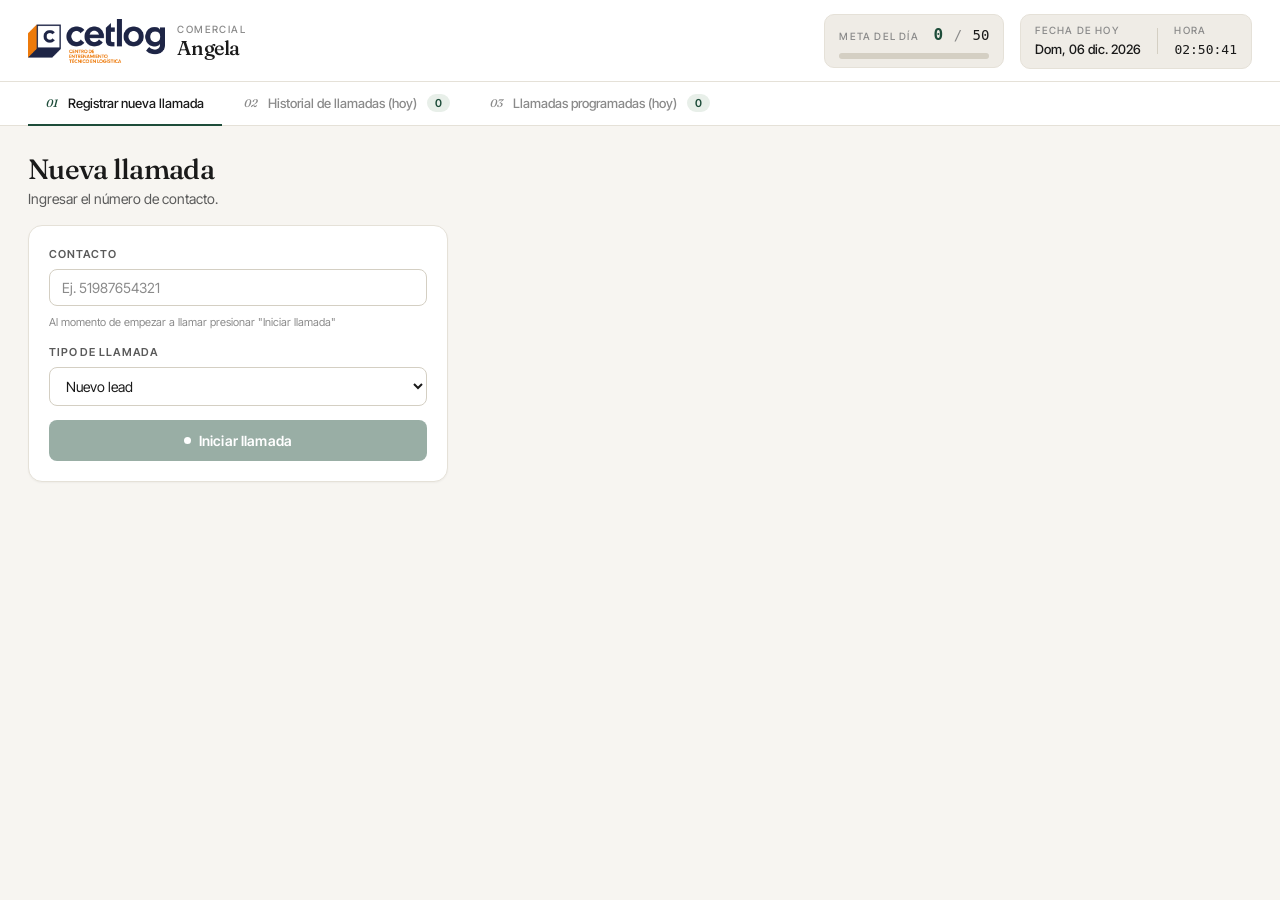
==== angela.html @ e0b57157 "Add files via upload" ====
<!DOCTYPE html>
<html lang="es">
<head>
  <meta charset="UTF-8" />
  <meta name="viewport" content="width=device-width, initial-scale=1.0" />
  <title>Registro Comercial · Angela</title>
  <link rel="preconnect" href="https://fonts.googleapis.com">
  <link rel="preconnect" href="https://fonts.gstatic.com" crossorigin>
  <link href="https://fonts.googleapis.com/css2?family=Fraunces:opsz,wght@9..144,400;9..144,500;9..144,600&family=Inter+Tight:wght@400;500;600;700&display=swap" rel="stylesheet">
  <link rel="stylesheet" href="styles.css" />
</head>
<body>

  <!-- ====== HEADER ====== -->
  <header class="app-header">
    <div class="header-inner">
      <div class="brand">
        <img src="LOGO.png" alt="Logo" class="brand-logo" onerror="this.style.display='none'; this.nextElementSibling.style.display='flex';" />
        <span class="brand-mark" style="display:none;"></span>
        <div class="brand-text">
          <span class="brand-label">Comercial</span>
          <h1 class="brand-name">Angela</h1>
        </div>
      </div>

      <div class="header-right">

        <!-- ==META== -->
        <div class="goal-tracker" id="goalTracker">
          <div class="goal-info">
            <span class="goal-label">Meta del día</span>
            <span class="goal-count">
              <strong id="goalCurrent">0</strong>
              <span class="goal-divider">/</span>
              <span id="goalTotal">50</span>
            </span>
          </div>
          <div class="goal-bar">
            <div class="goal-bar-fill" id="goalBarFill"></div>
          </div>
        </div>

        <div class="datetime">
          <div class="dt-block">
            <span class="dt-label">Fecha de hoy</span>
            <span class="dt-value" id="currentDate">—</span>
          </div>
          <div class="dt-divider"></div>
          <div class="dt-block">
            <span class="dt-label">Hora</span>
            <span class="dt-value mono" id="currentTime">—</span>
          </div>
        </div>
      </div>
    </div>

    <nav class="tabs" role="tablist">
      <button class="tab active" data-tab="register" role="tab">
        <span class="tab-num">01</span>
        <span class="tab-text">Registrar nueva llamada</span>
      </button>
      <button class="tab" data-tab="history" role="tab">
        <span class="tab-num">02</span>
        <span class="tab-text">Historial de llamadas (hoy)</span>
        <span class="tab-badge" id="historyCount">0</span>
      </button>
      <button class="tab" data-tab="reminders" role="tab">
        <span class="tab-num">03</span>
        <span class="tab-text">Llamadas programadas (hoy)</span>
        <span class="tab-badge" id="remindersCount">0</span>
      </button>
    </nav>
  </header>

  <!-- ====== CONTENIDO ====== -->
  <main class="app-main">

  
    <!-- PESTAÑA 1 -->
  
    <section class="tab-panel active" id="panel-register">

      <!-- ===== INICIO ===== -->
      <div class="stage" id="stage-start">
        <div class="stage-header compact">
         
          <h2 class="stage-title">Nueva llamada</h2>
          <p class="stage-sub">Ingresar el número de contacto.</p>
        </div>

        <div class="card start-card">
          <label class="field">
            <span class="field-label">Contacto</span>
            <input
              type="tel"
              id="inputContacto"
              placeholder="Ej. 51987654321"
              autocomplete="off"
              inputmode="numeric"
              maxlength="11"
              pattern="[0-9]{11}"
            />
            <span class="field-hint" id="contactoHint">Al momento de empezar a llamar presionar "Iniciar llamada"</span>
          </label>

          <label class="field">
            <span class="field-label">Tipo de llamada</span>
            <select id="tipoLlamada">
              <option value="Nuevo lead">Nuevo lead</option>
              <option value="Cobranza">Cobranza</option>
              <option value="Invitación a demo">Invitación a demo</option>
            </select>
          </label>

          <button class="btn btn-primary btn-lg" id="btnIniciar" disabled>
            <span class="btn-dot"></span>
            Iniciar llamada
          </button>
        </div>
      </div>

      <!-- ===== ETAPA "PRÓXIMAMENTE" — para Cobranza / Demo ===== -->
      <div class="stage hidden" id="stage-soon">
        <div class="stage-header compact">
          <span class="stage-tag">En construcción</span>
          <h2 class="stage-title" id="soonTitle">Próximamente</h2>
          <p class="stage-sub" id="soonSub">
            El flujo para esta opción aún no está disponible.
          </p>
        </div>

        <div class="card start-card soon-card">
          <div class="soon-icon">🚧</div>
          <p class="soon-text">
            Este tipo de llamada se gestionará en otra herramienta más adelante.
          </p>
          <button class="btn btn-primary btn-lg btn-block" id="btnVolverInicio" type="button">
            ← Volver al inicio
          </button>
        </div>
      </div>

      <!-- ===== ETAPA 2 ===== -->

      <div class="stage hidden" id="stage-calling">
        <div class="stage-header compact">
          <span class="stage-tag pulse" id="stageTag">Esperando respuesta ...</span>
          <h2 class="stage-title">Llamada activa</h2>
          <p class="stage-sub" id="callingSub">Esperando respuesta…</p>
        </div>

        <div class="split-layout">
          <!-- Panel de control de la llamada -->
          <div class="card calling-card">
            <div class="calling-info">
              <div class="info-row">
                <span class="info-label">Contacto</span>
                <span class="info-value mono" id="dispContacto">—</span>
              </div>
              <div class="info-row">
                <span class="info-label">Inicio de la interacción</span>
                <span class="info-value mono" id="dispHoraInicio">—</span>
              </div>
            </div>

            <div class="timer-wrap" id="timerWrap1">
              <span class="timer-label">Duración</span>
              <div class="timer mono" id="timer">00:00</div>
              <div class="timer-status" id="timerStatus">Marcando…</div>
            </div>

            <!-- Botones iniciales -->
            <div class="calling-actions" id="callingActions1">
              <button class="btn btn-success" id="btnRespondio">
                <span class="btn-icon">✓</span>
                Respondió
              </button>
              <button class="btn btn-ghost" id="btnNoContesto">
                Interacción perdida
              </button>
            </div>

            <!-- Botón "Finalizó la interacción" -->
            <div class="calling-actions hidden" id="callingActions2">
              <button class="btn btn-danger btn-block" id="btnTerminar">
                Finalizó la conversación
              </button>
            </div>

            <!-- Bloque de cierre cuando SÍ contestó -->
            <div class="closing-block hidden" id="closingBlockYes">
              <div class="section-divider"><span>Motivo de finalización</span></div>
              <div class="chip-group" id="motivoYesGroup">
                <button type="button" class="chip" data-value="Colgó">Colgó</button>
                <button type="button" class="chip" data-value="Interacción finalizada">Interacción finalizada</button>
              </div>
              <button class="btn btn-primary btn-block mt-md" id="btnGuardarYes">
                <span class="btn-icon">+</span>
                Agregar nueva información
              </button>
              <button class="btn btn-ghost btn-block mt-sm" id="btnCancelarYes">Cancelar</button>
            </div>

            <!-- Bloque de cierre cuando NO contestó -->
            <div class="closing-block hidden" id="closingBlockNo">
              <div class="section-divider"><span>Motivo de finalización</span></div>
              <div class="chip-group" id="motivoNoGroup">
                <button type="button" class="chip" data-value="Colgó">Colgó</button>
                <button type="button" class="chip" data-value="No contestó">No contestó</button>
              </div>
            </div>
          </div>

          <!-- Formulario en vivo -->
          <div class="card form-card live-form" id="liveForm">
            <div class="live-form-header">
              <h3 class="live-form-title">Información del contacto</h3>
              <p class="live-form-sub">Llena estos campos mientras la conversación está activa.</p>
            </div>

            <!-- FILA 1: Interés + Calidad de lead -->
            <div class="form-row">
              <div class="field">
                <span class="field-label">¿Muestra interés en el programa?</span>
                <div class="chip-group" id="interesGroup">
                  <button type="button" class="chip chip-yes" data-value="Sí">Sí</button>
                  <button type="button" class="chip chip-no" data-value="No">No</button>
                </div>
              </div>
              <div class="field">
                <span class="field-label">Calidad de lead</span>
                <div class="chip-group temp-group" id="calidadGroup">
                  <button type="button" class="chip chip-cold" data-value="Frío">❄ Frío</button>
                  <button type="button" class="chip chip-warm" data-value="Tibio">◐ Tibio</button>
                  <button type="button" class="chip chip-hot" data-value="Caliente">🔥 Caliente</button>
                </div>
              </div>
            </div>

            <div class="section-divider"><span>Segmentación de lead</span></div>

            <div class="form-row">
              <label class="field">
                <span class="field-label">Programa de interés</span>
                <select id="programa">
                  <option value="">Seleccionar…</option>
                  <option>GAC I</option>
                  <option>GAC II</option>
                  <option>GTD</option>
                  <option>ACE</option>
                  <option>CGI</option>
                  <option>GEIMP</option>
                  <option>CIRCUITO</option>
                  <option>LAB SUPPLY</option>
                  <option>DEMO COMEX</option>
                  <option>OCI</option>
                  <option>GOL</option>
                  <option>LEAN LOGISTIC</option>
                  <option>TCI</option>
                  <option>PGA</option>
                  <option>COMPRAS</option>
                  <option>SDA</option>
                </select>
              </label>

              <label class="field">
                <span class="field-label">Carrera</span>
                <select id="carrera">
                  <option value="">Seleccionar…</option>
                  <option>Administración</option>
                  <option>Negocios Internacionales</option>
                  <option>Ingeniería Industrial</option>
                  <option>Administración Logística</option>
                  <option>Administración Industrial</option>
                  <option>Otra carrera afín</option>
                  <option>No tiene carrera</option>
                  <option>No segmento carrera</option>
                </select>
              </label>
            </div>

            <div class="form-row">
              <div class="field">
                <span class="field-label">¿Es de Provincia?</span>
                <div class="chip-group" id="provinciaGroup">
                  <button type="button" class="chip chip-yes" data-value="Sí">Sí</button>
                  <button type="button" class="chip chip-no" data-value="No">No</button>
                </div>
              </div>
              <div class="field">
                <span class="field-label">¿Es del Segmento de edad? </span>
                <div class="chip-group" id="edadGroup">
                  <button type="button" class="chip chip-yes" data-value="Sí">Sí</button>
                  <button type="button" class="chip chip-no" data-value="No">No</button>
                </div>
              </div>
            </div>

            <div class="section-divider"><span>Seguimiento posterior</span></div>

            <div class="form-row">
              <label class="field field-toggle">
                <span class="field-label">¿Llamar luego? -> Generación de recordatorio</span>
                <label class="switch">
                  <input type="checkbox" id="llamarLuego" />
                  <span class="slider"></span>
                </label>
              </label>
            </div>

            <div class="datetime-row" id="proxContactoWrap">
              <label class="field">
                <span class="field-label">Fecha tentativa</span>
                <input type="date" id="proxContactoYes" />
              </label>
              <div class="field">
                <span class="field-label">Hora tentativa</span>
                <div class="time-picker">
                  <select id="proxHoraYesH" class="time-h">
                    <option value="">HORA</option>
                    <option>1</option><option>2</option><option>3</option>
                    <option>4</option><option>5</option><option>6</option>
                    <option>7</option><option>8</option><option>9</option>
                    <option>10</option><option>11</option><option>12</option>
                  </select>
                  <select id="proxHoraYesM" class="time-m">
                    <option value="00">:00</option>
                    <option value="15">:15</option>
                    <option value="30">:30</option>
                    <option value="45">:45</option>
                  </select>
                  <select id="proxHoraYesAP" class="time-ap">
                    <option>a.m.</option>
                    <option selected>p.m.</option>
                  </select>
                </div>
              </div>
            </div>

            <label class="field" id="razonLlamadaWrap">
              <span class="field-label" id="razonLlamadaLabel">
                Razón
                <span class="req-mark" id="razonReqMark">*</span>
              </span>
              <select id="razonNuevaLlamada">
                <option value="">Seleccionar…</option>
              </select>
            </label>

            <label class="field hidden" id="razonOtrosWrap">
              <span class="field-label">Especificar razón</span>
              <input type="text" id="razonNuevaLlamadaOtros" placeholder="Escribe la razón…" />
            </label>

            <label class="field" id="nombreRefWrap">
              <span class="field-label">Nombre de referencia</span>
              <input type="text" id="nombreRef" placeholder="Ej. Juan Pérez, Juanita Perez ..." />
            </label>

            <div class="section-divider"><span>Si no muestra interés </span></div>

            <label class="field">
              <span class="field-label">Motivo</span>
              <select id="motivoNoInteres">
                <option value="">Seleccionar…</option>
                <option value="Por la ubicación (es de provincia)">Ubicación (provincia)</option>
                <option value="Por el costo del programa (está muy caro)">Costo del programa (muy caro)</option>
                <option value="Por la falta de tiempo (los horarios no le cuadran)">Falta de tiempo (horarios no cuadran)</option>
                <option value="Porque consiguió trabajo">Consiguió trabajo</option>
                <option value="Otros">Otros</option>
              </select>
            </label>

            <label class="field hidden" id="motivoOtrosWrap">
              <span class="field-label">Especificar otro motivo</span>
              <input type="text" id="motivoNoInteresOtros" placeholder="Escribe el motivo…" />
            </label>

            <div class="section-divider"><span>Resultado de la llamada</span></div>

            <label class="field">
              <span class="field-label">Venta cerrada</span>
              <div class="chip-group" id="ventaCerradaGroup" data-name="ventaCerrada">
                <button type="button" class="chip" data-value="Sí">Sí</button>
                <button type="button" class="chip" data-value="No">No</button>
                <button type="button" class="chip" data-value="Casi">Casi</button>
              </div>
            </label>

            <div class="section-divider"><span>Observaciones</span></div>

            <label class="field">
              <span class="field-label">Observación</span>
              <textarea id="Nota" rows="3" placeholder="Notas adicionales de la llamada…"></textarea>
            </label>
          </div>

          <!-- Columna derecha alternativa: cuando NO contestó -->

          <div class="card form-card no-answer-panel hidden" id="noAnswerPanel">
            <div class="live-form-header">
              <h3 class="live-form-title">Seguimiento posterior</h3>
              <p class="live-form-sub">Define cuándo volver a contactar.</p>
            </div>

            <label class="field field-toggle">
              <span class="field-label">¿Volver a llamar? -> Generación de recordatorio</span>
              <label class="switch">
                <input type="checkbox" id="volverLlamar" checked />
                <span class="slider"></span>
              </label>
            </label>

            <div id="volverLlamarFields">
              <label class="field">
                <span class="field-label">Fecha próximo contacto</span>
                <input type="date" id="proxContactoNo" />
              </label>

              <label class="field">
                <span class="field-label">Hora tentativa</span>
                <div class="time-picker">
                  <select id="proxHoraNoH" class="time-h">
                    <option value="">HORA</option>
                    <option>1</option><option>2</option><option>3</option>
                    <option>4</option><option>5</option><option>6</option>
                    <option>7</option><option>8</option><option>9</option>
                    <option>10</option><option>11</option><option>12</option>
                  </select>
                  <select id="proxHoraNoM" class="time-m">
                    <option value="00">:00</option>
                    <option value="15">:15</option>
                    <option value="30">:30</option>
                    <option value="45">:45</option>
                  </select>
                  <select id="proxHoraNoAP" class="time-ap">
                    <option>a.m.</option>
                    <option selected>p.m.</option>
                  </select>
                </div>
              </label>
            </div>

            <label class="field" id="razonLlamadaWrapNo">
              <span class="field-label" id="razonLlamadaLabelNo">
                Razón
                <span class="req-mark" id="razonReqMarkNo">*</span>
              </span>
              <select id="razonNuevaLlamadaNo">
                <option value="">Seleccionar…</option>
              </select>
            </label>

            <label class="field hidden" id="razonOtrosWrapNo">
              <span class="field-label">Especificar razón</span>
              <input type="text" id="razonNuevaLlamadaOtrosNo" placeholder="Escribe la razón…" />
            </label>

            <div class="no-answer-actions">
              <button class="btn btn-primary btn-block" id="btnGuardarNo">
                <span class="btn-icon">+</span>
                Agregar nueva información
              </button>
              <button class="btn btn-ghost btn-block mt-sm" id="btnCancelarNo">Cancelar</button>
            </div>
          </div>
        </div>
      </div>

    </section>

    <!-- =============================================== -->
    <!-- PESTAÑA 2: HISTORIAL                             -->
    <!-- =============================================== -->
    <section class="tab-panel" id="panel-history">
      <div class="stage-header">
        <span class="stage-tag">Registros actualizados</span>
        <h2 class="stage-title">Historial diario de llamadas</h2>
        <p class="stage-sub" id="historySub">Aún no hay llamadas registradas.</p>
      </div>

      <div class="table-wrap">
        <table class="data-table">
          <thead>
            <tr>
              <th>Número</th>
              <th>Inicio</th>
              <th>Duración</th>
	      <th>Fin</th>
              <th>Contestó</th>
              <th>Interés</th>
              <th>Calidad</th>
              <th>Seguimiento posterior</th>
              <th>Nota</th>
            </tr>
          </thead>
          <tbody id="historyBody"></tbody>

        </table>

        <div class="empty-state hidden" id="emptyState">
          <div class="empty-icon">⌗</div>
          <p>Sin registros todavía</p>
          <span>Las llamadas diarias aparecerán registradas aquí.</span>
        </div>
      </div>
    </section>

    <!-- =============================================== -->
    <!-- PESTAÑA 3: LLAMADAS PROGRAMADAS PARA HOY         -->
    <!-- =============================================== -->
    <section class="tab-panel" id="panel-reminders">
      <div class="stage-header">
        <span class="stage-tag">Recordatorios del día</span>
        <h2 class="stage-title">Llamadas programadas para hoy</h2>
        <p class="stage-sub" id="remindersSub">Cargando…</p>
      </div>

      <div style="margin-bottom:14px;">
        <button class="btn btn-secondary" id="btnRecargarProgramadas" type="button">
          ↻ Actualizar lista
        </button>
      </div>

      <div class="table-wrap">
        <table class="data-table">
          <thead>
            <tr>
              <th>Número</th>
              <th>Nombre de referencia</th>
              <th>Hora tentativa</th>
              <th>Razón</th>
              <th>Situación</th>
              <th>Estado</th>
              <th>Acción</th>
            </tr>
          </thead>
          <tbody id="remindersBody"></tbody>
        </table>

        <div class="empty-state hidden" id="remindersEmpty">
          <div class="empty-icon">☎</div>
          <p>No hay llamadas programadas para hoy</p>
          <span>Las llamadas programadas para hoy aparecerán aquí.</span>
        </div>
      </div>
    </section>

  </main>

  <!-- Toast -->
  <div class="toast" id="toast"></div>

  <script src="script_angela.js"></script>
</body>
</html>
---- styles.css ----
/* =========================================================
   REGISTRO COMERCIAL · NATALIA  ·  v2
   ========================================================= */

:root {
  --bg: #f7f5f1;
  --bg-elevated: #ffffff;
  --bg-soft: #efece6;
  --ink: #1a1a1a;
  --ink-soft: #5a5a5a;
  --ink-muted: #8a8a8a;
  --line: #e5e1d8;
  --line-strong: #d4cfc3;

  --accent: #1e4d3a;
  --accent-hover: #163a2c;
  --accent-soft: #e8efe9;

  --success: #2d7a4f;
  --danger: #b54534;
  --warning: #c08a2e;

  --cold: #4a7da3;
  --warm: #c08a2e;
  --hot: #b54534;

  --font-display: 'Fraunces', 'Times New Roman', serif;
  --font-body: 'Inter Tight', -apple-system, BlinkMacSystemFont, sans-serif;
  --font-mono: 'SF Mono', 'Menlo', 'Consolas', monospace;

  --shadow-sm: 0 1px 2px rgba(20, 20, 20, 0.04);
  --shadow-md: 0 4px 16px rgba(20, 20, 20, 0.06);
  --shadow-lg: 0 12px 40px rgba(20, 20, 20, 0.08);
  --radius: 10px;
  --radius-lg: 14px;
}

* { box-sizing: border-box; margin: 0; padding: 0; }

html, body {
  background: var(--bg);
  color: var(--ink);
  font-family: var(--font-body);
  font-size: 14px;
  line-height: 1.5;
  -webkit-font-smoothing: antialiased;
  min-height: 100vh;
}

button { font-family: inherit; cursor: pointer; border: none; background: none; }
input, select, textarea { font-family: inherit; font-size: 14px; color: inherit; }
.mono { font-family: var(--font-mono); font-feature-settings: "tnum"; }
.hidden { display: none !important; }

.mt-sm { margin-top: 8px; }
.mt-md { margin-top: 14px; }

/* =========================================================
   HEADER FIJO
   ========================================================= */
.app-header {
  position: sticky;
  top: 0;
  z-index: 50;
  background: var(--bg-elevated);
  border-bottom: 1px solid var(--line);
  backdrop-filter: blur(12px);
}

.header-inner {
  max-width: 1280px;
  margin: 0 auto;
  padding: 14px 28px 12px;
  display: flex;
  align-items: center;
  justify-content: space-between;
  gap: 24px;
}

.brand {
  display: flex;
  align-items: center;
  gap: 12px;
  flex-shrink: 0;
}

.brand-logo {
  height: 44px;
  width: auto;
  max-width: 140px;
  object-fit: contain;
  display: block;
}

.brand-mark {
  width: 38px;
  height: 38px;
  border-radius: 50%;
  background: var(--accent);
  position: relative;
  flex-shrink: 0;
  align-items: center;
  justify-content: center;
}
.brand-mark::after {
  content: "N";
  font-family: var(--font-display);
  color: #fff;
  font-size: 18px;
  font-weight: 500;
}

.brand-text { display: flex; flex-direction: column; line-height: 1; }
.brand-label {
  font-size: 10px;
  text-transform: uppercase;
  letter-spacing: 0.14em;
  color: var(--ink-muted);
  margin-bottom: 4px;
  font-weight: 500;
}
.brand-name {
  font-family: var(--font-display);
  font-size: 20px;
  font-weight: 500;
  letter-spacing: -0.02em;
}

.header-right {
  display: flex;
  align-items: center;
  gap: 16px;
}

/* === Goal tracker === */
.goal-tracker {
  display: flex;
  flex-direction: column;
  gap: 6px;
  min-width: 180px;
  padding: 8px 14px;
  background: var(--bg-soft);
  border: 1px solid var(--line);
  border-radius: var(--radius);
}

.goal-info {
  display: flex;
  align-items: baseline;
  justify-content: space-between;
  gap: 12px;
}
.goal-label {
  font-size: 10px;
  text-transform: uppercase;
  letter-spacing: 0.12em;
  color: var(--ink-muted);
  font-weight: 500;
}
.goal-count {
  font-size: 14px;
  font-weight: 500;
  color: var(--ink);
  font-family: var(--font-mono);
  font-feature-settings: "tnum";
}
.goal-count strong {
  font-size: 16px;
  color: var(--accent);
  font-weight: 600;
}
.goal-divider { color: var(--ink-muted); margin: 0 2px; }

.goal-bar {
  height: 6px;
  background: var(--line-strong);
  border-radius: 999px;
  overflow: hidden;
  position: relative;
}
.goal-bar-fill {
  height: 100%;
  background: linear-gradient(90deg, var(--accent) 0%, #2d7a4f 100%);
  width: 0%;
  border-radius: 999px;
  transition: width 0.5s cubic-bezier(0.34, 1.56, 0.64, 1);
}
.goal-tracker.complete .goal-bar-fill {
  background: linear-gradient(90deg, var(--success) 0%, #4caa78 100%);
}
.goal-tracker.complete .goal-count strong {
  color: var(--success);
}

/* === Datetime === */
.datetime {
  display: flex;
  align-items: center;
  gap: 16px;
  background: var(--bg-soft);
  padding: 8px 14px;
  border-radius: var(--radius);
  border: 1px solid var(--line);
}
.dt-block { display: flex; flex-direction: column; gap: 2px; }
.dt-label {
  font-size: 10px;
  text-transform: uppercase;
  letter-spacing: 0.12em;
  color: var(--ink-muted);
  font-weight: 500;
}
.dt-value {
  font-size: 13px;
  font-weight: 500;
  color: var(--ink);
}
.dt-divider {
  width: 1px;
  height: 26px;
  background: var(--line-strong);
}

/* Tabs */
.tabs {
  max-width: 1280px;
  margin: 0 auto;
  padding: 0 28px;
  display: flex;
  gap: 4px;
  border-top: 1px solid var(--line);
}

.tab {
  display: flex;
  align-items: center;
  gap: 10px;
  padding: 12px 18px;
  font-size: 13px;
  font-weight: 500;
  color: var(--ink-muted);
  border-bottom: 2px solid transparent;
  margin-bottom: -1px;
  transition: color 0.2s ease, border-color 0.2s ease;
}
.tab:hover { color: var(--ink-soft); }
.tab.active { color: var(--ink); border-bottom-color: var(--accent); }

.tab-num {
  font-family: var(--font-display);
  font-size: 11px;
  font-style: italic;
  color: var(--ink-muted);
}
.tab.active .tab-num { color: var(--accent); }

.tab-badge {
  background: var(--accent-soft);
  color: var(--accent);
  font-size: 11px;
  font-weight: 600;
  padding: 2px 8px;
  border-radius: 10px;
  min-width: 20px;
  text-align: center;
}

/* =========================================================
   MAIN
   ========================================================= */
.app-main {
  max-width: 1280px;
  margin: 0 auto;
  padding: 28px 28px 60px;
}

.tab-panel { display: none; animation: fadeIn 0.25s ease; }
.tab-panel.active { display: block; }

@keyframes fadeIn {
  from { opacity: 0; transform: translateY(4px); }
  to { opacity: 1; transform: translateY(0); }
}

/* =========================================================
   STAGE HEADER
   ========================================================= */
.stage { animation: fadeIn 0.3s ease; }

.stage-header { margin-bottom: 20px; max-width: 700px; }
.stage-header.compact { margin-bottom: 16px; }

.stage-tag {
  display: inline-block;
  font-size: 10px;
  font-weight: 600;
  text-transform: uppercase;
  letter-spacing: 0.14em;
  color: var(--accent);
  background: var(--accent-soft);
  padding: 3px 9px;
  border-radius: 4px;
  margin-bottom: 10px;
}
.stage-tag.pulse { background: #fff4e0; color: var(--warning); }
.stage-tag.pulse::before { content: "● "; animation: pulse 1.4s ease infinite; }
.stage-tag.live { background: #fde8e6; color: var(--danger); }
.stage-tag.live::before { content: "● "; }

@keyframes pulse {
  0%, 100% { opacity: 1; }
  50% { opacity: 0.3; }
}

.stage-header.compact .stage-title {
  font-family: var(--font-display);
  font-size: 28px;
  font-weight: 500;
  letter-spacing: -0.025em;
  line-height: 1.1;
  margin-bottom: 4px;
}

.stage-title {
  font-family: var(--font-display);
  font-size: 32px;
  font-weight: 500;
  letter-spacing: -0.025em;
  line-height: 1.1;
  margin-bottom: 6px;
}

.stage-sub { color: var(--ink-soft); font-size: 14px; }

/* =========================================================
   CARDS
   ========================================================= */
.card {
  background: var(--bg-elevated);
  border: 1px solid var(--line);
  border-radius: var(--radius-lg);
  padding: 22px;
  box-shadow: var(--shadow-sm);
}

/* === Start (paso 1) === reducido 25% === */
.start-card {
  max-width: 420px;
  display: flex;
  flex-direction: column;
  gap: 14px;
  padding: 20px;
}

/* === Split layout (llamada en curso + formulario en vivo) === */
.split-layout {
  display: grid;
  grid-template-columns: 380px 1fr;
  gap: 20px;
  align-items: start;
}

.split-layout.single-col {
  grid-template-columns: minmax(380px, 560px);
  justify-content: start;
}

.split-layout.single-col .calling-card {
  position: static;
}

.calling-card {
  display: flex;
  flex-direction: column;
  gap: 18px;
  position: sticky;
  top: 160px;
}

.calling-info {
  display: grid;
  grid-template-columns: 1fr 1fr;
  gap: 12px;
  padding-bottom: 14px;
  border-bottom: 1px dashed var(--line-strong);
}
.info-row { display: flex; flex-direction: column; gap: 3px; }
.info-label {
  font-size: 10px;
  text-transform: uppercase;
  letter-spacing: 0.12em;
  color: var(--ink-muted);
  font-weight: 500;
}
.info-value { font-size: 15px; font-weight: 500; color: var(--ink); }

/* === Timer reducido === */
.timer-wrap {
  text-align: center;
  padding: 12px 0;
}
.timer-label {
  font-size: 10px;
  text-transform: uppercase;
  letter-spacing: 0.14em;
  color: var(--ink-muted);
  font-weight: 500;
  display: block;
  margin-bottom: 4px;
}
.timer {
  font-size: 44px;
  font-weight: 400;
  letter-spacing: -0.02em;
  color: var(--ink);
  line-height: 1;
  font-feature-settings: "tnum";
}
.timer-status {
  font-size: 11px;
  color: var(--ink-muted);
  margin-top: 6px;
  text-transform: uppercase;
  letter-spacing: 0.1em;
}
.timer-wrap.active .timer { color: var(--success); }
.timer-wrap.ended .timer { color: var(--ink-muted); }

.calling-actions {
  display: flex;
  gap: 8px;
  flex-wrap: wrap;
}
.calling-actions .btn { flex: 1; min-width: 140px; }

.btn-block { width: 100%; flex: none !important; }

/* === Closing block (motivos dentro del panel izq) === */
.closing-block {
  display: flex;
  flex-direction: column;
  gap: 10px;
  padding-top: 14px;
  border-top: 1px solid var(--line);
  animation: fadeIn 0.3s ease;
}

.mini-form {
  display: flex;
  flex-direction: column;
  gap: 10px;
  margin-top: 8px;
}

/* === Time picker (hora + minutos + AM/PM) === */
.time-picker {
  display: grid;
  grid-template-columns: 1fr 1fr 1fr;
  gap: 6px;
}
.time-picker select {
  width: 100%;
  background: var(--bg-elevated);
  border: 1px solid var(--line-strong);
  border-radius: 8px;
  padding: 9px 8px;
  color: var(--ink);
  font-family: var(--font-mono);
  font-size: 13px;
  text-align: center;
  text-align-last: center;
  cursor: pointer;
  transition: border-color 0.15s ease, box-shadow 0.15s ease;
}
.time-picker select:focus {
  outline: none;
  border-color: var(--accent);
  box-shadow: 0 0 0 3px var(--accent-soft);
}
.time-picker .time-ap {
  font-family: var(--font-body);
  font-weight: 600;
  font-size: 12px;
}

/* === Panel "no contestó" (columna derecha alternativa) === */
.no-answer-panel {
  display: flex;
  flex-direction: column;
  gap: 14px;
  align-self: start;
}
.no-answer-panel #volverLlamarFields {
  display: flex;
  flex-direction: column;
  gap: 12px;
  transition: opacity 0.2s ease;
}
.no-answer-panel #volverLlamarFields.disabled {
  opacity: 0.4;
  pointer-events: none;
}
.no-answer-actions {
  display: flex;
  flex-direction: column;
  gap: 6px;
  margin-top: 6px;
  padding-top: 14px;
  border-top: 1px solid var(--line);
}

/* === Datetime row === */
.datetime-row {
  display: grid;
  grid-template-columns: 1fr 1fr;
  gap: 10px;
}

/* =========================================================
   FORMULARIO EN VIVO (columna derecha)
   ========================================================= */
.form-card.live-form {
  display: flex;
  flex-direction: column;
  gap: 14px;
  padding: 22px;
}

.live-form-header {
  padding-bottom: 12px;
  border-bottom: 1px solid var(--line);
}
.live-form-title {
  font-family: var(--font-display);
  font-size: 20px;
  font-weight: 500;
  letter-spacing: -0.02em;
  margin-bottom: 4px;
}
.live-form-sub {
  font-size: 13px;
  color: var(--ink-soft);
}

.form-row {
  display: grid;
  grid-template-columns: 1fr 1fr;
  gap: 14px;
  align-items: start;
}

.section-divider {
  display: flex;
  align-items: center;
  gap: 10px;
  font-size: 11px;
  text-transform: uppercase;
  letter-spacing: 0.14em;
  color: var(--ink-muted);
  font-weight: 600;
  margin: 4px 0 -2px;
}
.section-divider::after {
  content: "";
  flex: 1;
  height: 1px;
  background: var(--line);
}

/* =========================================================
   FIELDS
   ========================================================= */
.field {
  display: flex;
  flex-direction: column;
  gap: 6px;
}

.field-label {
  font-size: 11px;
  font-weight: 600;
  text-transform: uppercase;
  letter-spacing: 0.08em;
  color: var(--ink-soft);
}
.field-label.required::after { content: " *"; color: var(--danger); }

.field-hint {
  font-size: 11px;
  color: var(--ink-muted);
  margin-top: 2px;
}
.field-hint.error { color: var(--danger); }

.field input[type="text"],
.field input[type="tel"],
.field input[type="date"],
.field input[type="time"],
.field select,
.field textarea {
  width: 100%;
  background: var(--bg-elevated);
  border: 1px solid var(--line-strong);
  border-radius: 8px;
  padding: 9px 12px;
  color: var(--ink);
  transition: border-color 0.15s ease, box-shadow 0.15s ease;
  resize: vertical;
}

.field input:focus,
.field select:focus,
.field textarea:focus {
  outline: none;
  border-color: var(--accent);
  box-shadow: 0 0 0 3px var(--accent-soft);
}

.field input.invalid {
  border-color: var(--danger);
}

.field input::placeholder, .field textarea::placeholder {
  color: var(--ink-muted);
}

.field-toggle {
  flex-direction: row;
  align-items: center;
  justify-content: space-between;
  gap: 12px;
  background: var(--bg-soft);
  border: 1px solid var(--line);
  padding: 9px 12px;
  border-radius: 8px;
}

/* Switch */
.switch {
  position: relative;
  display: inline-block;
  width: 38px;
  height: 22px;
  flex-shrink: 0;
}
.switch input { opacity: 0; width: 0; height: 0; }
.slider {
  position: absolute;
  inset: 0;
  background: var(--line-strong);
  border-radius: 24px;
  transition: 0.2s;
}
.slider::before {
  content: "";
  position: absolute;
  width: 16px; height: 16px;
  left: 3px; top: 3px;
  background: #fff;
  border-radius: 50%;
  transition: 0.2s;
  box-shadow: var(--shadow-sm);
}
.switch input:checked + .slider { background: var(--accent); }
.switch input:checked + .slider::before { transform: translateX(16px); }

/* Chips */
.chip-group {
  display: flex;
  gap: 6px;
  flex-wrap: wrap;
}
.chip {
  padding: 8px 14px;
  border: 1px solid var(--line-strong);
  border-radius: 999px;
  background: var(--bg-elevated);
  font-size: 13px;
  font-weight: 500;
  color: var(--ink-soft);
  transition: all 0.15s ease;
}
.chip:hover {
  border-color: var(--ink-soft);
  color: var(--ink);
}
.chip.selected {
  background: var(--accent);
  border-color: var(--accent);
  color: #fff;
}

.chip-yes.selected { background: var(--success); border-color: var(--success); }
.chip-no.selected  { background: var(--danger);  border-color: var(--danger);  }

.temp-group .chip-cold.selected { background: var(--cold); border-color: var(--cold); }
.temp-group .chip-warm.selected { background: var(--warm); border-color: var(--warm); }
.temp-group .chip-hot.selected  { background: var(--hot);  border-color: var(--hot);  }

/* =========================================================
   BUTTONS
   ========================================================= */
.btn {
  display: inline-flex;
  align-items: center;
  justify-content: center;
  gap: 8px;
  padding: 10px 18px;
  border-radius: 8px;
  font-size: 13px;
  font-weight: 600;
  letter-spacing: 0.01em;
  transition: all 0.15s ease;
  white-space: nowrap;
}
.btn:active { transform: translateY(1px); }
.btn:disabled {
  opacity: 0.45;
  cursor: not-allowed;
}
.btn:disabled:active { transform: none; }

.btn-lg { padding: 12px 22px; font-size: 14px; }

.btn-primary { background: var(--accent); color: #fff; }
.btn-primary:not(:disabled):hover { background: var(--accent-hover); }

.btn-secondary {
  background: var(--bg-elevated);
  color: var(--accent);
  border: 1px solid var(--line);
}
.btn-secondary:not(:disabled):hover {
  border-color: var(--accent);
  background: var(--accent-soft);
}

.btn-success { background: var(--success); color: #fff; }
.btn-success:hover { background: #245f3e; }

.btn-danger { background: var(--danger); color: #fff; }
.btn-danger:hover { background: #963829; }

.btn-ghost {
  background: var(--bg-elevated);
  color: var(--ink-soft);
  border: 1px solid var(--line-strong);
}
.btn-ghost:hover {
  border-color: var(--ink-soft);
  color: var(--ink);
}

.btn-icon {
  display: inline-flex;
  align-items: center;
  justify-content: center;
  width: 16px; height: 16px;
  font-weight: 700;
}

.btn-dot {
  width: 7px; height: 7px;
  border-radius: 50%;
  background: #fff;
  animation: pulse 1.6s ease infinite;
}

/* =========================================================
   HISTORIAL — TABLA
   ========================================================= */
.table-wrap {
  background: var(--bg-elevated);
  border: 1px solid var(--line);
  border-radius: var(--radius-lg);
  overflow: hidden;
  box-shadow: var(--shadow-sm);
}

.data-table {
  width: 100%;
  border-collapse: collapse;
  font-size: 13px;
}

.data-table thead {
  background: var(--bg-soft);
  border-bottom: 1px solid var(--line);
}
.data-table th {
  padding: 12px 14px;
  text-align: left;
  font-size: 10px;
  text-transform: uppercase;
  letter-spacing: 0.1em;
  color: var(--ink-muted);
  font-weight: 600;
  white-space: nowrap;
}

.data-table td {
  padding: 12px 14px;
  border-bottom: 1px solid var(--line);
  vertical-align: middle;
}

.data-table tbody tr:last-child td { border-bottom: none; }
.data-table tbody tr { transition: background 0.15s ease; }
.data-table tbody tr:hover { background: var(--bg-soft); }

.data-table .obs-cell {
  max-width: 220px;
  overflow: hidden;
  text-overflow: ellipsis;
  white-space: nowrap;
  color: var(--ink-soft);
}

.badge {
  display: inline-flex;
  align-items: center;
  gap: 4px;
  padding: 3px 10px;
  border-radius: 999px;
  font-size: 11px;
  font-weight: 600;
}
.badge-yes { background: #e7f3ec; color: var(--success); }
.badge-no  { background: #f5e8e6; color: var(--danger); }
.badge-cold { background: #e3edf5; color: var(--cold); }
.badge-warm { background: #f7ecd5; color: var(--warm); }
.badge-hot  { background: #f5e0dc; color: var(--hot);  }

.empty-state {
  padding: 70px 20px;
  text-align: center;
  color: var(--ink-muted);
}
.empty-icon {
  font-size: 44px;
  font-family: var(--font-display);
  color: var(--line-strong);
  margin-bottom: 10px;
}
.empty-state p {
  font-size: 17px;
  font-weight: 500;
  color: var(--ink-soft);
  margin-bottom: 4px;
}
.empty-state span { font-size: 13px; }

/* =========================================================
   TOAST
   ========================================================= */
.toast {
  position: fixed;
  bottom: 28px;
  right: 28px;
  background: var(--ink);
  color: #fff;
  padding: 11px 18px;
  border-radius: 8px;
  font-size: 13px;
  font-weight: 500;
  box-shadow: var(--shadow-lg);
  z-index: 100;
  opacity: 0;
  transform: translateY(20px);
  transition: opacity 0.25s, transform 0.25s;
  pointer-events: none;
}
.toast.show {
  opacity: 1;
  transform: translateY(0);
}
.toast::before {
  content: "✓ ";
  color: #6cd09a;
  font-weight: 700;
  margin-right: 4px;
}
.toast.error::before {
  content: "⚠ ";
  color: #f5b899;
}

/* =========================================================
   RESPONSIVE
   ========================================================= */
@media (max-width: 1100px) {
  .split-layout {
    grid-template-columns: 1fr;
  }
  .calling-card {
    position: static;
  }
}

@media (max-width: 768px) {
  .header-inner {
    padding: 12px 16px 10px;
    gap: 12px;
    flex-wrap: wrap;
  }
  .header-right { width: 100%; flex-wrap: wrap; gap: 10px; }
  .goal-tracker { flex: 1; min-width: 160px; }
  .datetime { flex: 1; padding: 6px 10px; gap: 10px; }
  .dt-value { font-size: 12px; }

  .tabs { padding: 0 16px; overflow-x: auto; }
  .tab { padding: 11px 12px; font-size: 12px; }
  .app-main { padding: 20px 16px 50px; }

  .stage-title { font-size: 24px; }
  .stage-header.compact .stage-title { font-size: 22px; }
  .card { padding: 18px; border-radius: 10px; }

  .start-card { padding: 18px; }

  .form-row { grid-template-columns: 1fr; }
  .calling-info { grid-template-columns: 1fr; gap: 8px; }
  .timer { font-size: 36px; }

  .calling-actions { flex-direction: column; }
  .calling-actions .btn { width: 100%; }

  .data-table { font-size: 12px; }
  .data-table th, .data-table td { padding: 9px 10px; }
  .table-wrap { overflow-x: auto; }

  .toast { left: 16px; right: 16px; bottom: 16px; }

  .brand-logo { height: 36px; }
  .brand-name { font-size: 18px; }
}

/* =========================================================
   CAMPO "OTROS" DEL MOTIVO DE NO INTERÉS
   ========================================================= */
#motivoOtrosWrap {
  animation: fadeSlide .22s ease;
}
@keyframes fadeSlide {
  from { opacity: 0; transform: translateY(-4px); }
  to   { opacity: 1; transform: translateY(0); }
}

/* =========================================================
   ESTADOS DE LLAMADAS PROGRAMADAS (pestaña 03)
   ========================================================= */
.estado {
  display: inline-block;
  padding: 4px 10px;
  border-radius: 999px;
  font-size: 12px;
  font-weight: 600;
  letter-spacing: .02em;
  white-space: nowrap;
}
.estado-por-llamar {
  background: #FFF8E1;
  color: #8a6500;
  border: 1px solid #F2D27A;
}
.estado-llamando {
  background: #E8F0FE;
  color: #1A73E8;
  border: 1px solid #A6C5F7;
  animation: pulseSoft 1.6s ease-in-out infinite;
}
.estado-llamado {
  background: #E6F4EA;
  color: #1B7A3E;
  border: 1px solid #9DD3B0;
}
.row-llamado td {
  color: #6b7280;
}
.row-llamado .mono,
.row-llamado strong { color: #6b7280; }
.row-por-llamar td { background: #FFFCEF; }
.row-llamando td { background: #F4F8FE; }

#razonOtrosWrap,
#razonLlamadaWrap,
#razonLlamadaDivider {
  animation: fadeSlide .22s ease;
}

@keyframes pulseSoft {
  0%, 100% { opacity: 1; }
  50%      { opacity: .55; }
}

.muted { color: #9ca3af; }

/* Marcador de obligatorio (asterisco rojo) */
.req-mark {
  color: #D93025;
  font-weight: bold;
  margin-left: 4px;
}

/* Pulso de error al intentar guardar sin razón */
.invalid-pulse {
  animation: invalidPulse .8s ease;
  border-color: #D93025 !important;
}
@keyframes invalidPulse {
  0%, 100% { box-shadow: 0 0 0 0 rgba(217,48,37,0); }
  50%      { box-shadow: 0 0 0 5px rgba(217,48,37,.25); }
}

/* =========================================================
   PANTALLA PRÓXIMAMENTE (Cobranza / Invitación a demo)
   ========================================================= */
.soon-card {
  text-align: center;
  padding: 32px 24px;
}
.soon-icon {
  font-size: 56px;
  margin-bottom: 12px;
  filter: grayscale(.2);
}
.soon-text {
  color: var(--ink-soft);
  font-size: 14px;
  margin: 8px 0 22px;
  line-height: 1.5;
}
#stage-soon .stage-tag {
  background: #FFF8E1;
  color: #8a6500;
}
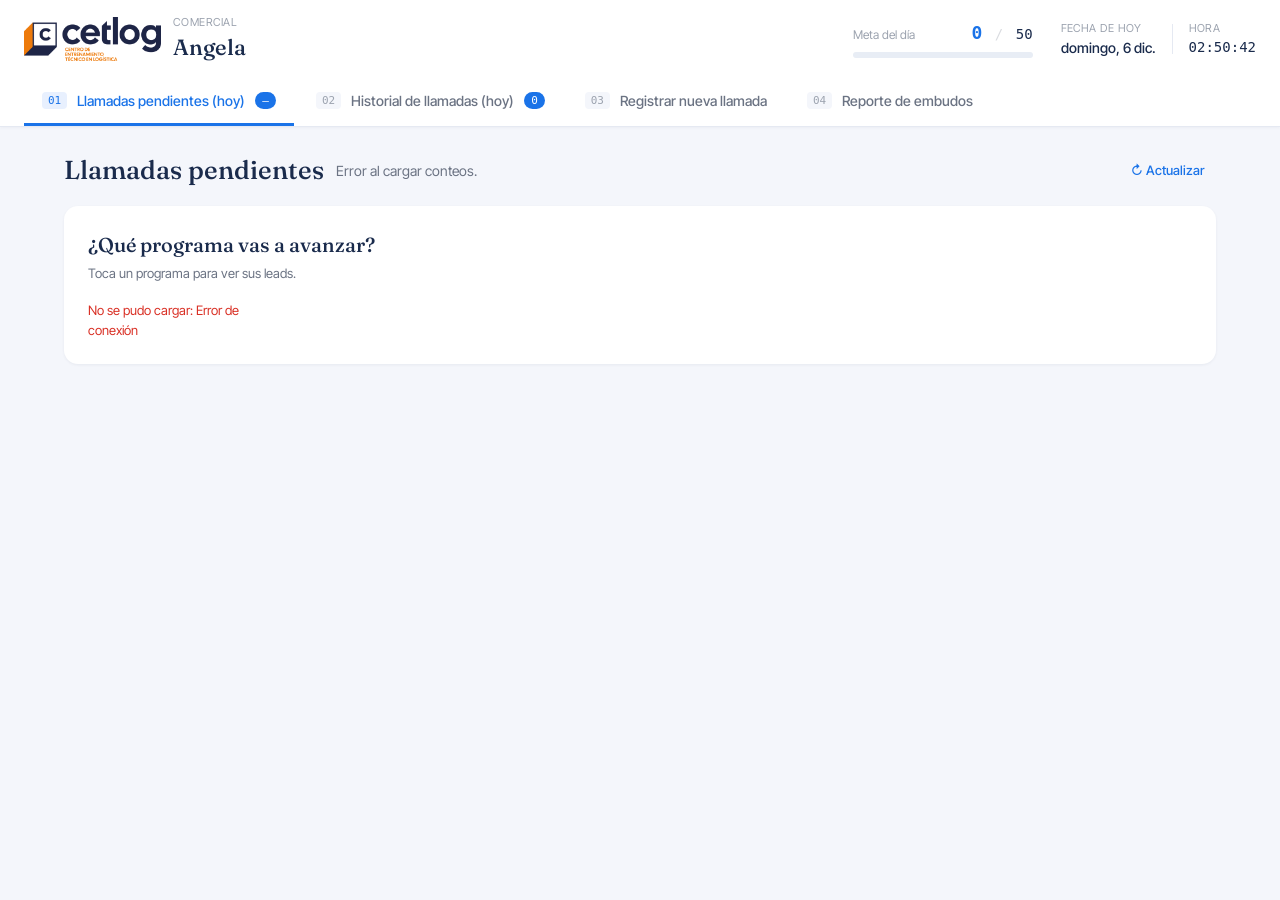
==== commit 1549fa8b: "Add files via upload" ====
--- a/angela.html
+++ b/angela.html
@@ -24,8 +24,6 @@
       </div>
 
       <div class="header-right">
-
-        <!-- ==META== -->
         <div class="goal-tracker" id="goalTracker">
           <div class="goal-info">
             <span class="goal-label">Meta del día</span>
@@ -55,19 +53,23 @@
     </div>
 
     <nav class="tabs" role="tablist">
-      <button class="tab active" data-tab="register" role="tab">
+      <button class="tab active" data-tab="pending" role="tab">
         <span class="tab-num">01</span>
-        <span class="tab-text">Registrar nueva llamada</span>
+        <span class="tab-text">Llamadas pendientes (hoy)</span>
+        <span class="tab-badge" id="pendingCount">—</span>
       </button>
       <button class="tab" data-tab="history" role="tab">
         <span class="tab-num">02</span>
         <span class="tab-text">Historial de llamadas (hoy)</span>
         <span class="tab-badge" id="historyCount">0</span>
       </button>
-      <button class="tab" data-tab="reminders" role="tab">
+      <button class="tab" data-tab="register" role="tab">
         <span class="tab-num">03</span>
-        <span class="tab-text">Llamadas programadas (hoy)</span>
-        <span class="tab-badge" id="remindersCount">0</span>
+        <span class="tab-text">Registrar nueva llamada</span>
+      </button>
+      <button class="tab" data-tab="funnel" role="tab">
+        <span class="tab-num">04</span>
+        <span class="tab-text">Reporte de embudos</span>
       </button>
     </nav>
   </header>
@@ -75,32 +77,159 @@
   <!-- ====== CONTENIDO ====== -->
   <main class="app-main">
 
-  
-    <!-- PESTAÑA 1 -->
-  
-    <section class="tab-panel active" id="panel-register">
-
-      <!-- ===== INICIO ===== -->
+    <!-- ================================================ -->
+    <!-- PESTAÑA 1: LLAMADAS PENDIENTES                     -->
+    <!-- ================================================ -->
+    <section class="tab-panel active" id="panel-pending">
+      <div class="panel-head">
+        <h2 class="panel-title">Llamadas pendientes</h2>
+        <p class="panel-sub" id="pendingSub">Selecciona un programa para ver los leads por llamar.</p>
+        <button class="btn btn-ghost btn-sm" id="btnRecargarPending" type="button">↻ Actualizar</button>
+      </div>
+
+      <!-- Vista A: chips de programas con conteo -->
+      <div class="card" id="pendingProgramsView">
+        <h3 class="card-title">¿Qué programa vas a avanzar?</h3>
+        <p class="card-sub">Toca un programa para ver sus leads.</p>
+        <div class="program-chips" id="programChips">
+          <div class="empty-state-inline">
+            <span class="spinner"></span>
+            <span>Cargando conteos…</span>
+          </div>
+        </div>
+      </div>
+
+      <!-- Vista B: lista de leads del programa elegido -->
+      <div class="card hidden" id="pendingLeadsView">
+        <div class="leads-header">
+          <button class="btn btn-ghost" id="btnVolverPrograms" type="button">← Volver</button>
+          <h3 class="leads-title">
+            Leads de <span id="leadsProgName">—</span>
+            <span class="leads-counter" id="leadsCounter">(0)</span>
+          </h3>
+        </div>
+
+        <!-- Filtros por fase del embudo -->
+        <div class="filter-row">
+          <label class="filter-chip">
+            <input type="checkbox" class="phase-filter" value="0" checked />
+            <span>Info enviada (1ra llamada)</span>
+          </label>
+          <label class="filter-chip">
+            <input type="checkbox" class="phase-filter" value="1" checked />
+            <span>No contesta 1 (2da llamada)</span>
+          </label>
+          <label class="filter-chip">
+            <input type="checkbox" class="phase-filter" value="2" checked />
+            <span>No contesta 2 (3ra llamada)</span>
+          </label>
+          <label class="filter-chip">
+            <input type="checkbox" class="phase-filter" value="3" checked />
+            <span>No contesta 3 (última)</span>
+          </label>
+        </div>
+
+        <div class="table-wrap">
+          <table class="data-table">
+            <thead>
+              <tr>
+                <th>Número</th>
+                <th>Nombre de referencia</th>
+                <th>Programa</th>
+                <th>Situación</th>
+                <th>Acción</th>
+              </tr>
+            </thead>
+            <tbody id="pendingLeadsBody"></tbody>
+          </table>
+        </div>
+
+        <div class="empty-state hidden" id="pendingLeadsEmpty">
+          <div class="empty-icon">📞</div>
+          <p>No hay leads en esta selección.</p>
+        </div>
+
+        <div class="empty-state hidden" id="pendingLoading">
+          <span class="spinner"></span>
+          <p>Cargando leads de Kommo…</p>
+        </div>
+      </div>
+    </section>
+
+    <!-- ================================================ -->
+    <!-- PESTAÑA 2: HISTORIAL                              -->
+    <!-- ================================================ -->
+    <section class="tab-panel" id="panel-history">
+      <div class="panel-head">
+        <h2 class="panel-title">Historial de llamadas — hoy</h2>
+        <p class="panel-sub" id="historySub">Todas las llamadas registradas en el día.</p>
+      </div>
+
+      <div class="card">
+        <div class="table-wrap">
+          <table class="data-table">
+            <thead>
+              <tr>
+                <th>Hora inicio</th>
+                <th>Número</th>
+                <th>Nombre</th>
+                <th>Contestó</th>
+                <th>Duración</th>
+                <th>Interés</th>
+                <th>Calidad</th>
+                <th>Programa</th>
+                <th>Situación</th>
+              </tr>
+            </thead>
+            <tbody id="historyBody"></tbody>
+          </table>
+        </div>
+
+        <div class="empty-state hidden" id="historyEmpty">
+          <div class="empty-icon">🕓</div>
+          <p>Aún no has registrado llamadas hoy.</p>
+        </div>
+      </div>
+    </section>
+
+    <!-- ================================================ -->
+    <!-- PESTAÑA 3: REGISTRAR NUEVA LLAMADA                -->
+    <!-- ================================================ -->
+    <section class="tab-panel" id="panel-register">
+      <div class="panel-head">
+        <h2 class="panel-title">Registrar nueva llamada</h2>
+        <p class="panel-sub" id="registerSub">Ingresa los datos del lead y la llamada.</p>
+      </div>
+
+      <!-- ETAPA START -->
       <div class="stage" id="stage-start">
-        <div class="stage-header compact">
-         
-          <h2 class="stage-title">Nueva llamada</h2>
-          <p class="stage-sub">Ingresar el número de contacto.</p>
-        </div>
-
         <div class="card start-card">
+          <div class="lead-info-banner hidden" id="leadInfoBanner">
+            <div class="lead-info-row">
+              <span class="lead-info-label">Lead Kommo:</span>
+              <strong class="lead-info-value" id="lbName">—</strong>
+            </div>
+            <div class="lead-info-row">
+              <span class="lead-info-label">Programa:</span>
+              <span class="lead-info-value" id="lbPrograma">—</span>
+              <span class="lead-info-sep">·</span>
+              <span class="lead-info-label">Situación:</span>
+              <span class="lead-info-value" id="lbSituacion">—</span>
+            </div>
+            <div class="lead-info-row">
+              <span class="lead-info-label">Código:</span>
+              <span class="lead-info-value mono" id="lbCodigo">—</span>
+            </div>
+            <button class="btn btn-ghost btn-sm" type="button" id="btnLimpiarLead">✕ Quitar lead</button>
+          </div>
+
           <label class="field">
             <span class="field-label">Contacto</span>
-            <input
-              type="tel"
-              id="inputContacto"
-              placeholder="Ej. 51987654321"
-              autocomplete="off"
-              inputmode="numeric"
-              maxlength="11"
-              pattern="[0-9]{11}"
-            />
-            <span class="field-hint" id="contactoHint">Al momento de empezar a llamar presionar "Iniciar llamada"</span>
+            <input type="tel" id="inputContacto"
+                   placeholder="Ej. 51987654321"
+                   autocomplete="off" inputmode="numeric"
+                   maxlength="11" pattern="[0-9]{11}" />
+            <span class="field-hint" id="contactoHint">Solo 11 dígitos numéricos</span>
           </label>
 
           <label class="field">
@@ -119,196 +248,138 @@
         </div>
       </div>
 
-      <!-- ===== ETAPA "PRÓXIMAMENTE" — para Cobranza / Demo ===== -->
+      <!-- ETAPA SOON (próximamente cobranza/demo) -->
       <div class="stage hidden" id="stage-soon">
-        <div class="stage-header compact">
-          <span class="stage-tag">En construcción</span>
-          <h2 class="stage-title" id="soonTitle">Próximamente</h2>
-          <p class="stage-sub" id="soonSub">
-            El flujo para esta opción aún no está disponible.
-          </p>
-        </div>
-
         <div class="card start-card soon-card">
           <div class="soon-icon">🚧</div>
-          <p class="soon-text">
-            Este tipo de llamada se gestionará en otra herramienta más adelante.
-          </p>
+          <h3 id="soonTitle">Próximamente</h3>
+          <p class="soon-text">Este tipo de llamada se gestionará más adelante.</p>
           <button class="btn btn-primary btn-lg btn-block" id="btnVolverInicio" type="button">
             ← Volver al inicio
           </button>
         </div>
       </div>
 
-      <!-- ===== ETAPA 2 ===== -->
-
+      <!-- ETAPA CALLING -->
       <div class="stage hidden" id="stage-calling">
-        <div class="stage-header compact">
-          <span class="stage-tag pulse" id="stageTag">Esperando respuesta ...</span>
-          <h2 class="stage-title">Llamada activa</h2>
-          <p class="stage-sub" id="callingSub">Esperando respuesta…</p>
-        </div>
-
-        <div class="split-layout">
-          <!-- Panel de control de la llamada -->
-          <div class="card calling-card">
-            <div class="calling-info">
-              <div class="info-row">
-                <span class="info-label">Contacto</span>
-                <span class="info-value mono" id="dispContacto">—</span>
+        <div class="card calling-card">
+
+          <!-- Header de la llamada -->
+          <div class="call-header">
+            <div class="call-info">
+              <span class="call-info-label">Contacto</span>
+              <strong class="call-info-value mono" id="dispContacto">—</strong>
+            </div>
+            <div class="call-info">
+              <span class="call-info-label">Inicio</span>
+              <strong class="call-info-value mono" id="dispHoraInicio">—</strong>
+            </div>
+            <div class="call-info">
+              <span class="call-info-label">Duración</span>
+              <strong class="call-info-value mono" id="callTimer">00:00</strong>
+            </div>
+          </div>
+
+          <!-- Acciones iniciales: contestó / no contestó -->
+          <div class="call-actions" id="callingActions1">
+            <button class="btn btn-success btn-lg" id="btnRespondio" type="button">
+              ✓ Sí contestó
+            </button>
+            <button class="btn btn-danger btn-lg" id="btnNoRespondio" type="button">
+              ✕ No contestó
+            </button>
+          </div>
+
+          <!-- Acciones cuando ya respondió -->
+          <div class="call-actions hidden" id="callingActions2">
+            <button class="btn btn-primary btn-lg" id="btnFinLlamada" type="button">
+              ⏺ Finalizar llamada
+            </button>
+          </div>
+
+          <!-- Hora de respuesta -->
+          <div class="hidden" id="respondioInfo">
+            <p class="muted">Respondió a las <span class="mono" id="dispHoraResp">—</span>.</p>
+          </div>
+
+          <!-- ============================================ -->
+          <!-- FORMULARIO: lado SÍ CONTESTÓ                  -->
+          <!-- ============================================ -->
+          <div class="form-card hidden" id="liveForm">
+
+            <div class="section-divider"><span>Resultado de la llamada</span></div>
+
+            <label class="field">
+              <span class="field-label">¿Contestó? <small class="muted">(habló más de 1 minuto)</small></span>
+              <div class="chip-group" id="contestoGroup" data-name="contesto">
+                <button type="button" class="chip" data-value="Sí">Sí</button>
+                <button type="button" class="chip" data-value="No">No</button>
               </div>
-              <div class="info-row">
-                <span class="info-label">Inicio de la interacción</span>
-                <span class="info-value mono" id="dispHoraInicio">—</span>
+            </label>
+
+            <label class="field">
+              <span class="field-label">Calidad del lead</span>
+              <div class="chip-group" id="calidadGroup" data-name="calidad">
+                <button type="button" class="chip" data-value="Caliente">🔥 Caliente</button>
+                <button type="button" class="chip" data-value="Tibio">🌡 Tibio</button>
+                <button type="button" class="chip" data-value="Frío">❄ Frío</button>
               </div>
-            </div>
-
-            <div class="timer-wrap" id="timerWrap1">
-              <span class="timer-label">Duración</span>
-              <div class="timer mono" id="timer">00:00</div>
-              <div class="timer-status" id="timerStatus">Marcando…</div>
-            </div>
-
-            <!-- Botones iniciales -->
-            <div class="calling-actions" id="callingActions1">
-              <button class="btn btn-success" id="btnRespondio">
-                <span class="btn-icon">✓</span>
-                Respondió
-              </button>
-              <button class="btn btn-ghost" id="btnNoContesto">
-                Interacción perdida
-              </button>
-            </div>
-
-            <!-- Botón "Finalizó la interacción" -->
-            <div class="calling-actions hidden" id="callingActions2">
-              <button class="btn btn-danger btn-block" id="btnTerminar">
-                Finalizó la conversación
-              </button>
-            </div>
-
-            <!-- Bloque de cierre cuando SÍ contestó -->
-            <div class="closing-block hidden" id="closingBlockYes">
-              <div class="section-divider"><span>Motivo de finalización</span></div>
-              <div class="chip-group" id="motivoYesGroup">
-                <button type="button" class="chip" data-value="Colgó">Colgó</button>
-                <button type="button" class="chip" data-value="Interacción finalizada">Interacción finalizada</button>
+            </label>
+
+            <label class="field">
+              <span class="field-label">¿Mostró interés?</span>
+              <div class="chip-group" id="interesGroup" data-name="interes">
+                <button type="button" class="chip" data-value="Sí">Sí</button>
+                <button type="button" class="chip" data-value="No">No</button>
               </div>
-              <button class="btn btn-primary btn-block mt-md" id="btnGuardarYes">
-                <span class="btn-icon">+</span>
-                Agregar nueva información
-              </button>
-              <button class="btn btn-ghost btn-block mt-sm" id="btnCancelarYes">Cancelar</button>
-            </div>
-
-            <!-- Bloque de cierre cuando NO contestó -->
-            <div class="closing-block hidden" id="closingBlockNo">
-              <div class="section-divider"><span>Motivo de finalización</span></div>
-              <div class="chip-group" id="motivoNoGroup">
-                <button type="button" class="chip" data-value="Colgó">Colgó</button>
-                <button type="button" class="chip" data-value="No contestó">No contestó</button>
-              </div>
-            </div>
-          </div>
-
-          <!-- Formulario en vivo -->
-          <div class="card form-card live-form" id="liveForm">
-            <div class="live-form-header">
-              <h3 class="live-form-title">Información del contacto</h3>
-              <p class="live-form-sub">Llena estos campos mientras la conversación está activa.</p>
-            </div>
-
-            <!-- FILA 1: Interés + Calidad de lead -->
-            <div class="form-row">
-              <div class="field">
-                <span class="field-label">¿Muestra interés en el programa?</span>
-                <div class="chip-group" id="interesGroup">
-                  <button type="button" class="chip chip-yes" data-value="Sí">Sí</button>
-                  <button type="button" class="chip chip-no" data-value="No">No</button>
-                </div>
-              </div>
-              <div class="field">
-                <span class="field-label">Calidad de lead</span>
-                <div class="chip-group temp-group" id="calidadGroup">
-                  <button type="button" class="chip chip-cold" data-value="Frío">❄ Frío</button>
-                  <button type="button" class="chip chip-warm" data-value="Tibio">◐ Tibio</button>
-                  <button type="button" class="chip chip-hot" data-value="Caliente">🔥 Caliente</button>
-                </div>
-              </div>
-            </div>
-
-            <div class="section-divider"><span>Segmentación de lead</span></div>
-
-            <div class="form-row">
-              <label class="field">
-                <span class="field-label">Programa de interés</span>
-                <select id="programa">
-                  <option value="">Seleccionar…</option>
-                  <option>GAC I</option>
-                  <option>GAC II</option>
-                  <option>GTD</option>
-                  <option>ACE</option>
-                  <option>CGI</option>
-                  <option>GEIMP</option>
-                  <option>CIRCUITO</option>
-                  <option>LAB SUPPLY</option>
-                  <option>DEMO COMEX</option>
-                  <option>OCI</option>
-                  <option>GOL</option>
-                  <option>LEAN LOGISTIC</option>
-                  <option>TCI</option>
-                  <option>PGA</option>
-                  <option>COMPRAS</option>
-                  <option>SDA</option>
-                </select>
-              </label>
-
-              <label class="field">
-                <span class="field-label">Carrera</span>
-                <select id="carrera">
-                  <option value="">Seleccionar…</option>
-                  <option>Administración</option>
-                  <option>Negocios Internacionales</option>
-                  <option>Ingeniería Industrial</option>
-                  <option>Administración Logística</option>
-                  <option>Administración Industrial</option>
-                  <option>Otra carrera afín</option>
-                  <option>No tiene carrera</option>
-                  <option>No segmento carrera</option>
-                </select>
-              </label>
-            </div>
-
-            <div class="form-row">
-              <div class="field">
-                <span class="field-label">¿Es de Provincia?</span>
-                <div class="chip-group" id="provinciaGroup">
-                  <button type="button" class="chip chip-yes" data-value="Sí">Sí</button>
-                  <button type="button" class="chip chip-no" data-value="No">No</button>
-                </div>
-              </div>
-              <div class="field">
-                <span class="field-label">¿Es del Segmento de edad? </span>
-                <div class="chip-group" id="edadGroup">
-                  <button type="button" class="chip chip-yes" data-value="Sí">Sí</button>
-                  <button type="button" class="chip chip-no" data-value="No">No</button>
-                </div>
-              </div>
-            </div>
-
-            <div class="section-divider"><span>Seguimiento posterior</span></div>
-
-            <div class="form-row">
-              <label class="field field-toggle">
-                <span class="field-label">¿Llamar luego? -> Generación de recordatorio</span>
-                <label class="switch">
-                  <input type="checkbox" id="llamarLuego" />
-                  <span class="slider"></span>
-                </label>
-              </label>
-            </div>
-
-            <div class="datetime-row" id="proxContactoWrap">
+            </label>
+
+            <!-- Motivo no interés (solo si interés=No) -->
+            <label class="field hidden" id="motivoNoInteresWrap">
+              <span class="field-label">Motivo de no interés</span>
+              <select id="motivoNoInteres">
+                <option value="">Seleccionar…</option>
+                <option value="Precio">Precio</option>
+                <option value="Horario">Horario</option>
+                <option value="Modalidad">Modalidad</option>
+                <option value="No es el momento">No es el momento</option>
+                <option value="Ya tomó el curso">Ya tomó el curso</option>
+                <option value="Otros">Otros</option>
+              </select>
+            </label>
+            <label class="field hidden" id="motivoOtrosWrap">
+              <span class="field-label">Especificar motivo</span>
+              <input type="text" id="motivoNoInteresOtros" placeholder="Escribe el motivo…" />
+            </label>
+
+            <label class="field">
+              <span class="field-label">Carrera</span>
+              <input type="text" id="carrera" placeholder="Ej. Ing. Industrial" />
+            </label>
+
+            <label class="field">
+              <span class="field-label">Provincia</span>
+              <input type="text" id="provincia" placeholder="Ej. Lima" />
+            </label>
+
+            <label class="field">
+              <span class="field-label">Edad</span>
+              <input type="number" id="edad" min="14" max="100" placeholder="Ej. 22" />
+            </label>
+
+            <label class="field check-field">
+              <input type="checkbox" id="demoCheck" />
+              <span>¿Se le ofreció una <strong>demo</strong>?</span>
+            </label>
+
+            <div class="section-divider"><span>Seguimiento</span></div>
+
+            <label class="field toggle-field">
+              <span>¿Llamar luego?</span>
+              <input type="checkbox" id="llamarLuegoYes" />
+            </label>
+
+            <div class="datetime-row hidden" id="proxContactoYesWrap">
               <label class="field">
                 <span class="field-label">Fecha tentativa</span>
                 <input type="date" id="proxContactoYes" />
@@ -337,54 +408,18 @@
               </div>
             </div>
 
-            <label class="field" id="razonLlamadaWrap">
-              <span class="field-label" id="razonLlamadaLabel">
-                Razón
-                <span class="req-mark" id="razonReqMark">*</span>
+            <label class="field" id="razonLlamadaWrapYes">
+              <span class="field-label" id="razonLlamadaLabelYes">
+                Razón <span class="req-mark" id="razonReqMarkYes">*</span>
               </span>
-              <select id="razonNuevaLlamada">
+              <select id="razonNuevaLlamadaYes">
                 <option value="">Seleccionar…</option>
               </select>
             </label>
 
-            <label class="field hidden" id="razonOtrosWrap">
+            <label class="field hidden" id="razonOtrosWrapYes">
               <span class="field-label">Especificar razón</span>
-              <input type="text" id="razonNuevaLlamadaOtros" placeholder="Escribe la razón…" />
-            </label>
-
-            <label class="field" id="nombreRefWrap">
-              <span class="field-label">Nombre de referencia</span>
-              <input type="text" id="nombreRef" placeholder="Ej. Juan Pérez, Juanita Perez ..." />
-            </label>
-
-            <div class="section-divider"><span>Si no muestra interés </span></div>
-
-            <label class="field">
-              <span class="field-label">Motivo</span>
-              <select id="motivoNoInteres">
-                <option value="">Seleccionar…</option>
-                <option value="Por la ubicación (es de provincia)">Ubicación (provincia)</option>
-                <option value="Por el costo del programa (está muy caro)">Costo del programa (muy caro)</option>
-                <option value="Por la falta de tiempo (los horarios no le cuadran)">Falta de tiempo (horarios no cuadran)</option>
-                <option value="Porque consiguió trabajo">Consiguió trabajo</option>
-                <option value="Otros">Otros</option>
-              </select>
-            </label>
-
-            <label class="field hidden" id="motivoOtrosWrap">
-              <span class="field-label">Especificar otro motivo</span>
-              <input type="text" id="motivoNoInteresOtros" placeholder="Escribe el motivo…" />
-            </label>
-
-            <div class="section-divider"><span>Resultado de la llamada</span></div>
-
-            <label class="field">
-              <span class="field-label">Venta cerrada</span>
-              <div class="chip-group" id="ventaCerradaGroup" data-name="ventaCerrada">
-                <button type="button" class="chip" data-value="Sí">Sí</button>
-                <button type="button" class="chip" data-value="No">No</button>
-                <button type="button" class="chip" data-value="Casi">Casi</button>
-              </div>
+              <input type="text" id="razonNuevaLlamadaOtrosYes" placeholder="Escribe la razón…" />
             </label>
 
             <div class="section-divider"><span>Observaciones</span></div>
@@ -393,31 +428,42 @@
               <span class="field-label">Observación</span>
               <textarea id="Nota" rows="3" placeholder="Notas adicionales de la llamada…"></textarea>
             </label>
-          </div>
-
-          <!-- Columna derecha alternativa: cuando NO contestó -->
-
-          <div class="card form-card no-answer-panel hidden" id="noAnswerPanel">
-            <div class="live-form-header">
-              <h3 class="live-form-title">Seguimiento posterior</h3>
-              <p class="live-form-sub">Define cuándo volver a contactar.</p>
-            </div>
-
-            <label class="field field-toggle">
-              <span class="field-label">¿Volver a llamar? -> Generación de recordatorio</span>
-              <label class="switch">
-                <input type="checkbox" id="volverLlamar" checked />
-                <span class="slider"></span>
-              </label>
-            </label>
-
-            <div id="volverLlamarFields">
+
+            <div class="actions-row">
+              <button class="btn btn-secondary" id="btnCancelarYes" type="button">Cancelar</button>
+              <button class="btn btn-primary btn-lg" id="btnGuardarYes" type="button">
+                💾 Guardar llamada
+              </button>
+            </div>
+          </div>
+
+          <!-- ============================================ -->
+          <!-- FORMULARIO: lado NO CONTESTÓ                  -->
+          <!-- ============================================ -->
+          <div class="form-card hidden" id="noAnswerPanel">
+            <div class="section-divider"><span>No contestó</span></div>
+
+            <label class="field">
+              <span class="field-label">Motivo</span>
+              <div class="chip-group" id="motivoNoGroup" data-name="motivoNo">
+                <button type="button" class="chip" data-value="Buzón">📦 Buzón de voz</button>
+                <button type="button" class="chip" data-value="No respondió">📵 No respondió</button>
+                <button type="button" class="chip" data-value="Cortó">⛔ Cortó</button>
+                <button type="button" class="chip" data-value="Otro">Otro</button>
+              </div>
+            </label>
+
+            <label class="field toggle-field">
+              <span>¿Volver a llamar?</span>
+              <input type="checkbox" id="volverLlamarNo" checked />
+            </label>
+
+            <div class="datetime-row" id="proxContactoNoWrap">
               <label class="field">
-                <span class="field-label">Fecha próximo contacto</span>
+                <span class="field-label">Fecha tentativa</span>
                 <input type="date" id="proxContactoNo" />
               </label>
-
-              <label class="field">
+              <div class="field">
                 <span class="field-label">Hora tentativa</span>
                 <div class="time-picker">
                   <select id="proxHoraNoH" class="time-h">
@@ -438,13 +484,12 @@
                     <option selected>p.m.</option>
                   </select>
                 </div>
-              </label>
+              </div>
             </div>
 
             <label class="field" id="razonLlamadaWrapNo">
               <span class="field-label" id="razonLlamadaLabelNo">
-                Razón
-                <span class="req-mark" id="razonReqMarkNo">*</span>
+                Razón <span class="req-mark" id="razonReqMarkNo">*</span>
               </span>
               <select id="razonNuevaLlamadaNo">
                 <option value="">Seleccionar…</option>
@@ -456,99 +501,73 @@
               <input type="text" id="razonNuevaLlamadaOtrosNo" placeholder="Escribe la razón…" />
             </label>
 
-            <div class="no-answer-actions">
-              <button class="btn btn-primary btn-block" id="btnGuardarNo">
-                <span class="btn-icon">+</span>
-                Agregar nueva información
+            <div class="section-divider"><span>Observaciones</span></div>
+
+            <label class="field">
+              <span class="field-label">Observación</span>
+              <textarea id="NotaNo" rows="2" placeholder="Notas opcionales…"></textarea>
+            </label>
+
+            <div class="actions-row">
+              <button class="btn btn-secondary" id="btnCancelarNo" type="button">Cancelar</button>
+              <button class="btn btn-primary btn-lg" id="btnGuardarNo" type="button">
+                💾 Guardar
               </button>
-              <button class="btn btn-ghost btn-block mt-sm" id="btnCancelarNo">Cancelar</button>
-            </div>
-          </div>
-        </div>
-      </div>
-
+            </div>
+          </div>
+
+        </div>
+      </div>
     </section>
 
-    <!-- =============================================== -->
-    <!-- PESTAÑA 2: HISTORIAL                             -->
-    <!-- =============================================== -->
-    <section class="tab-panel" id="panel-history">
-      <div class="stage-header">
-        <span class="stage-tag">Registros actualizados</span>
-        <h2 class="stage-title">Historial diario de llamadas</h2>
-        <p class="stage-sub" id="historySub">Aún no hay llamadas registradas.</p>
-      </div>
-
-      <div class="table-wrap">
-        <table class="data-table">
-          <thead>
-            <tr>
-              <th>Número</th>
-              <th>Inicio</th>
-              <th>Duración</th>
-	      <th>Fin</th>
-              <th>Contestó</th>
-              <th>Interés</th>
-              <th>Calidad</th>
-              <th>Seguimiento posterior</th>
-              <th>Nota</th>
-            </tr>
-          </thead>
-          <tbody id="historyBody"></tbody>
-
-        </table>
-
-        <div class="empty-state hidden" id="emptyState">
-          <div class="empty-icon">⌗</div>
-          <p>Sin registros todavía</p>
-          <span>Las llamadas diarias aparecerán registradas aquí.</span>
+    <!-- ================================================ -->
+    <!-- PESTAÑA 4: REPORTE DE EMBUDOS                     -->
+    <!-- ================================================ -->
+    <section class="tab-panel" id="panel-funnel">
+      <div class="panel-head">
+        <h2 class="panel-title">Reporte de embudos</h2>
+        <p class="panel-sub">Distribución de tus leads por fase del embudo (desde Kommo).</p>
+        <button class="btn btn-ghost btn-sm" id="btnRecargarFunnel" type="button">↻ Actualizar</button>
+      </div>
+
+      <div class="card">
+        <div class="table-wrap">
+          <table class="data-table">
+            <thead>
+              <tr>
+                <th>Programa</th>
+                <th>Información enviada</th>
+                <th>No responde 1</th>
+                <th>No responde 2</th>
+                <th>No responde 3</th>
+                <th>Total</th>
+              </tr>
+            </thead>
+            <tbody id="funnelBody"></tbody>
+            <tfoot>
+              <tr id="funnelFoot">
+                <th>Total</th>
+                <th>—</th><th>—</th><th>—</th><th>—</th><th>—</th>
+              </tr>
+            </tfoot>
+          </table>
+        </div>
+
+        <div class="empty-state hidden" id="funnelEmpty">
+          <div class="empty-icon">📊</div>
+          <p>Sin datos para mostrar.</p>
+        </div>
+
+        <div class="empty-state hidden" id="funnelLoading">
+          <span class="spinner"></span>
+          <p>Cargando reporte…</p>
         </div>
       </div>
     </section>
 
-    <!-- =============================================== -->
-    <!-- PESTAÑA 3: LLAMADAS PROGRAMADAS PARA HOY         -->
-    <!-- =============================================== -->
-    <section class="tab-panel" id="panel-reminders">
-      <div class="stage-header">
-        <span class="stage-tag">Recordatorios del día</span>
-        <h2 class="stage-title">Llamadas programadas para hoy</h2>
-        <p class="stage-sub" id="remindersSub">Cargando…</p>
-      </div>
-
-      <div style="margin-bottom:14px;">
-        <button class="btn btn-secondary" id="btnRecargarProgramadas" type="button">
-          ↻ Actualizar lista
-        </button>
-      </div>
-
-      <div class="table-wrap">
-        <table class="data-table">
-          <thead>
-            <tr>
-              <th>Número</th>
-              <th>Nombre de referencia</th>
-              <th>Hora tentativa</th>
-              <th>Razón</th>
-              <th>Situación</th>
-              <th>Estado</th>
-              <th>Acción</th>
-            </tr>
-          </thead>
-          <tbody id="remindersBody"></tbody>
-        </table>
-
-        <div class="empty-state hidden" id="remindersEmpty">
-          <div class="empty-icon">☎</div>
-          <p>No hay llamadas programadas para hoy</p>
-          <span>Las llamadas programadas para hoy aparecerán aquí.</span>
-        </div>
-      </div>
-    </section>
-
   </main>
 
-  <!-- Toast -->
+  <!-- ====== TOAST ====== -->
   <div class="toast" id="toast"></div>
 
   <script src="script_angela.js"></script>
--- a/styles.css
+++ b/styles.css
@@ -1,1036 +1,556 @@
-/* =========================================================
-   REGISTRO COMERCIAL · NATALIA  ·  v2
-   ========================================================= */
-
-:root {
-  --bg: #f7f5f1;
-  --bg-elevated: #ffffff;
-  --bg-soft: #efece6;
-  --ink: #1a1a1a;
-  --ink-soft: #5a5a5a;
-  --ink-muted: #8a8a8a;
-  --line: #e5e1d8;
-  --line-strong: #d4cfc3;
-
-  --accent: #1e4d3a;
-  --accent-hover: #163a2c;
-  --accent-soft: #e8efe9;
-
-  --success: #2d7a4f;
-  --danger: #b54534;
-  --warning: #c08a2e;
-
-  --cold: #4a7da3;
-  --warm: #c08a2e;
-  --hot: #b54534;
-
-  --font-display: 'Fraunces', 'Times New Roman', serif;
-  --font-body: 'Inter Tight', -apple-system, BlinkMacSystemFont, sans-serif;
-  --font-mono: 'SF Mono', 'Menlo', 'Consolas', monospace;
-
-  --shadow-sm: 0 1px 2px rgba(20, 20, 20, 0.04);
-  --shadow-md: 0 4px 16px rgba(20, 20, 20, 0.06);
-  --shadow-lg: 0 12px 40px rgba(20, 20, 20, 0.08);
-  --radius: 10px;
-  --radius-lg: 14px;
-}
-
+/* ============================================================
+   STYLES.CSS — Registro Comercial
+   ============================================================ */
 * { box-sizing: border-box; margin: 0; padding: 0; }
-
 html, body {
-  background: var(--bg);
-  color: var(--ink);
-  font-family: var(--font-body);
-  font-size: 14px;
+  font-family: 'Inter Tight', system-ui, sans-serif;
+  color: #1A2B4C;
+  background: #F4F6FB;
   line-height: 1.5;
-  -webkit-font-smoothing: antialiased;
-  min-height: 100vh;
-}
-
-button { font-family: inherit; cursor: pointer; border: none; background: none; }
-input, select, textarea { font-family: inherit; font-size: 14px; color: inherit; }
-.mono { font-family: var(--font-mono); font-feature-settings: "tnum"; }
+  font-size: 15px;
+}
+body { min-height: 100vh; }
+
 .hidden { display: none !important; }
-
-.mt-sm { margin-top: 8px; }
-.mt-md { margin-top: 14px; }
-
-/* =========================================================
-   HEADER FIJO
-   ========================================================= */
+.mono { font-family: 'SF Mono', Menlo, Consolas, monospace; }
+.muted { color: #9CA3AF; }
+
+/* ============================================================
+   HEADER
+   ============================================================ */
 .app-header {
-  position: sticky;
-  top: 0;
-  z-index: 50;
-  background: var(--bg-elevated);
-  border-bottom: 1px solid var(--line);
-  backdrop-filter: blur(12px);
-}
-
+  background: #FFFFFF;
+  border-bottom: 1px solid #E5E9F2;
+  box-shadow: 0 1px 3px rgba(20,30,70,0.04);
+}
 .header-inner {
-  max-width: 1280px;
-  margin: 0 auto;
-  padding: 14px 28px 12px;
-  display: flex;
-  align-items: center;
+  display: flex;
   justify-content: space-between;
-  gap: 24px;
-}
-
-.brand {
-  display: flex;
-  align-items: center;
-  gap: 12px;
-  flex-shrink: 0;
-}
-
-.brand-logo {
-  height: 44px;
-  width: auto;
-  max-width: 140px;
-  object-fit: contain;
-  display: block;
-}
-
+  align-items: center;
+  padding: 14px 24px;
+  flex-wrap: wrap;
+  gap: 16px;
+}
+.brand { display: flex; align-items: center; gap: 12px; }
+.brand-logo { height: 44px; width: auto; }
 .brand-mark {
-  width: 38px;
-  height: 38px;
-  border-radius: 50%;
-  background: var(--accent);
-  position: relative;
-  flex-shrink: 0;
-  align-items: center;
-  justify-content: center;
-}
-.brand-mark::after {
-  content: "N";
-  font-family: var(--font-display);
-  color: #fff;
-  font-size: 18px;
-  font-weight: 500;
-}
-
-.brand-text { display: flex; flex-direction: column; line-height: 1; }
-.brand-label {
-  font-size: 10px;
-  text-transform: uppercase;
-  letter-spacing: 0.14em;
-  color: var(--ink-muted);
-  margin-bottom: 4px;
-  font-weight: 500;
-}
-.brand-name {
-  font-family: var(--font-display);
-  font-size: 20px;
-  font-weight: 500;
-  letter-spacing: -0.02em;
-}
+  width: 44px; height: 44px;
+  background: linear-gradient(135deg, #1A73E8, #0D47A1);
+  border-radius: 12px;
+  display: flex; align-items: center; justify-content: center;
+  color: #fff; font-weight: bold;
+}
+.brand-label { display: block; font-size: 11px; color: #9CA3AF; text-transform: uppercase; letter-spacing: .05em; }
+.brand-name { font-family: 'Fraunces', serif; font-size: 22px; font-weight: 500; color: #1A2B4C; }
 
 .header-right {
   display: flex;
   align-items: center;
-  gap: 16px;
-}
-
-/* === Goal tracker === */
-.goal-tracker {
-  display: flex;
-  flex-direction: column;
-  gap: 6px;
-  min-width: 180px;
-  padding: 8px 14px;
-  background: var(--bg-soft);
-  border: 1px solid var(--line);
-  border-radius: var(--radius);
-}
-
+  gap: 28px;
+  flex-wrap: wrap;
+}
+
+.goal-tracker { min-width: 180px; }
 .goal-info {
   display: flex;
+  justify-content: space-between;
   align-items: baseline;
-  justify-content: space-between;
-  gap: 12px;
-}
-.goal-label {
-  font-size: 10px;
-  text-transform: uppercase;
-  letter-spacing: 0.12em;
-  color: var(--ink-muted);
-  font-weight: 500;
-}
-.goal-count {
+  margin-bottom: 6px;
+}
+.goal-label { font-size: 12px; color: #9CA3AF; }
+.goal-count { font-family: 'SF Mono', monospace; font-size: 14px; }
+.goal-count strong { font-size: 18px; color: #1A73E8; }
+.goal-divider { color: #DADCE0; margin: 0 4px; }
+.goal-bar {
+  height: 6px; background: #E8EDF5; border-radius: 999px; overflow: hidden;
+}
+.goal-bar-fill {
+  height: 100%; background: linear-gradient(90deg, #1A73E8, #1B9E5A);
+  width: 0%; transition: width .3s ease;
+}
+
+.datetime { display: flex; gap: 16px; align-items: center; }
+.dt-block { display: flex; flex-direction: column; }
+.dt-label { font-size: 11px; color: #9CA3AF; text-transform: uppercase; letter-spacing: .04em; }
+.dt-value { font-size: 14px; font-weight: 500; }
+.dt-divider { width: 1px; height: 30px; background: #E5E9F2; }
+
+/* ============================================================
+   TABS
+   ============================================================ */
+.tabs {
+  display: flex;
+  padding: 0 24px;
+  gap: 4px;
+  overflow-x: auto;
+}
+.tab {
+  background: transparent;
+  border: 0;
+  padding: 14px 18px;
+  display: flex;
+  align-items: center;
+  gap: 10px;
+  cursor: pointer;
+  color: #6B7383;
+  font-family: inherit;
   font-size: 14px;
   font-weight: 500;
-  color: var(--ink);
-  font-family: var(--font-mono);
-  font-feature-settings: "tnum";
-}
-.goal-count strong {
-  font-size: 16px;
-  color: var(--accent);
-  font-weight: 600;
-}
-.goal-divider { color: var(--ink-muted); margin: 0 2px; }
-
-.goal-bar {
-  height: 6px;
-  background: var(--line-strong);
+  border-bottom: 3px solid transparent;
+  white-space: nowrap;
+  transition: all .15s ease;
+}
+.tab:hover { color: #1A73E8; }
+.tab.active { color: #1A73E8; border-bottom-color: #1A73E8; }
+.tab-num {
+  font-family: 'SF Mono', monospace;
+  font-size: 11px;
+  color: #9CA3AF;
+  background: #F4F6FB;
+  padding: 2px 6px;
+  border-radius: 4px;
+}
+.tab.active .tab-num { background: #E8F0FE; color: #1A73E8; }
+.tab-badge {
+  background: #1A73E8;
+  color: #fff;
+  font-size: 11px;
+  padding: 2px 7px;
   border-radius: 999px;
-  overflow: hidden;
-  position: relative;
-}
-.goal-bar-fill {
-  height: 100%;
-  background: linear-gradient(90deg, var(--accent) 0%, #2d7a4f 100%);
-  width: 0%;
-  border-radius: 999px;
-  transition: width 0.5s cubic-bezier(0.34, 1.56, 0.64, 1);
-}
-.goal-tracker.complete .goal-bar-fill {
-  background: linear-gradient(90deg, var(--success) 0%, #4caa78 100%);
-}
-.goal-tracker.complete .goal-count strong {
-  color: var(--success);
-}
-
-/* === Datetime === */
-.datetime {
-  display: flex;
-  align-items: center;
-  gap: 16px;
-  background: var(--bg-soft);
-  padding: 8px 14px;
-  border-radius: var(--radius);
-  border: 1px solid var(--line);
-}
-.dt-block { display: flex; flex-direction: column; gap: 2px; }
-.dt-label {
-  font-size: 10px;
-  text-transform: uppercase;
-  letter-spacing: 0.12em;
-  color: var(--ink-muted);
-  font-weight: 500;
-}
-.dt-value {
+  font-family: 'SF Mono', monospace;
+}
+
+/* ============================================================
+   MAIN + PANELS
+   ============================================================ */
+.app-main { max-width: 1200px; margin: 0 auto; padding: 24px; }
+.tab-panel { display: none; }
+.tab-panel.active { display: block; }
+
+.panel-head { margin-bottom: 16px; display: flex; align-items: center; gap: 12px; flex-wrap: wrap; }
+.panel-title { font-family: 'Fraunces', serif; font-size: 26px; font-weight: 500; }
+.panel-sub { color: #6B7383; font-size: 14px; flex: 1; min-width: 200px; }
+
+.card {
+  background: #fff;
+  border-radius: 14px;
+  padding: 24px;
+  box-shadow: 0 1px 3px rgba(20,30,70,0.06);
+  margin-bottom: 20px;
+}
+.card-title { font-family: 'Fraunces', serif; font-size: 20px; font-weight: 500; margin-bottom: 4px; }
+.card-sub { color: #6B7383; font-size: 13px; margin-bottom: 18px; }
+
+/* ============================================================
+   FIELDS
+   ============================================================ */
+.field {
+  display: block;
+  margin-bottom: 14px;
+}
+.field-label {
+  display: block;
   font-size: 13px;
   font-weight: 500;
-  color: var(--ink);
-}
-.dt-divider {
-  width: 1px;
-  height: 26px;
-  background: var(--line-strong);
-}
-
-/* Tabs */
-.tabs {
-  max-width: 1280px;
-  margin: 0 auto;
-  padding: 0 28px;
-  display: flex;
-  gap: 4px;
-  border-top: 1px solid var(--line);
-}
-
-.tab {
-  display: flex;
-  align-items: center;
-  gap: 10px;
-  padding: 12px 18px;
-  font-size: 13px;
-  font-weight: 500;
-  color: var(--ink-muted);
-  border-bottom: 2px solid transparent;
-  margin-bottom: -1px;
-  transition: color 0.2s ease, border-color 0.2s ease;
-}
-.tab:hover { color: var(--ink-soft); }
-.tab.active { color: var(--ink); border-bottom-color: var(--accent); }
-
-.tab-num {
-  font-family: var(--font-display);
-  font-size: 11px;
-  font-style: italic;
-  color: var(--ink-muted);
-}
-.tab.active .tab-num { color: var(--accent); }
-
-.tab-badge {
-  background: var(--accent-soft);
-  color: var(--accent);
-  font-size: 11px;
-  font-weight: 600;
-  padding: 2px 8px;
-  border-radius: 10px;
-  min-width: 20px;
-  text-align: center;
-}
-
-/* =========================================================
-   MAIN
-   ========================================================= */
-.app-main {
-  max-width: 1280px;
-  margin: 0 auto;
-  padding: 28px 28px 60px;
-}
-
-.tab-panel { display: none; animation: fadeIn 0.25s ease; }
-.tab-panel.active { display: block; }
-
-@keyframes fadeIn {
-  from { opacity: 0; transform: translateY(4px); }
-  to { opacity: 1; transform: translateY(0); }
-}
-
-/* =========================================================
-   STAGE HEADER
-   ========================================================= */
-.stage { animation: fadeIn 0.3s ease; }
-
-.stage-header { margin-bottom: 20px; max-width: 700px; }
-.stage-header.compact { margin-bottom: 16px; }
-
-.stage-tag {
-  display: inline-block;
-  font-size: 10px;
-  font-weight: 600;
-  text-transform: uppercase;
-  letter-spacing: 0.14em;
-  color: var(--accent);
-  background: var(--accent-soft);
-  padding: 3px 9px;
-  border-radius: 4px;
+  color: #4A5568;
+  margin-bottom: 6px;
+}
+.field-hint { display: block; font-size: 12px; color: #9CA3AF; margin-top: 4px; }
+.field input[type="text"],
+.field input[type="tel"],
+.field input[type="number"],
+.field input[type="date"],
+.field select,
+.field textarea {
+  width: 100%;
+  padding: 11px 14px;
+  border: 1px solid #DADCE0;
+  border-radius: 8px;
+  font-family: inherit;
+  font-size: 15px;
+  background: #FAFBFC;
+  transition: border-color .15s ease, background .15s ease;
+}
+.field input:focus,
+.field select:focus,
+.field textarea:focus {
+  outline: 0;
+  border-color: #1A73E8;
+  background: #FFFFFF;
+}
+.field textarea { resize: vertical; min-height: 70px; }
+
+.check-field { display: flex; gap: 10px; align-items: center; }
+.check-field input[type="checkbox"] { width: 18px; height: 18px; cursor: pointer; }
+
+.toggle-field {
+  display: flex;
+  justify-content: space-between;
+  align-items: center;
+  padding: 12px 14px;
+  background: #F8F9FB;
+  border-radius: 8px;
   margin-bottom: 10px;
 }
-.stage-tag.pulse { background: #fff4e0; color: var(--warning); }
-.stage-tag.pulse::before { content: "● "; animation: pulse 1.4s ease infinite; }
-.stage-tag.live { background: #fde8e6; color: var(--danger); }
-.stage-tag.live::before { content: "● "; }
-
-@keyframes pulse {
-  0%, 100% { opacity: 1; }
-  50% { opacity: 0.3; }
-}
-
-.stage-header.compact .stage-title {
-  font-family: var(--font-display);
-  font-size: 28px;
-  font-weight: 500;
-  letter-spacing: -0.025em;
-  line-height: 1.1;
-  margin-bottom: 4px;
-}
-
-.stage-title {
-  font-family: var(--font-display);
-  font-size: 32px;
-  font-weight: 500;
-  letter-spacing: -0.025em;
-  line-height: 1.1;
-  margin-bottom: 6px;
-}
-
-.stage-sub { color: var(--ink-soft); font-size: 14px; }
-
-/* =========================================================
-   CARDS
-   ========================================================= */
-.card {
-  background: var(--bg-elevated);
-  border: 1px solid var(--line);
-  border-radius: var(--radius-lg);
-  padding: 22px;
-  box-shadow: var(--shadow-sm);
-}
-
-/* === Start (paso 1) === reducido 25% === */
-.start-card {
-  max-width: 420px;
-  display: flex;
-  flex-direction: column;
-  gap: 14px;
-  padding: 20px;
-}
-
-/* === Split layout (llamada en curso + formulario en vivo) === */
-.split-layout {
-  display: grid;
-  grid-template-columns: 380px 1fr;
-  gap: 20px;
-  align-items: start;
-}
-
-.split-layout.single-col {
-  grid-template-columns: minmax(380px, 560px);
-  justify-content: start;
-}
-
-.split-layout.single-col .calling-card {
-  position: static;
-}
-
-.calling-card {
-  display: flex;
-  flex-direction: column;
-  gap: 18px;
-  position: sticky;
-  top: 160px;
-}
-
-.calling-info {
+.toggle-field span { font-weight: 500; }
+
+.datetime-row {
   display: grid;
   grid-template-columns: 1fr 1fr;
   gap: 12px;
-  padding-bottom: 14px;
-  border-bottom: 1px dashed var(--line-strong);
-}
-.info-row { display: flex; flex-direction: column; gap: 3px; }
-.info-label {
-  font-size: 10px;
+  margin-bottom: 14px;
+}
+
+.time-picker {
+  display: flex;
+  gap: 4px;
+}
+.time-picker select { padding: 11px 8px; }
+
+/* ============================================================
+   SECTION DIVIDER
+   ============================================================ */
+.section-divider {
+  display: flex;
+  align-items: center;
+  margin: 22px 0 14px;
+  color: #6B7383;
+  font-size: 13px;
+  font-weight: 600;
   text-transform: uppercase;
-  letter-spacing: 0.12em;
-  color: var(--ink-muted);
-  font-weight: 500;
-}
-.info-value { font-size: 15px; font-weight: 500; color: var(--ink); }
-
-/* === Timer reducido === */
-.timer-wrap {
-  text-align: center;
-  padding: 12px 0;
-}
-.timer-label {
-  font-size: 10px;
-  text-transform: uppercase;
-  letter-spacing: 0.14em;
-  color: var(--ink-muted);
-  font-weight: 500;
-  display: block;
-  margin-bottom: 4px;
-}
-.timer {
-  font-size: 44px;
-  font-weight: 400;
-  letter-spacing: -0.02em;
-  color: var(--ink);
-  line-height: 1;
-  font-feature-settings: "tnum";
-}
-.timer-status {
-  font-size: 11px;
-  color: var(--ink-muted);
-  margin-top: 6px;
-  text-transform: uppercase;
-  letter-spacing: 0.1em;
-}
-.timer-wrap.active .timer { color: var(--success); }
-.timer-wrap.ended .timer { color: var(--ink-muted); }
-
-.calling-actions {
-  display: flex;
-  gap: 8px;
-  flex-wrap: wrap;
-}
-.calling-actions .btn { flex: 1; min-width: 140px; }
-
-.btn-block { width: 100%; flex: none !important; }
-
-/* === Closing block (motivos dentro del panel izq) === */
-.closing-block {
-  display: flex;
-  flex-direction: column;
-  gap: 10px;
-  padding-top: 14px;
-  border-top: 1px solid var(--line);
-  animation: fadeIn 0.3s ease;
-}
-
-.mini-form {
-  display: flex;
-  flex-direction: column;
-  gap: 10px;
-  margin-top: 8px;
-}
-
-/* === Time picker (hora + minutos + AM/PM) === */
-.time-picker {
-  display: grid;
-  grid-template-columns: 1fr 1fr 1fr;
-  gap: 6px;
-}
-.time-picker select {
-  width: 100%;
-  background: var(--bg-elevated);
-  border: 1px solid var(--line-strong);
-  border-radius: 8px;
-  padding: 9px 8px;
-  color: var(--ink);
-  font-family: var(--font-mono);
-  font-size: 13px;
-  text-align: center;
-  text-align-last: center;
-  cursor: pointer;
-  transition: border-color 0.15s ease, box-shadow 0.15s ease;
-}
-.time-picker select:focus {
-  outline: none;
-  border-color: var(--accent);
-  box-shadow: 0 0 0 3px var(--accent-soft);
-}
-.time-picker .time-ap {
-  font-family: var(--font-body);
-  font-weight: 600;
-  font-size: 12px;
-}
-
-/* === Panel "no contestó" (columna derecha alternativa) === */
-.no-answer-panel {
-  display: flex;
-  flex-direction: column;
-  gap: 14px;
-  align-self: start;
-}
-.no-answer-panel #volverLlamarFields {
-  display: flex;
-  flex-direction: column;
-  gap: 12px;
-  transition: opacity 0.2s ease;
-}
-.no-answer-panel #volverLlamarFields.disabled {
-  opacity: 0.4;
-  pointer-events: none;
-}
-.no-answer-actions {
-  display: flex;
-  flex-direction: column;
-  gap: 6px;
-  margin-top: 6px;
-  padding-top: 14px;
-  border-top: 1px solid var(--line);
-}
-
-/* === Datetime row === */
-.datetime-row {
-  display: grid;
-  grid-template-columns: 1fr 1fr;
-  gap: 10px;
-}
-
-/* =========================================================
-   FORMULARIO EN VIVO (columna derecha)
-   ========================================================= */
-.form-card.live-form {
-  display: flex;
-  flex-direction: column;
-  gap: 14px;
-  padding: 22px;
-}
-
-.live-form-header {
-  padding-bottom: 12px;
-  border-bottom: 1px solid var(--line);
-}
-.live-form-title {
-  font-family: var(--font-display);
-  font-size: 20px;
-  font-weight: 500;
-  letter-spacing: -0.02em;
-  margin-bottom: 4px;
-}
-.live-form-sub {
-  font-size: 13px;
-  color: var(--ink-soft);
-}
-
-.form-row {
-  display: grid;
-  grid-template-columns: 1fr 1fr;
-  gap: 14px;
-  align-items: start;
-}
-
-.section-divider {
-  display: flex;
-  align-items: center;
-  gap: 10px;
-  font-size: 11px;
-  text-transform: uppercase;
-  letter-spacing: 0.14em;
-  color: var(--ink-muted);
-  font-weight: 600;
-  margin: 4px 0 -2px;
-}
+  letter-spacing: .03em;
+}
+.section-divider span { padding: 0 12px; }
+.section-divider::before,
 .section-divider::after {
   content: "";
   flex: 1;
   height: 1px;
-  background: var(--line);
-}
-
-/* =========================================================
-   FIELDS
-   ========================================================= */
-.field {
-  display: flex;
-  flex-direction: column;
-  gap: 6px;
-}
-
-.field-label {
-  font-size: 11px;
-  font-weight: 600;
-  text-transform: uppercase;
-  letter-spacing: 0.08em;
-  color: var(--ink-soft);
-}
-.field-label.required::after { content: " *"; color: var(--danger); }
-
-.field-hint {
-  font-size: 11px;
-  color: var(--ink-muted);
-  margin-top: 2px;
-}
-.field-hint.error { color: var(--danger); }
-
-.field input[type="text"],
-.field input[type="tel"],
-.field input[type="date"],
-.field input[type="time"],
-.field select,
-.field textarea {
-  width: 100%;
-  background: var(--bg-elevated);
-  border: 1px solid var(--line-strong);
+  background: #E5E9F2;
+}
+
+/* ============================================================
+   REQ MARK
+   ============================================================ */
+.req-mark { color: #D93025; font-weight: bold; margin-left: 4px; }
+
+/* ============================================================
+   CHIPS (interes, calidad, etc.)
+   ============================================================ */
+.chip-group { display: flex; gap: 8px; flex-wrap: wrap; }
+.chip {
+  background: #FFF;
+  border: 1.5px solid #E5E9F2;
+  padding: 9px 14px;
+  border-radius: 999px;
+  font-family: inherit;
+  font-size: 14px;
+  cursor: pointer;
+  transition: all .15s ease;
+}
+.chip:hover { border-color: #1A73E8; }
+.chip.selected {
+  background: #1A73E8;
+  border-color: #1A73E8;
+  color: #fff;
+}
+
+/* ============================================================
+   BOTONES
+   ============================================================ */
+.btn {
+  border: 0;
+  padding: 10px 16px;
   border-radius: 8px;
-  padding: 9px 12px;
-  color: var(--ink);
-  transition: border-color 0.15s ease, box-shadow 0.15s ease;
-  resize: vertical;
-}
-
-.field input:focus,
-.field select:focus,
-.field textarea:focus {
-  outline: none;
-  border-color: var(--accent);
-  box-shadow: 0 0 0 3px var(--accent-soft);
-}
-
-.field input.invalid {
-  border-color: var(--danger);
-}
-
-.field input::placeholder, .field textarea::placeholder {
-  color: var(--ink-muted);
-}
-
-.field-toggle {
-  flex-direction: row;
-  align-items: center;
-  justify-content: space-between;
-  gap: 12px;
-  background: var(--bg-soft);
-  border: 1px solid var(--line);
-  padding: 9px 12px;
-  border-radius: 8px;
-}
-
-/* Switch */
-.switch {
-  position: relative;
-  display: inline-block;
-  width: 38px;
-  height: 22px;
-  flex-shrink: 0;
-}
-.switch input { opacity: 0; width: 0; height: 0; }
-.slider {
-  position: absolute;
-  inset: 0;
-  background: var(--line-strong);
-  border-radius: 24px;
-  transition: 0.2s;
-}
-.slider::before {
-  content: "";
-  position: absolute;
-  width: 16px; height: 16px;
-  left: 3px; top: 3px;
-  background: #fff;
-  border-radius: 50%;
-  transition: 0.2s;
-  box-shadow: var(--shadow-sm);
-}
-.switch input:checked + .slider { background: var(--accent); }
-.switch input:checked + .slider::before { transform: translateX(16px); }
-
-/* Chips */
-.chip-group {
-  display: flex;
-  gap: 6px;
-  flex-wrap: wrap;
-}
-.chip {
-  padding: 8px 14px;
-  border: 1px solid var(--line-strong);
-  border-radius: 999px;
-  background: var(--bg-elevated);
-  font-size: 13px;
+  font-family: inherit;
+  font-size: 14px;
   font-weight: 500;
-  color: var(--ink-soft);
-  transition: all 0.15s ease;
-}
-.chip:hover {
-  border-color: var(--ink-soft);
-  color: var(--ink);
-}
-.chip.selected {
-  background: var(--accent);
-  border-color: var(--accent);
-  color: #fff;
-}
-
-.chip-yes.selected { background: var(--success); border-color: var(--success); }
-.chip-no.selected  { background: var(--danger);  border-color: var(--danger);  }
-
-.temp-group .chip-cold.selected { background: var(--cold); border-color: var(--cold); }
-.temp-group .chip-warm.selected { background: var(--warm); border-color: var(--warm); }
-.temp-group .chip-hot.selected  { background: var(--hot);  border-color: var(--hot);  }
-
-/* =========================================================
-   BUTTONS
-   ========================================================= */
-.btn {
+  cursor: pointer;
   display: inline-flex;
   align-items: center;
   justify-content: center;
   gap: 8px;
-  padding: 10px 18px;
-  border-radius: 8px;
-  font-size: 13px;
-  font-weight: 600;
-  letter-spacing: 0.01em;
-  transition: all 0.15s ease;
-  white-space: nowrap;
-}
-.btn:active { transform: translateY(1px); }
-.btn:disabled {
+  transition: all .15s ease;
+}
+.btn-lg { padding: 14px 22px; font-size: 16px; }
+.btn-sm { padding: 6px 12px; font-size: 13px; }
+.btn-block { width: 100%; }
+
+.btn-primary { background: #1A73E8; color: #fff; }
+.btn-primary:hover:not(:disabled) { background: #0D5BCB; }
+.btn-primary:disabled { background: #C5CDD8; cursor: not-allowed; }
+.btn-secondary { background: #F4F6FB; color: #4A5568; }
+.btn-secondary:hover { background: #E5E9F2; }
+.btn-ghost { background: transparent; color: #1A73E8; }
+.btn-ghost:hover { background: #E8F0FE; }
+.btn-success { background: #1B9E5A; color: #fff; }
+.btn-danger { background: #D93025; color: #fff; }
+.btn-dot {
+  width: 8px; height: 8px; border-radius: 50%;
+  background: currentColor; opacity: .8;
+}
+
+.actions-row {
+  display: flex;
+  justify-content: flex-end;
+  gap: 10px;
+  margin-top: 22px;
+}
+
+/* ============================================================
+   STAGE START / CALLING
+   ============================================================ */
+.start-card { max-width: 520px; margin: 0 auto; }
+.calling-card { max-width: 720px; margin: 0 auto; }
+
+.call-header {
+  display: grid;
+  grid-template-columns: repeat(3, 1fr);
+  gap: 12px;
+  padding-bottom: 18px;
+  border-bottom: 1px solid #E5E9F2;
+  margin-bottom: 18px;
+}
+.call-info { display: flex; flex-direction: column; }
+.call-info-label { font-size: 12px; color: #9CA3AF; text-transform: uppercase; }
+.call-info-value { font-size: 22px; font-weight: 600; color: #1A2B4C; }
+
+.call-actions {
+  display: grid;
+  grid-template-columns: 1fr 1fr;
+  gap: 12px;
+}
+
+/* ============================================================
+   LEAD INFO BANNER (cuando viene de Kommo)
+   ============================================================ */
+.lead-info-banner {
+  background: linear-gradient(135deg, #E8F0FE 0%, #FFF8E1 100%);
+  border: 1px solid #A6C5F7;
+  border-radius: 10px;
+  padding: 14px 16px;
+  margin-bottom: 18px;
+}
+.lead-info-row {
+  display: flex;
+  gap: 8px;
+  align-items: baseline;
+  flex-wrap: wrap;
+  margin-bottom: 4px;
+}
+.lead-info-label {
+  font-size: 12px;
+  color: #6B7383;
+  text-transform: uppercase;
+  letter-spacing: .03em;
+}
+.lead-info-value { font-weight: 500; }
+.lead-info-sep { color: #C5CDD8; }
+.lead-info-banner .btn { margin-top: 6px; }
+
+/* ============================================================
+   SOON CARD
+   ============================================================ */
+.soon-card { text-align: center; padding: 36px 24px; }
+.soon-icon { font-size: 60px; margin-bottom: 12px; }
+.soon-text { color: #6B7383; margin: 8px 0 22px; }
+
+/* ============================================================
+   PROGRAM CHIPS (vista A de pendientes)
+   ============================================================ */
+.program-chips {
+  display: grid;
+  grid-template-columns: repeat(auto-fill, minmax(160px, 1fr));
+  gap: 12px;
+  margin-top: 16px;
+}
+.program-chip {
+  background: #fff;
+  border: 1.5px solid #E5E9F2;
+  border-radius: 14px;
+  padding: 20px 16px;
+  cursor: pointer;
+  display: flex;
+  flex-direction: column;
+  align-items: center;
+  gap: 10px;
+  transition: all .18s ease;
+  font-family: inherit;
+}
+.program-chip:hover:not(:disabled) {
+  border-color: #1A73E8;
+  background: #F4F8FF;
+  transform: translateY(-2px);
+  box-shadow: 0 6px 16px rgba(26, 115, 232, 0.12);
+}
+.program-chip.disabled,
+.program-chip:disabled {
   opacity: 0.45;
   cursor: not-allowed;
-}
-.btn:disabled:active { transform: none; }
-
-.btn-lg { padding: 12px 22px; font-size: 14px; }
-
-.btn-primary { background: var(--accent); color: #fff; }
-.btn-primary:not(:disabled):hover { background: var(--accent-hover); }
-
-.btn-secondary {
-  background: var(--bg-elevated);
-  color: var(--accent);
-  border: 1px solid var(--line);
-}
-.btn-secondary:not(:disabled):hover {
-  border-color: var(--accent);
-  background: var(--accent-soft);
-}
-
-.btn-success { background: var(--success); color: #fff; }
-.btn-success:hover { background: #245f3e; }
-
-.btn-danger { background: var(--danger); color: #fff; }
-.btn-danger:hover { background: #963829; }
-
-.btn-ghost {
-  background: var(--bg-elevated);
-  color: var(--ink-soft);
-  border: 1px solid var(--line-strong);
-}
-.btn-ghost:hover {
-  border-color: var(--ink-soft);
-  color: var(--ink);
-}
-
-.btn-icon {
+  filter: grayscale(.5);
+}
+.program-chip-name {
+  font-family: 'Fraunces', serif;
+  font-size: 18px;
+  font-weight: 500;
+  color: #1A2B4C;
+}
+.program-chip-count {
+  font-size: 28px;
+  font-weight: 700;
+  color: #1A73E8;
+  font-family: 'SF Mono', monospace;
+}
+
+/* ============================================================
+   LEADS TABLE (vista B)
+   ============================================================ */
+.leads-header {
+  display: flex;
+  align-items: center;
+  gap: 16px;
+  margin-bottom: 18px;
+}
+.leads-title { font-family: 'Fraunces', serif; font-size: 20px; font-weight: 500; }
+.leads-counter { color: #9CA3AF; font-size: 16px; margin-left: 8px; }
+
+.filter-row {
+  display: flex;
+  flex-wrap: wrap;
+  gap: 8px;
+  margin-bottom: 18px;
+  padding: 14px;
+  background: #F8F9FB;
+  border-radius: 10px;
+}
+.filter-chip {
   display: inline-flex;
-  align-items: center;
-  justify-content: center;
-  width: 16px; height: 16px;
-  font-weight: 700;
-}
-
-.btn-dot {
-  width: 7px; height: 7px;
-  border-radius: 50%;
+  gap: 6px;
+  align-items: center;
+  padding: 6px 12px;
+  border-radius: 999px;
   background: #fff;
-  animation: pulse 1.6s ease infinite;
-}
-
-/* =========================================================
-   HISTORIAL — TABLA
-   ========================================================= */
-.table-wrap {
-  background: var(--bg-elevated);
-  border: 1px solid var(--line);
-  border-radius: var(--radius-lg);
-  overflow: hidden;
-  box-shadow: var(--shadow-sm);
-}
-
+  border: 1px solid #DADCE0;
+  cursor: pointer;
+  font-size: 13px;
+}
+.filter-chip input[type="checkbox"] { cursor: pointer; }
+.filter-chip:has(input:checked) {
+  border-color: #1A73E8;
+  background: #E8F0FE;
+  color: #0D5BCB;
+}
+
+.situacion-badge {
+  display: inline-block;
+  padding: 3px 10px;
+  border-radius: 999px;
+  background: #FFF8E1;
+  color: #8a6500;
+  font-size: 12px;
+  font-weight: 500;
+  white-space: nowrap;
+}
+
+/* ============================================================
+   DATA TABLE
+   ============================================================ */
+.table-wrap { overflow-x: auto; }
 .data-table {
   width: 100%;
   border-collapse: collapse;
+  font-size: 14px;
+}
+.data-table th,
+.data-table td {
+  padding: 11px 14px;
+  text-align: left;
+  border-bottom: 1px solid #F0F2F5;
+}
+.data-table th {
+  background: #F8F9FB;
+  font-weight: 600;
+  font-size: 12px;
+  text-transform: uppercase;
+  letter-spacing: .03em;
+  color: #6B7383;
+}
+.data-table .num { text-align: right; font-family: 'SF Mono', monospace; }
+.data-table tbody tr:hover { background: #FAFBFC; }
+.data-table tfoot th {
+  background: #EAEEF5;
+  color: #1A2B4C;
   font-size: 13px;
 }
 
-.data-table thead {
-  background: var(--bg-soft);
-  border-bottom: 1px solid var(--line);
-}
-.data-table th {
-  padding: 12px 14px;
-  text-align: left;
-  font-size: 10px;
-  text-transform: uppercase;
-  letter-spacing: 0.1em;
-  color: var(--ink-muted);
-  font-weight: 600;
-  white-space: nowrap;
-}
-
-.data-table td {
-  padding: 12px 14px;
-  border-bottom: 1px solid var(--line);
-  vertical-align: middle;
-}
-
-.data-table tbody tr:last-child td { border-bottom: none; }
-.data-table tbody tr { transition: background 0.15s ease; }
-.data-table tbody tr:hover { background: var(--bg-soft); }
-
-.data-table .obs-cell {
-  max-width: 220px;
-  overflow: hidden;
-  text-overflow: ellipsis;
-  white-space: nowrap;
-  color: var(--ink-soft);
-}
-
-.badge {
-  display: inline-flex;
-  align-items: center;
-  gap: 4px;
-  padding: 3px 10px;
-  border-radius: 999px;
-  font-size: 11px;
-  font-weight: 600;
-}
-.badge-yes { background: #e7f3ec; color: var(--success); }
-.badge-no  { background: #f5e8e6; color: var(--danger); }
-.badge-cold { background: #e3edf5; color: var(--cold); }
-.badge-warm { background: #f7ecd5; color: var(--warm); }
-.badge-hot  { background: #f5e0dc; color: var(--hot);  }
-
+/* ============================================================
+   EMPTY STATES
+   ============================================================ */
 .empty-state {
-  padding: 70px 20px;
+  padding: 40px 20px;
   text-align: center;
-  color: var(--ink-muted);
-}
-.empty-icon {
-  font-size: 44px;
-  font-family: var(--font-display);
-  color: var(--line-strong);
-  margin-bottom: 10px;
-}
-.empty-state p {
-  font-size: 17px;
-  font-weight: 500;
-  color: var(--ink-soft);
-  margin-bottom: 4px;
-}
-.empty-state span { font-size: 13px; }
-
-/* =========================================================
+  color: #9CA3AF;
+}
+.empty-icon { font-size: 48px; margin-bottom: 8px; opacity: .5; }
+.empty-state-inline {
+  display: flex;
+  align-items: center;
+  gap: 10px;
+  color: #9CA3AF;
+}
+
+/* ============================================================
+   SPINNER
+   ============================================================ */
+.spinner {
+  display: inline-block;
+  width: 16px; height: 16px;
+  border: 2px solid #DADCE0;
+  border-top-color: #1A73E8;
+  border-radius: 50%;
+  animation: spin .8s linear infinite;
+}
+@keyframes spin { to { transform: rotate(360deg); } }
+
+/* ============================================================
    TOAST
-   ========================================================= */
+   ============================================================ */
 .toast {
   position: fixed;
-  bottom: 28px;
-  right: 28px;
-  background: var(--ink);
+  bottom: 30px;
+  left: 50%;
+  transform: translateX(-50%) translateY(20px);
+  background: #1A2B4C;
   color: #fff;
-  padding: 11px 18px;
-  border-radius: 8px;
-  font-size: 13px;
-  font-weight: 500;
-  box-shadow: var(--shadow-lg);
-  z-index: 100;
+  padding: 12px 22px;
+  border-radius: 10px;
+  font-size: 14px;
   opacity: 0;
-  transform: translateY(20px);
-  transition: opacity 0.25s, transform 0.25s;
   pointer-events: none;
-}
-.toast.show {
+  transition: all .22s ease;
+  box-shadow: 0 6px 16px rgba(20, 30, 70, 0.25);
+  z-index: 9999;
+  max-width: 90%;
+}
+.toast.visible {
   opacity: 1;
-  transform: translateY(0);
-}
-.toast::before {
-  content: "✓ ";
-  color: #6cd09a;
-  font-weight: 700;
-  margin-right: 4px;
-}
-.toast.error::before {
-  content: "⚠ ";
-  color: #f5b899;
-}
-
-/* =========================================================
+  transform: translateX(-50%) translateY(0);
+}
+.toast.error { background: #D93025; }
+
+.error-text { color: #D93025; font-size: 13px; }
+
+/* ============================================================
    RESPONSIVE
-   ========================================================= */
-@media (max-width: 1100px) {
-  .split-layout {
-    grid-template-columns: 1fr;
-  }
-  .calling-card {
-    position: static;
-  }
-}
-
-@media (max-width: 768px) {
-  .header-inner {
-    padding: 12px 16px 10px;
-    gap: 12px;
-    flex-wrap: wrap;
-  }
-  .header-right { width: 100%; flex-wrap: wrap; gap: 10px; }
-  .goal-tracker { flex: 1; min-width: 160px; }
-  .datetime { flex: 1; padding: 6px 10px; gap: 10px; }
-  .dt-value { font-size: 12px; }
-
-  .tabs { padding: 0 16px; overflow-x: auto; }
-  .tab { padding: 11px 12px; font-size: 12px; }
-  .app-main { padding: 20px 16px 50px; }
-
-  .stage-title { font-size: 24px; }
-  .stage-header.compact .stage-title { font-size: 22px; }
-  .card { padding: 18px; border-radius: 10px; }
-
-  .start-card { padding: 18px; }
-
-  .form-row { grid-template-columns: 1fr; }
-  .calling-info { grid-template-columns: 1fr; gap: 8px; }
-  .timer { font-size: 36px; }
-
-  .calling-actions { flex-direction: column; }
-  .calling-actions .btn { width: 100%; }
-
+   ============================================================ */
+@media (max-width: 720px) {
+  .header-inner { flex-direction: column; align-items: flex-start; }
+  .datetime { font-size: 13px; }
   .data-table { font-size: 12px; }
-  .data-table th, .data-table td { padding: 9px 10px; }
-  .table-wrap { overflow-x: auto; }
-
-  .toast { left: 16px; right: 16px; bottom: 16px; }
-
+  .data-table th, .data-table td { padding: 8px 10px; }
+  .call-header { grid-template-columns: 1fr; gap: 8px; }
+  .call-actions { grid-template-columns: 1fr; }
+  .datetime-row { grid-template-columns: 1fr; }
   .brand-logo { height: 36px; }
   .brand-name { font-size: 18px; }
 }
-
-/* =========================================================
-   CAMPO "OTROS" DEL MOTIVO DE NO INTERÉS
-   ========================================================= */
-#motivoOtrosWrap {
-  animation: fadeSlide .22s ease;
-}
-@keyframes fadeSlide {
-  from { opacity: 0; transform: translateY(-4px); }
-  to   { opacity: 1; transform: translateY(0); }
-}
-
-/* =========================================================
-   ESTADOS DE LLAMADAS PROGRAMADAS (pestaña 03)
-   ========================================================= */
-.estado {
-  display: inline-block;
-  padding: 4px 10px;
-  border-radius: 999px;
-  font-size: 12px;
-  font-weight: 600;
-  letter-spacing: .02em;
-  white-space: nowrap;
-}
-.estado-por-llamar {
-  background: #FFF8E1;
-  color: #8a6500;
-  border: 1px solid #F2D27A;
-}
-.estado-llamando {
-  background: #E8F0FE;
-  color: #1A73E8;
-  border: 1px solid #A6C5F7;
-  animation: pulseSoft 1.6s ease-in-out infinite;
-}
-.estado-llamado {
-  background: #E6F4EA;
-  color: #1B7A3E;
-  border: 1px solid #9DD3B0;
-}
-.row-llamado td {
-  color: #6b7280;
-}
-.row-llamado .mono,
-.row-llamado strong { color: #6b7280; }
-.row-por-llamar td { background: #FFFCEF; }
-.row-llamando td { background: #F4F8FE; }
-
-#razonOtrosWrap,
-#razonLlamadaWrap,
-#razonLlamadaDivider {
-  animation: fadeSlide .22s ease;
-}
-
-@keyframes pulseSoft {
-  0%, 100% { opacity: 1; }
-  50%      { opacity: .55; }
-}
-
-.muted { color: #9ca3af; }
-
-/* Marcador de obligatorio (asterisco rojo) */
-.req-mark {
-  color: #D93025;
-  font-weight: bold;
-  margin-left: 4px;
-}
-
-/* Pulso de error al intentar guardar sin razón */
-.invalid-pulse {
-  animation: invalidPulse .8s ease;
-  border-color: #D93025 !important;
-}
-@keyframes invalidPulse {
-  0%, 100% { box-shadow: 0 0 0 0 rgba(217,48,37,0); }
-  50%      { box-shadow: 0 0 0 5px rgba(217,48,37,.25); }
-}
-
-/* =========================================================
-   PANTALLA PRÓXIMAMENTE (Cobranza / Invitación a demo)
-   ========================================================= */
-.soon-card {
-  text-align: center;
-  padding: 32px 24px;
-}
-.soon-icon {
-  font-size: 56px;
-  margin-bottom: 12px;
-  filter: grayscale(.2);
-}
-.soon-text {
-  color: var(--ink-soft);
-  font-size: 14px;
-  margin: 8px 0 22px;
-  line-height: 1.5;
-}
-#stage-soon .stage-tag {
-  background: #FFF8E1;
-  color: #8a6500;
-}
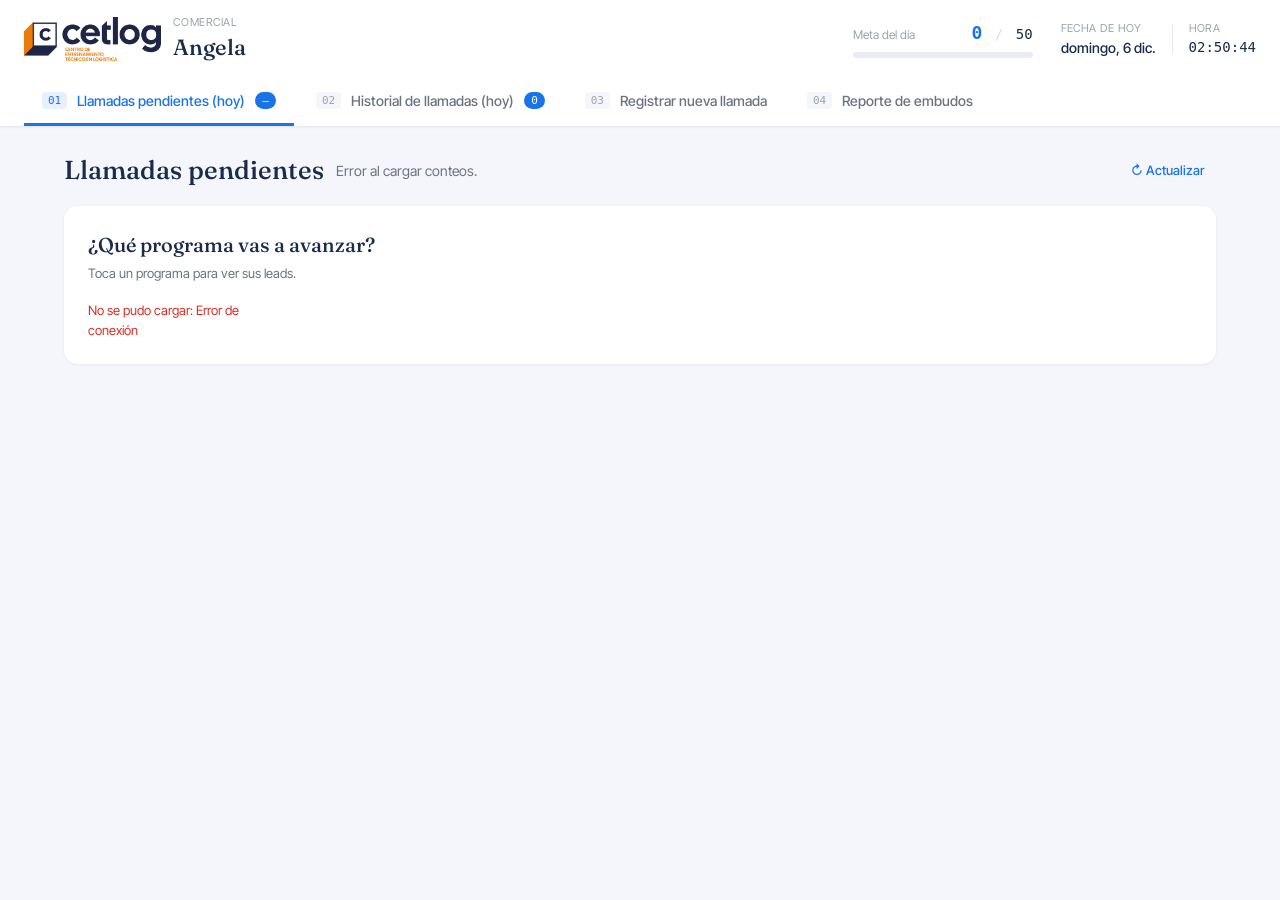
==== commit a378a85e: "Add files via upload" ====
--- a/angela.html
+++ b/angela.html
@@ -201,111 +201,179 @@
         <p class="panel-sub" id="registerSub">Ingresa los datos del lead y la llamada.</p>
       </div>
 
-      <!-- ETAPA START -->
-      <div class="stage" id="stage-start">
-        <div class="card start-card">
-          <div class="lead-info-banner hidden" id="leadInfoBanner">
-            <div class="lead-info-row">
-              <span class="lead-info-label">Lead Kommo:</span>
-              <strong class="lead-info-value" id="lbName">—</strong>
-            </div>
-            <div class="lead-info-row">
-              <span class="lead-info-label">Programa:</span>
-              <span class="lead-info-value" id="lbPrograma">—</span>
-              <span class="lead-info-sep">·</span>
-              <span class="lead-info-label">Situación:</span>
-              <span class="lead-info-value" id="lbSituacion">—</span>
-            </div>
-            <div class="lead-info-row">
-              <span class="lead-info-label">Código:</span>
-              <span class="lead-info-value mono" id="lbCodigo">—</span>
-            </div>
-            <button class="btn btn-ghost btn-sm" type="button" id="btnLimpiarLead">✕ Quitar lead</button>
-          </div>
-
-          <label class="field">
-            <span class="field-label">Contacto</span>
-            <input type="tel" id="inputContacto"
-                   placeholder="Ej. 51987654321"
-                   autocomplete="off" inputmode="numeric"
-                   maxlength="11" pattern="[0-9]{11}" />
-            <span class="field-hint" id="contactoHint">Solo 11 dígitos numéricos</span>
-          </label>
-
-          <label class="field">
-            <span class="field-label">Tipo de llamada</span>
-            <select id="tipoLlamada">
-              <option value="Nuevo lead">Nuevo lead</option>
-              <option value="Cobranza">Cobranza</option>
-              <option value="Invitación a demo">Invitación a demo</option>
-            </select>
-          </label>
-
-          <button class="btn btn-primary btn-lg" id="btnIniciar" disabled>
-            <span class="btn-dot"></span>
-            Iniciar llamada
-          </button>
-        </div>
-      </div>
-
-      <!-- ETAPA SOON (próximamente cobranza/demo) -->
-      <div class="stage hidden" id="stage-soon">
-        <div class="card start-card soon-card">
-          <div class="soon-icon">🚧</div>
-          <h3 id="soonTitle">Próximamente</h3>
-          <p class="soon-text">Este tipo de llamada se gestionará más adelante.</p>
-          <button class="btn btn-primary btn-lg btn-block" id="btnVolverInicio" type="button">
-            ← Volver al inicio
-          </button>
-        </div>
-      </div>
-
-      <!-- ETAPA CALLING -->
-      <div class="stage hidden" id="stage-calling">
-        <div class="card calling-card">
-
-          <!-- Header de la llamada -->
-          <div class="call-header">
-            <div class="call-info">
-              <span class="call-info-label">Contacto</span>
-              <strong class="call-info-value mono" id="dispContacto">—</strong>
-            </div>
-            <div class="call-info">
-              <span class="call-info-label">Inicio</span>
-              <strong class="call-info-value mono" id="dispHoraInicio">—</strong>
-            </div>
-            <div class="call-info">
-              <span class="call-info-label">Duración</span>
-              <strong class="call-info-value mono" id="callTimer">00:00</strong>
-            </div>
-          </div>
-
-          <!-- Acciones iniciales: contestó / no contestó -->
-          <div class="call-actions" id="callingActions1">
-            <button class="btn btn-success btn-lg" id="btnRespondio" type="button">
-              ✓ Sí contestó
+      <!-- Layout en 2 columnas: izquierda contacto, derecha ficha + form -->
+      <div class="register-grid">
+
+        <!-- ============================================ -->
+        <!-- COLUMNA IZQUIERDA: contacto + tipo + botón     -->
+        <!-- ============================================ -->
+        <div class="register-left">
+          <div class="card start-card-compact">
+            <label class="field">
+              <span class="field-label">Contacto</span>
+              <input type="tel" id="inputContacto"
+                     placeholder="Ej. 51987654321"
+                     autocomplete="off" inputmode="numeric"
+                     maxlength="11" pattern="[0-9]{11}" />
+              <span class="field-hint" id="contactoHint">Solo 11 dígitos numéricos</span>
+            </label>
+
+            <label class="field">
+              <span class="field-label">Tipo de llamada</span>
+              <select id="tipoLlamada">
+                <option value="Nueva llamada">Nueva llamada</option>
+                <option value="Llamada por cobranza">Llamada por cobranza</option>
+              </select>
+            </label>
+
+            <button class="btn btn-primary btn-lg btn-block" id="btnIniciar" disabled>
+              <span class="btn-dot"></span>
+              Iniciar llamada
             </button>
-            <button class="btn btn-danger btn-lg" id="btnNoRespondio" type="button">
-              ✕ No contestó
+
+            <!-- Timer compacto cuando está llamando -->
+            <div class="call-timer-box hidden" id="callTimerBox">
+              <div class="call-timer-row">
+                <span class="call-timer-label">⏱ Duración</span>
+                <strong class="call-timer-value mono" id="callTimer">00:00</strong>
+              </div>
+              <div class="call-timer-row">
+                <span class="call-timer-label">Inicio</span>
+                <span class="call-timer-value mono" id="dispHoraInicio">—</span>
+              </div>
+              <div class="call-timer-row hidden" id="dispHoraRespBox">
+                <span class="call-timer-label">Respondió</span>
+                <span class="call-timer-value mono" id="dispHoraResp">—</span>
+              </div>
+            </div>
+
+            <!-- Acciones iniciales: contestó / no contestó -->
+            <div class="call-actions-vertical hidden" id="callingActions1">
+              <button class="btn btn-success btn-block" id="btnRespondio" type="button">
+                ✓ Sí contestó
+              </button>
+              <button class="btn btn-danger btn-block" id="btnNoRespondio" type="button">
+                ✕ No contestó
+              </button>
+            </div>
+
+            <!-- Acción cuando ya respondió -->
+            <div class="hidden" id="callingActions2">
+              <button class="btn btn-primary btn-block" id="btnFinLlamada" type="button">
+                ⏺ Finalizar llamada
+              </button>
+            </div>
+          </div>
+        </div>
+
+        <!-- ============================================ -->
+        <!-- COLUMNA DERECHA: ficha Kommo / formulario      -->
+        <!-- ============================================ -->
+        <div class="register-right">
+
+          <!-- Estado 1: SIN lead vinculado (mensaje guía) -->
+          <div class="card empty-lead-card" id="emptyLeadCard">
+            <div class="empty-icon">👤</div>
+            <h3>Sin lead vinculado</h3>
+            <p class="muted">
+              Para ver la ficha del lead aquí, ve a "Llamadas pendientes"
+              y presiona el botón <strong>📞 Llamar</strong> sobre cualquier lead.
+            </p>
+            <p class="muted">
+              También puedes escribir un número manualmente a la izquierda
+              y presionar "Iniciar llamada" si no está en Kommo.
+            </p>
+          </div>
+
+          <!-- Estado 2: CON lead vinculado (ficha) -->
+          <div class="card hidden lead-card" id="leadCard">
+            <div class="lead-card-header">
+              <h3 class="lead-card-title" id="lcName">—</h3>
+              <button class="btn btn-ghost btn-sm" type="button" id="btnLimpiarLead">✕ Quitar</button>
+            </div>
+
+            <div class="lead-card-grid">
+              <div class="lead-field">
+                <span class="lead-field-label">Código</span>
+                <span class="lead-field-value mono" id="lcCodigo">—</span>
+              </div>
+              <div class="lead-field">
+                <span class="lead-field-label">Programa</span>
+                <span class="lead-field-value" id="lcPrograma">—</span>
+              </div>
+              <div class="lead-field">
+                <span class="lead-field-label">Situación</span>
+                <span class="lead-field-value" id="lcSituacion">—</span>
+              </div>
+              <div class="lead-field">
+                <span class="lead-field-label">Embudo</span>
+                <span class="lead-field-value" id="lcEmbudo">—</span>
+              </div>
+              <div class="lead-field">
+                <span class="lead-field-label">Universidad</span>
+                <span class="lead-field-value" id="lcUniversidad">—</span>
+              </div>
+              <div class="lead-field">
+                <span class="lead-field-label">Carrera</span>
+                <span class="lead-field-value" id="lcCarrera">—</span>
+              </div>
+              <div class="lead-field">
+                <span class="lead-field-label">Ciclo</span>
+                <span class="lead-field-value" id="lcCiclo">—</span>
+              </div>
+              <div class="lead-field">
+                <span class="lead-field-label">Distrito</span>
+                <span class="lead-field-value" id="lcDistrito">—</span>
+              </div>
+              <div class="lead-field">
+                <span class="lead-field-label">Presupuesto</span>
+                <span class="lead-field-value" id="lcPresupuesto">—</span>
+              </div>
+              <div class="lead-field">
+                <span class="lead-field-label">Descuento otorgado</span>
+                <span class="lead-field-value" id="lcDescuento">—</span>
+              </div>
+              <div class="lead-field full">
+                <span class="lead-field-label">Comentarios del cierre</span>
+                <span class="lead-field-value" id="lcCierre">—</span>
+              </div>
+              <div class="lead-field full">
+                <span class="lead-field-label">Objeciones</span>
+                <span class="lead-field-value" id="lcObjeciones">—</span>
+              </div>
+              <div class="lead-field full">
+                <span class="lead-field-label">Ex-entrenado</span>
+                <span class="lead-field-value" id="lcExEntrenado">—</span>
+              </div>
+            </div>
+
+            <div class="lead-notes" id="lcNotasWrap">
+              <h4 class="lead-notes-title">📝 Comentarios de Kommo</h4>
+              <div id="lcNotas"></div>
+            </div>
+          </div>
+
+          <!-- Estado 3: Cargando ficha -->
+          <div class="card hidden loading-card" id="leadLoading">
+            <span class="spinner"></span>
+            <p>Cargando datos del lead…</p>
+          </div>
+
+          <!-- Estado "Próximamente" (cobranza) -->
+          <div class="card hidden soon-card" id="soonCard">
+            <div class="soon-icon">🚧</div>
+            <h3 id="soonTitle">Próximamente</h3>
+            <p class="soon-text">Este tipo de llamada se gestionará más adelante.</p>
+            <button class="btn btn-primary" id="btnVolverInicio" type="button">
+              ← Volver al inicio
             </button>
-          </div>
-
-          <!-- Acciones cuando ya respondió -->
-          <div class="call-actions hidden" id="callingActions2">
-            <button class="btn btn-primary btn-lg" id="btnFinLlamada" type="button">
-              ⏺ Finalizar llamada
-            </button>
-          </div>
-
-          <!-- Hora de respuesta -->
-          <div class="hidden" id="respondioInfo">
-            <p class="muted">Respondió a las <span class="mono" id="dispHoraResp">—</span>.</p>
           </div>
 
           <!-- ============================================ -->
           <!-- FORMULARIO: lado SÍ CONTESTÓ                  -->
           <!-- ============================================ -->
-          <div class="form-card hidden" id="liveForm">
+          <div class="card form-card hidden" id="liveForm">
+            <h3 class="form-title">📝 Datos de la llamada</h3>
 
             <div class="section-divider"><span>Resultado de la llamada</span></div>
 
@@ -334,7 +402,6 @@
               </div>
             </label>
 
-            <!-- Motivo no interés (solo si interés=No) -->
             <label class="field hidden" id="motivoNoInteresWrap">
               <span class="field-label">Motivo de no interés</span>
               <select id="motivoNoInteres">
@@ -352,25 +419,32 @@
               <input type="text" id="motivoNoInteresOtros" placeholder="Escribe el motivo…" />
             </label>
 
-            <label class="field">
-              <span class="field-label">Carrera</span>
-              <input type="text" id="carrera" placeholder="Ej. Ing. Industrial" />
-            </label>
-
-            <label class="field">
-              <span class="field-label">Provincia</span>
-              <input type="text" id="provincia" placeholder="Ej. Lima" />
-            </label>
-
-            <label class="field">
-              <span class="field-label">Edad</span>
-              <input type="number" id="edad" min="14" max="100" placeholder="Ej. 22" />
-            </label>
-
-            <label class="field check-field">
-              <input type="checkbox" id="demoCheck" />
-              <span>¿Se le ofreció una <strong>demo</strong>?</span>
-            </label>
+            <div class="form-grid-2">
+              <label class="field">
+                <span class="field-label">Universidad / Instituto</span>
+                <input type="text" id="universidad" placeholder="Ej. UNMSM" />
+              </label>
+              <label class="field">
+                <span class="field-label">Carrera</span>
+                <input type="text" id="carrera" placeholder="Ej. Ing. Industrial" />
+              </label>
+              <label class="field">
+                <span class="field-label">Ciclo</span>
+                <input type="text" id="ciclo" placeholder="Ej. 5to" />
+              </label>
+              <label class="field">
+                <span class="field-label">Distrito</span>
+                <input type="text" id="provincia" placeholder="Ej. Lima" />
+              </label>
+              <label class="field">
+                <span class="field-label">Edad</span>
+                <input type="number" id="edad" min="14" max="100" placeholder="Ej. 22" />
+              </label>
+              <label class="field check-field">
+                <input type="checkbox" id="demoCheck" />
+                <span>¿Se le ofreció una <strong>demo</strong>?</span>
+              </label>
+            </div>
 
             <div class="section-divider"><span>Seguimiento</span></div>
 
@@ -410,7 +484,7 @@
 
             <label class="field" id="razonLlamadaWrapYes">
               <span class="field-label" id="razonLlamadaLabelYes">
-                Razón <span class="req-mark" id="razonReqMarkYes">*</span>
+                Razón
               </span>
               <select id="razonNuevaLlamadaYes">
                 <option value="">Seleccionar…</option>
@@ -440,8 +514,8 @@
           <!-- ============================================ -->
           <!-- FORMULARIO: lado NO CONTESTÓ                  -->
           <!-- ============================================ -->
-          <div class="form-card hidden" id="noAnswerPanel">
-            <div class="section-divider"><span>No contestó</span></div>
+          <div class="card form-card hidden" id="noAnswerPanel">
+            <h3 class="form-title">📵 No contestó</h3>
 
             <label class="field">
               <span class="field-label">Motivo</span>
@@ -489,7 +563,7 @@
 
             <label class="field" id="razonLlamadaWrapNo">
               <span class="field-label" id="razonLlamadaLabelNo">
-                Razón <span class="req-mark" id="razonReqMarkNo">*</span>
+                Razón
               </span>
               <select id="razonNuevaLlamadaNo">
                 <option value="">Seleccionar…</option>
@@ -516,8 +590,8 @@
             </div>
           </div>
 
-        </div>
-      </div>
+        </div>  <!-- /register-right -->
+      </div>  <!-- /register-grid -->
     </section>
 
     <!-- ================================================ -->
--- a/styles.css
+++ b/styles.css
@@ -554,3 +554,160 @@
   .brand-logo { height: 36px; }
   .brand-name { font-size: 18px; }
 }
+
+/* ============================================================
+   REGISTER GRID (layout 2 columnas)
+   ============================================================ */
+.register-grid {
+  display: grid;
+  grid-template-columns: 380px 1fr;
+  gap: 20px;
+  align-items: start;
+}
+@media (max-width: 880px) {
+  .register-grid { grid-template-columns: 1fr; }
+}
+
+.register-left { position: sticky; top: 20px; }
+
+.start-card-compact { padding: 20px; }
+.start-card-compact .field { margin-bottom: 12px; }
+.start-card-compact .btn { margin-top: 8px; }
+
+.call-timer-box {
+  margin-top: 16px;
+  padding: 14px;
+  background: linear-gradient(135deg, #1A2B4C 0%, #0D1B3F 100%);
+  color: #fff;
+  border-radius: 10px;
+}
+.call-timer-row {
+  display: flex;
+  justify-content: space-between;
+  align-items: center;
+  margin-bottom: 6px;
+}
+.call-timer-row:last-child { margin-bottom: 0; }
+.call-timer-label { font-size: 12px; opacity: 0.7; text-transform: uppercase; letter-spacing: .04em; }
+.call-timer-value { font-size: 16px; }
+#callTimer { font-size: 22px; color: #FFD54F; }
+
+.call-actions-vertical {
+  display: flex;
+  flex-direction: column;
+  gap: 8px;
+  margin-top: 14px;
+}
+
+/* ============================================================
+   LEAD CARD (ficha del lead a la derecha)
+   ============================================================ */
+.empty-lead-card {
+  text-align: center;
+  padding: 48px 24px;
+}
+.empty-lead-card .empty-icon { font-size: 56px; margin-bottom: 8px; }
+.empty-lead-card h3 { font-family: 'Fraunces', serif; font-weight: 500; margin: 0 0 12px; }
+.empty-lead-card p { color: #6B7383; margin-bottom: 8px; }
+
+.loading-card {
+  display: flex;
+  flex-direction: column;
+  align-items: center;
+  gap: 12px;
+  padding: 40px 20px;
+  color: #6B7383;
+}
+
+.lead-card { padding: 24px; }
+.lead-card-header {
+  display: flex;
+  justify-content: space-between;
+  align-items: flex-start;
+  gap: 12px;
+  padding-bottom: 14px;
+  margin-bottom: 16px;
+  border-bottom: 1px solid #E5E9F2;
+}
+.lead-card-title {
+  font-family: 'Fraunces', serif;
+  font-size: 22px;
+  font-weight: 500;
+  margin: 0;
+  color: #1A2B4C;
+}
+
+.lead-card-grid {
+  display: grid;
+  grid-template-columns: repeat(2, 1fr);
+  gap: 12px 18px;
+  margin-bottom: 18px;
+}
+.lead-field { display: flex; flex-direction: column; gap: 2px; }
+.lead-field.full { grid-column: 1 / -1; }
+.lead-field-label {
+  font-size: 11px;
+  color: #9CA3AF;
+  text-transform: uppercase;
+  letter-spacing: .04em;
+}
+.lead-field-value {
+  font-size: 14px;
+  color: #1A2B4C;
+  font-weight: 500;
+}
+
+.lead-notes {
+  border-top: 1px solid #E5E9F2;
+  padding-top: 14px;
+}
+.lead-notes-title {
+  font-size: 13px;
+  font-weight: 600;
+  color: #4A5568;
+  margin: 0 0 10px;
+}
+.lead-note-item {
+  background: #FAFBFC;
+  border-left: 3px solid #1A73E8;
+  padding: 10px 12px;
+  margin-bottom: 8px;
+  border-radius: 0 6px 6px 0;
+  font-size: 13px;
+}
+.lead-note-date {
+  font-size: 11px;
+  color: #9CA3AF;
+  margin-bottom: 4px;
+}
+.lead-note-text {
+  color: #4A5568;
+  white-space: pre-wrap;
+  word-wrap: break-word;
+}
+
+/* ============================================================
+   FORM CARD (con título)
+   ============================================================ */
+.form-card { padding: 24px; }
+.form-title {
+  font-family: 'Fraunces', serif;
+  font-size: 20px;
+  font-weight: 500;
+  margin: 0 0 16px;
+}
+
+.form-grid-2 {
+  display: grid;
+  grid-template-columns: 1fr 1fr;
+  gap: 12px;
+}
+@media (max-width: 720px) {
+  .form-grid-2 { grid-template-columns: 1fr; }
+}
+.form-grid-2 .field { margin-bottom: 0; }
+
+.soon-card {
+  text-align: center;
+  padding: 40px 24px;
+}
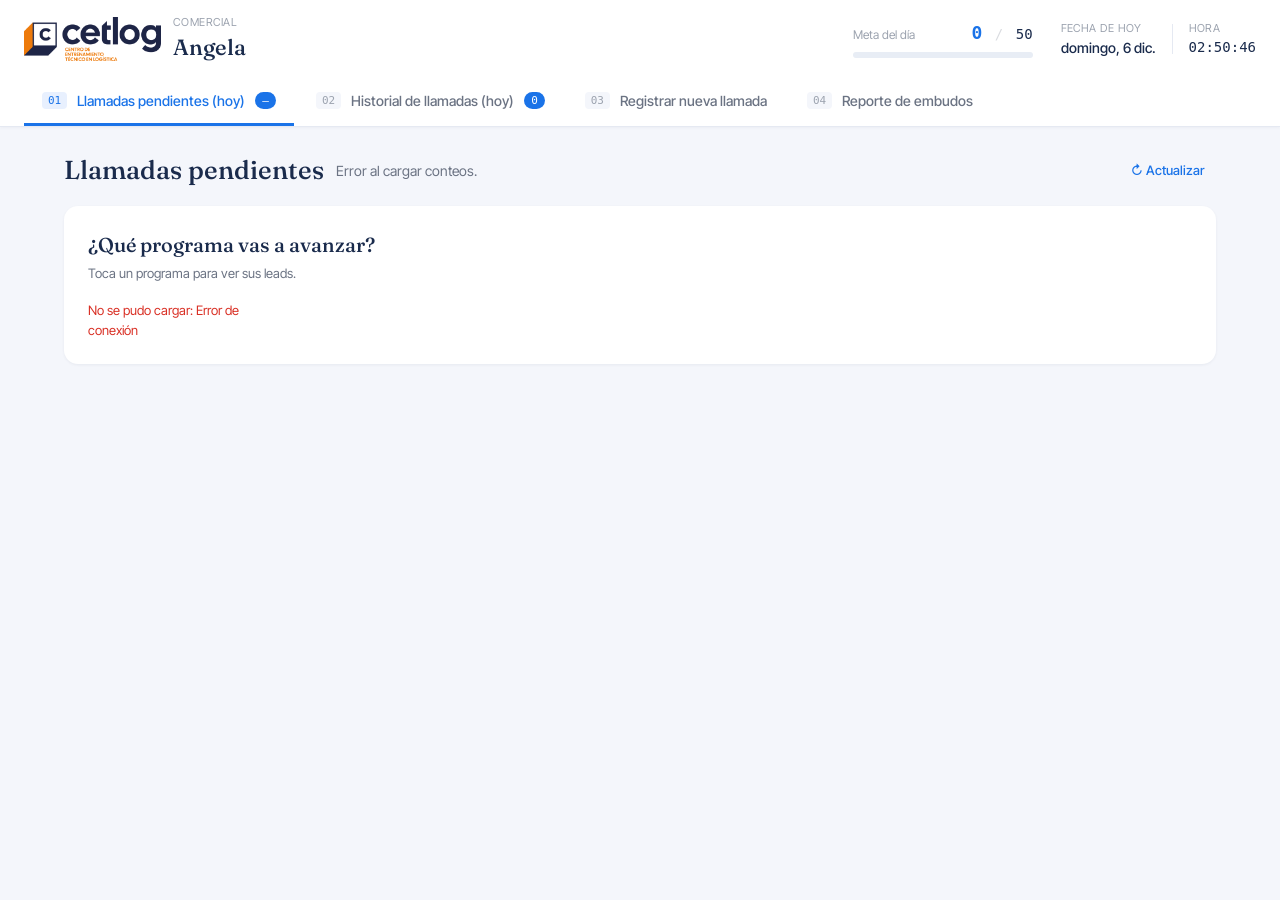
==== commit ccda582a: "Add files via upload" ====
--- a/angela.html
+++ b/angela.html
@@ -193,22 +193,51 @@
     </section>
 
     <!-- ================================================ -->
-    <!-- PESTAÑA 3: REGISTRAR NUEVA LLAMADA                -->
+    <!-- PESTAÑA 3: REGISTRAR NUEVA LLAMADA (REDISEÑADA)   -->
     <!-- ================================================ -->
     <section class="tab-panel" id="panel-register">
       <div class="panel-head">
         <h2 class="panel-title">Registrar nueva llamada</h2>
-        <p class="panel-sub" id="registerSub">Ingresa los datos del lead y la llamada.</p>
-      </div>
-
-      <!-- Layout en 2 columnas: izquierda contacto, derecha ficha + form -->
+        <p class="panel-sub">Ingresa el número o llega desde "Llamadas pendientes".</p>
+      </div>
+
       <div class="register-grid">
 
         <!-- ============================================ -->
-        <!-- COLUMNA IZQUIERDA: contacto + tipo + botón     -->
+        <!-- COLUMNA IZQUIERDA                             -->
         <!-- ============================================ -->
         <div class="register-left">
-          <div class="card start-card-compact">
+
+          <!-- Bloque de contacto y control de llamada -->
+          <div class="card start-card-compact" id="leftCallCard">
+
+            <!-- Ficha compacta del lead (solo si viene de Kommo) -->
+            <div class="lead-mini-card hidden" id="leadMiniCard">
+              <div class="lead-mini-header">
+                <span class="lead-mini-title">Lead vinculado</span>
+                <button class="btn-toggle-mini" id="btnToggleLeadMini" type="button" title="Mostrar/ocultar ficha">−</button>
+              </div>
+              <div class="lead-mini-content" id="leadMiniContent">
+                <div class="mini-field">
+                  <span class="mini-label">Programa</span>
+                  <strong id="lcmPrograma">—</strong>
+                </div>
+                <div class="mini-field">
+                  <span class="mini-label">Situación</span>
+                  <span id="lcmSituacion">—</span>
+                </div>
+                <div class="mini-notes" id="lcmNotasWrap">
+                  <span class="mini-label">Comentarios</span>
+                  <div id="lcmNotas"></div>
+                </div>
+                <div class="mini-loading hidden" id="lcmLoading">
+                  <span class="spinner"></span>
+                  <span>Cargando datos del lead…</span>
+                </div>
+              </div>
+            </div>
+
+            <!-- Input contacto + tipo -->
             <label class="field">
               <span class="field-label">Contacto</span>
               <input type="tel" id="inputContacto"
@@ -226,12 +255,16 @@
               </select>
             </label>
 
+            <!-- Botones principales -->
             <button class="btn btn-primary btn-lg btn-block" id="btnIniciar" disabled>
               <span class="btn-dot"></span>
               Iniciar llamada
             </button>
-
-            <!-- Timer compacto cuando está llamando -->
+            <button class="btn btn-secondary btn-block" id="btnCancelarLlamada" type="button" style="margin-top: 8px;">
+              Cancelar llamada
+            </button>
+
+            <!-- Timer y estado de la llamada -->
             <div class="call-timer-box hidden" id="callTimerBox">
               <div class="call-timer-row">
                 <span class="call-timer-label">⏱ Duración</span>
@@ -242,239 +275,199 @@
                 <span class="call-timer-value mono" id="dispHoraInicio">—</span>
               </div>
               <div class="call-timer-row hidden" id="dispHoraRespBox">
-                <span class="call-timer-label">Respondió</span>
+                <span class="call-timer-label">Contestó</span>
                 <span class="call-timer-value mono" id="dispHoraResp">—</span>
               </div>
             </div>
 
-            <!-- Acciones iniciales: contestó / no contestó -->
-            <div class="call-actions-vertical hidden" id="callingActions1">
-              <button class="btn btn-success btn-block" id="btnRespondio" type="button">
+            <!-- Botones durante la llamada -->
+            <div class="hidden call-actions-vertical" id="callPhase2Actions" style="margin-top: 12px;">
+              <button class="btn btn-success btn-block btn-lg" id="btnRespondio" type="button">
                 ✓ Sí contestó
               </button>
-              <button class="btn btn-danger btn-block" id="btnNoRespondio" type="button">
+              <button class="btn btn-danger btn-block btn-lg" id="btnNoRespondio" type="button">
                 ✕ No contestó
               </button>
             </div>
 
-            <!-- Acción cuando ya respondió -->
-            <div class="hidden" id="callingActions2">
-              <button class="btn btn-primary btn-block" id="btnFinLlamada" type="button">
-                ⏺ Finalizar llamada
+            <div class="hidden" id="callPhase3Actions" style="margin-top: 12px;">
+              <button class="btn btn-primary btn-block btn-lg" id="btnFinInteraccion" type="button">
+                ⏹ Fin de la interacción
               </button>
             </div>
           </div>
         </div>
 
         <!-- ============================================ -->
-        <!-- COLUMNA DERECHA: ficha Kommo / formulario      -->
+        <!-- COLUMNA DERECHA — FORMULARIO SIEMPRE VISIBLE -->
         <!-- ============================================ -->
         <div class="register-right">
-
-          <!-- Estado 1: SIN lead vinculado (mensaje guía) -->
-          <div class="card empty-lead-card" id="emptyLeadCard">
-            <div class="empty-icon">👤</div>
-            <h3>Sin lead vinculado</h3>
-            <p class="muted">
-              Para ver la ficha del lead aquí, ve a "Llamadas pendientes"
-              y presiona el botón <strong>📞 Llamar</strong> sobre cualquier lead.
-            </p>
-            <p class="muted">
-              También puedes escribir un número manualmente a la izquierda
-              y presionar "Iniciar llamada" si no está en Kommo.
-            </p>
-          </div>
-
-          <!-- Estado 2: CON lead vinculado (ficha) -->
-          <div class="card hidden lead-card" id="leadCard">
-            <div class="lead-card-header">
-              <h3 class="lead-card-title" id="lcName">—</h3>
-              <button class="btn btn-ghost btn-sm" type="button" id="btnLimpiarLead">✕ Quitar</button>
-            </div>
-
-            <div class="lead-card-grid">
-              <div class="lead-field">
-                <span class="lead-field-label">Código</span>
-                <span class="lead-field-value mono" id="lcCodigo">—</span>
-              </div>
-              <div class="lead-field">
-                <span class="lead-field-label">Programa</span>
-                <span class="lead-field-value" id="lcPrograma">—</span>
-              </div>
-              <div class="lead-field">
-                <span class="lead-field-label">Situación</span>
-                <span class="lead-field-value" id="lcSituacion">—</span>
-              </div>
-              <div class="lead-field">
-                <span class="lead-field-label">Embudo</span>
-                <span class="lead-field-value" id="lcEmbudo">—</span>
-              </div>
-              <div class="lead-field">
-                <span class="lead-field-label">Universidad</span>
-                <span class="lead-field-value" id="lcUniversidad">—</span>
-              </div>
-              <div class="lead-field">
-                <span class="lead-field-label">Carrera</span>
-                <span class="lead-field-value" id="lcCarrera">—</span>
-              </div>
-              <div class="lead-field">
-                <span class="lead-field-label">Ciclo</span>
-                <span class="lead-field-value" id="lcCiclo">—</span>
-              </div>
-              <div class="lead-field">
-                <span class="lead-field-label">Distrito</span>
-                <span class="lead-field-value" id="lcDistrito">—</span>
-              </div>
-              <div class="lead-field">
-                <span class="lead-field-label">Presupuesto</span>
-                <span class="lead-field-value" id="lcPresupuesto">—</span>
-              </div>
-              <div class="lead-field">
-                <span class="lead-field-label">Descuento otorgado</span>
-                <span class="lead-field-value" id="lcDescuento">—</span>
-              </div>
-              <div class="lead-field full">
-                <span class="lead-field-label">Comentarios del cierre</span>
-                <span class="lead-field-value" id="lcCierre">—</span>
-              </div>
-              <div class="lead-field full">
-                <span class="lead-field-label">Objeciones</span>
-                <span class="lead-field-value" id="lcObjeciones">—</span>
-              </div>
-              <div class="lead-field full">
-                <span class="lead-field-label">Ex-entrenado</span>
-                <span class="lead-field-value" id="lcExEntrenado">—</span>
-              </div>
-            </div>
-
-            <div class="lead-notes" id="lcNotasWrap">
-              <h4 class="lead-notes-title">📝 Comentarios de Kommo</h4>
-              <div id="lcNotas"></div>
-            </div>
-          </div>
-
-          <!-- Estado 3: Cargando ficha -->
-          <div class="card hidden loading-card" id="leadLoading">
-            <span class="spinner"></span>
-            <p>Cargando datos del lead…</p>
-          </div>
-
-          <!-- Estado "Próximamente" (cobranza) -->
-          <div class="card hidden soon-card" id="soonCard">
-            <div class="soon-icon">🚧</div>
-            <h3 id="soonTitle">Próximamente</h3>
-            <p class="soon-text">Este tipo de llamada se gestionará más adelante.</p>
-            <button class="btn btn-primary" id="btnVolverInicio" type="button">
-              ← Volver al inicio
-            </button>
-          </div>
-
-          <!-- ============================================ -->
-          <!-- FORMULARIO: lado SÍ CONTESTÓ                  -->
-          <!-- ============================================ -->
-          <div class="card form-card hidden" id="liveForm">
-            <h3 class="form-title">📝 Datos de la llamada</h3>
-
-            <div class="section-divider"><span>Resultado de la llamada</span></div>
-
-            <label class="field">
-              <span class="field-label">¿Contestó? <small class="muted">(habló más de 1 minuto)</small></span>
-              <div class="chip-group" id="contestoGroup" data-name="contesto">
+          <div class="card form-card" id="liveForm">
+
+            <!-- ========== INFORMACIÓN DEL LEAD ========== -->
+            <div class="section-divider"><span>Información del lead</span></div>
+
+            <label class="field">
+              <span class="field-label">Nombre</span>
+              <input type="text" id="nombreLead" placeholder="Nombre del lead" />
+            </label>
+
+            <label class="field">
+              <span class="field-label">Programa de interés</span>
+              <input type="text" id="programaInteres" placeholder="Ej. TCI, GAC I..." />
+            </label>
+
+            <div class="form-grid-2">
+              <label class="field">
+                <span class="field-label">Universidad / Instituto</span>
+                <input type="text" id="universidad" placeholder="Ej. UNMSM" />
+              </label>
+              <label class="field">
+                <span class="field-label">Carrera</span>
+                <select id="carrera">
+                  <option value="">Seleccionar…</option>
+                  <option>Negocios Internacionales</option>
+                  <option>Administración</option>
+                  <option>Ing. Industrial</option>
+                  <option>Adm. Logística</option>
+                  <option>Adm. Industrial</option>
+                  <option>Otra carrera afín</option>
+                  <option>No tiene carrera</option>
+                  <option>No segmento carrera</option>
+                </select>
+              </label>
+            </div>
+
+            <div class="form-grid-2">
+              <label class="field">
+                <span class="field-label">Ciclo</span>
+                <select id="ciclo">
+                  <option value="">Seleccionar…</option>
+                  <option>1</option><option>2</option><option>3</option>
+                  <option>4</option><option>5</option><option>6</option>
+                  <option>7</option><option>8</option><option>9</option>
+                  <option>10</option>
+                  <option>Bachiller</option>
+                  <option>Egresado</option>
+                </select>
+              </label>
+              <label class="field">
+                <span class="field-label">Provincia</span>
+                <div class="chip-group" id="provinciaGroup" data-name="provincia">
+                  <button type="button" class="chip" data-value="Sí">Sí</button>
+                  <button type="button" class="chip" data-value="No">No</button>
+                </div>
+              </label>
+            </div>
+
+            <label class="field">
+              <span class="field-label">Edad</span>
+              <div class="chip-group" id="edadGroup" data-name="edad">
                 <button type="button" class="chip" data-value="Sí">Sí</button>
                 <button type="button" class="chip" data-value="No">No</button>
               </div>
             </label>
 
-            <label class="field">
-              <span class="field-label">Calidad del lead</span>
-              <div class="chip-group" id="calidadGroup" data-name="calidad">
-                <button type="button" class="chip" data-value="Caliente">🔥 Caliente</button>
-                <button type="button" class="chip" data-value="Tibio">🌡 Tibio</button>
-                <button type="button" class="chip" data-value="Frío">❄ Frío</button>
-              </div>
-            </label>
-
-            <label class="field">
-              <span class="field-label">¿Mostró interés?</span>
-              <div class="chip-group" id="interesGroup" data-name="interes">
+            <!-- ========== INTERÉS DEL LEAD ========== -->
+            <div class="section-divider"><span>Interés del lead</span></div>
+
+            <div class="form-grid-2">
+              <label class="field">
+                <span class="field-label">¿Hubo conversación?</span>
+                <div class="chip-group" id="conversacionGroup" data-name="conversacion">
+                  <button type="button" class="chip" data-value="Sí">Sí</button>
+                  <button type="button" class="chip" data-value="No">No</button>
+                </div>
+              </label>
+              <label class="field">
+                <span class="field-label">Calidad del lead</span>
+                <div class="chip-group" id="calidadGroup" data-name="calidad">
+                  <button type="button" class="chip" data-value="Caliente">🔥 Caliente</button>
+                  <button type="button" class="chip" data-value="Tibio">🌡 Tibio</button>
+                  <button type="button" class="chip" data-value="Frío">❄ Frío</button>
+                </div>
+              </label>
+            </div>
+
+            <div class="form-grid-2">
+              <label class="field">
+                <span class="field-label">¿Se le ofreció una demo?</span>
+                <div class="chip-group" id="demoGroup" data-name="demo">
+                  <button type="button" class="chip" data-value="Sí">Sí</button>
+                  <button type="button" class="chip" data-value="No">No</button>
+                </div>
+              </label>
+              <label class="field hidden" id="situacionDemoWrap">
+                <span class="field-label">Situación de la demo</span>
+                <select id="situacionDemo">
+                  <option value="">Seleccionar…</option>
+                  <option>Interesado</option>
+                  <option>Confirma asistencia</option>
+                  <option>No interesado</option>
+                </select>
+              </label>
+            </div>
+
+            <label class="field hidden" id="fechaDemoWrap">
+              <span class="field-label">Fecha de la demo confirmada</span>
+              <input type="date" id="fechaDemoConfirmada" />
+            </label>
+
+            <div class="form-grid-2">
+              <label class="field">
+                <span class="field-label">¿Se le ofreció un descuento?</span>
+                <div class="chip-group" id="descuentoGroup" data-name="descuento">
+                  <button type="button" class="chip" data-value="Sí">Sí</button>
+                  <button type="button" class="chip" data-value="No">No</button>
+                </div>
+              </label>
+              <label class="field hidden" id="descuentoOfrecidoWrap">
+                <span class="field-label">% Descuento ofrecido</span>
+                <input type="number" id="descuentoOfrecido" min="1" max="100" placeholder="1-100" />
+              </label>
+            </div>
+
+            <label class="field">
+              <span class="field-label">¿Lead ganado? (solo falta pagar)</span>
+              <div class="chip-group" id="ventaGroup" data-name="venta">
                 <button type="button" class="chip" data-value="Sí">Sí</button>
                 <button type="button" class="chip" data-value="No">No</button>
               </div>
             </label>
 
-            <label class="field hidden" id="motivoNoInteresWrap">
-              <span class="field-label">Motivo de no interés</span>
-              <select id="motivoNoInteres">
-                <option value="">Seleccionar…</option>
-                <option value="Precio">Precio</option>
-                <option value="Horario">Horario</option>
-                <option value="Modalidad">Modalidad</option>
-                <option value="No es el momento">No es el momento</option>
-                <option value="Ya tomó el curso">Ya tomó el curso</option>
-                <option value="Otros">Otros</option>
-              </select>
-            </label>
-            <label class="field hidden" id="motivoOtrosWrap">
-              <span class="field-label">Especificar motivo</span>
-              <input type="text" id="motivoNoInteresOtros" placeholder="Escribe el motivo…" />
-            </label>
-
-            <div class="form-grid-2">
-              <label class="field">
-                <span class="field-label">Universidad / Instituto</span>
-                <input type="text" id="universidad" placeholder="Ej. UNMSM" />
-              </label>
-              <label class="field">
-                <span class="field-label">Carrera</span>
-                <input type="text" id="carrera" placeholder="Ej. Ing. Industrial" />
-              </label>
-              <label class="field">
-                <span class="field-label">Ciclo</span>
-                <input type="text" id="ciclo" placeholder="Ej. 5to" />
-              </label>
-              <label class="field">
-                <span class="field-label">Distrito</span>
-                <input type="text" id="provincia" placeholder="Ej. Lima" />
-              </label>
-              <label class="field">
-                <span class="field-label">Edad</span>
-                <input type="number" id="edad" min="14" max="100" placeholder="Ej. 22" />
-              </label>
-              <label class="field check-field">
-                <input type="checkbox" id="demoCheck" />
-                <span>¿Se le ofreció una <strong>demo</strong>?</span>
-              </label>
-            </div>
-
-            <div class="section-divider"><span>Seguimiento</span></div>
-
-            <label class="field toggle-field">
-              <span>¿Llamar luego?</span>
-              <input type="checkbox" id="llamarLuegoYes" />
-            </label>
-
-            <div class="datetime-row hidden" id="proxContactoYesWrap">
+            <!-- ========== SEGUIMIENTO ========== -->
+            <div class="section-divider"><span>Seguimiento del lead</span></div>
+
+            <label class="field">
+              <span class="field-label">¿Llamar luego?</span>
+              <div class="chip-group" id="llamarLuegoGroup" data-name="llamarLuego">
+                <button type="button" class="chip" data-value="Sí">Sí</button>
+                <button type="button" class="chip" data-value="No">No</button>
+              </div>
+            </label>
+
+            <div class="datetime-row hidden" id="proxContactoWrap">
               <label class="field">
                 <span class="field-label">Fecha tentativa</span>
-                <input type="date" id="proxContactoYes" />
+                <input type="date" id="proxContacto" />
               </label>
               <div class="field">
                 <span class="field-label">Hora tentativa</span>
                 <div class="time-picker">
-                  <select id="proxHoraYesH" class="time-h">
+                  <select id="proxHoraH" class="time-h">
                     <option value="">HORA</option>
                     <option>1</option><option>2</option><option>3</option>
                     <option>4</option><option>5</option><option>6</option>
                     <option>7</option><option>8</option><option>9</option>
                     <option>10</option><option>11</option><option>12</option>
                   </select>
-                  <select id="proxHoraYesM" class="time-m">
+                  <select id="proxHoraM" class="time-m">
                     <option value="00">:00</option>
                     <option value="15">:15</option>
                     <option value="30">:30</option>
                     <option value="45">:45</option>
                   </select>
-                  <select id="proxHoraYesAP" class="time-ap">
+                  <select id="proxHoraAP" class="time-ap">
                     <option>a.m.</option>
                     <option selected>p.m.</option>
                   </select>
@@ -482,116 +475,36 @@
               </div>
             </div>
 
-            <label class="field" id="razonLlamadaWrapYes">
-              <span class="field-label" id="razonLlamadaLabelYes">
-                Razón
-              </span>
-              <select id="razonNuevaLlamadaYes">
+            <label class="field">
+              <span class="field-label">Razón de la llamada</span>
+              <select id="razonLlamada">
                 <option value="">Seleccionar…</option>
+                <option>Primera llamada</option>
+                <option>Seguimiento</option>
+                <option>Cobranza</option>
+                <option>Recuperación</option>
+                <option>Otro</option>
               </select>
             </label>
 
-            <label class="field hidden" id="razonOtrosWrapYes">
-              <span class="field-label">Especificar razón</span>
-              <input type="text" id="razonNuevaLlamadaOtrosYes" placeholder="Escribe la razón…" />
-            </label>
-
+            <!-- ========== OBSERVACIONES ========== -->
             <div class="section-divider"><span>Observaciones</span></div>
 
             <label class="field">
-              <span class="field-label">Observación</span>
-              <textarea id="Nota" rows="3" placeholder="Notas adicionales de la llamada…"></textarea>
-            </label>
-
+              <span class="field-label">Nota</span>
+              <textarea id="nota" rows="3" placeholder="Notas de la llamada…"></textarea>
+            </label>
+
+            <!-- Botón GUARDAR (única acción del formulario) -->
             <div class="actions-row">
-              <button class="btn btn-secondary" id="btnCancelarYes" type="button">Cancelar</button>
-              <button class="btn btn-primary btn-lg" id="btnGuardarYes" type="button">
-                💾 Guardar llamada
+              <button class="btn btn-primary btn-lg btn-block" id="btnGuardarLlamada" type="button">
+                💾 Guardar información
               </button>
             </div>
           </div>
-
-          <!-- ============================================ -->
-          <!-- FORMULARIO: lado NO CONTESTÓ                  -->
-          <!-- ============================================ -->
-          <div class="card form-card hidden" id="noAnswerPanel">
-            <h3 class="form-title">📵 No contestó</h3>
-
-            <label class="field">
-              <span class="field-label">Motivo</span>
-              <div class="chip-group" id="motivoNoGroup" data-name="motivoNo">
-                <button type="button" class="chip" data-value="Buzón">📦 Buzón de voz</button>
-                <button type="button" class="chip" data-value="No respondió">📵 No respondió</button>
-                <button type="button" class="chip" data-value="Cortó">⛔ Cortó</button>
-                <button type="button" class="chip" data-value="Otro">Otro</button>
-              </div>
-            </label>
-
-            <label class="field toggle-field">
-              <span>¿Volver a llamar?</span>
-              <input type="checkbox" id="volverLlamarNo" checked />
-            </label>
-
-            <div class="datetime-row" id="proxContactoNoWrap">
-              <label class="field">
-                <span class="field-label">Fecha tentativa</span>
-                <input type="date" id="proxContactoNo" />
-              </label>
-              <div class="field">
-                <span class="field-label">Hora tentativa</span>
-                <div class="time-picker">
-                  <select id="proxHoraNoH" class="time-h">
-                    <option value="">HORA</option>
-                    <option>1</option><option>2</option><option>3</option>
-                    <option>4</option><option>5</option><option>6</option>
-                    <option>7</option><option>8</option><option>9</option>
-                    <option>10</option><option>11</option><option>12</option>
-                  </select>
-                  <select id="proxHoraNoM" class="time-m">
-                    <option value="00">:00</option>
-                    <option value="15">:15</option>
-                    <option value="30">:30</option>
-                    <option value="45">:45</option>
-                  </select>
-                  <select id="proxHoraNoAP" class="time-ap">
-                    <option>a.m.</option>
-                    <option selected>p.m.</option>
-                  </select>
-                </div>
-              </div>
-            </div>
-
-            <label class="field" id="razonLlamadaWrapNo">
-              <span class="field-label" id="razonLlamadaLabelNo">
-                Razón
-              </span>
-              <select id="razonNuevaLlamadaNo">
-                <option value="">Seleccionar…</option>
-              </select>
-            </label>
-
-            <label class="field hidden" id="razonOtrosWrapNo">
-              <span class="field-label">Especificar razón</span>
-              <input type="text" id="razonNuevaLlamadaOtrosNo" placeholder="Escribe la razón…" />
-            </label>
-
-            <div class="section-divider"><span>Observaciones</span></div>
-
-            <label class="field">
-              <span class="field-label">Observación</span>
-              <textarea id="NotaNo" rows="2" placeholder="Notas opcionales…"></textarea>
-            </label>
-
-            <div class="actions-row">
-              <button class="btn btn-secondary" id="btnCancelarNo" type="button">Cancelar</button>
-              <button class="btn btn-primary btn-lg" id="btnGuardarNo" type="button">
-                💾 Guardar
-              </button>
-            </div>
-          </div>
-
-        </div>  <!-- /register-right -->
-      </div>  <!-- /register-grid -->
+        </div>
+
+      </div>
     </section>
 
     <!-- ================================================ -->
--- a/styles.css
+++ b/styles.css
@@ -711,3 +711,141 @@
   text-align: center;
   padding: 40px 24px;
 }
+
+/* ============================================================
+   FASES DE LA LLAMADA (nuevos elementos)
+   ============================================================ */
+.call-fixed-row {
+  display: flex;
+  justify-content: space-between;
+  align-items: center;
+  padding: 12px 0;
+  border-bottom: 1px solid #E5E9F2;
+  margin-bottom: 14px;
+}
+.call-fixed-label {
+  font-size: 12px;
+  color: #9CA3AF;
+  text-transform: uppercase;
+  letter-spacing: .04em;
+}
+.call-fixed-value {
+  font-size: 18px;
+  font-weight: 600;
+  color: #1A2B4C;
+}
+
+.call-phase4-actions {
+  margin-top: 14px;
+  padding-top: 14px;
+  border-top: 1px solid #E5E9F2;
+  display: flex;
+  flex-direction: column;
+  gap: 8px;
+}
+
+/* Botón "Quitar lead" arriba de la columna derecha */
+.quitar-lead-bar {
+  display: flex;
+  justify-content: flex-end;
+  margin-bottom: 8px;
+}
+
+/* ============================================================
+   LEAD MINI CARD (rediseño 2026-07)
+   ============================================================ */
+.lead-mini-card {
+  background: linear-gradient(135deg, #FFF8E1 0%, #E8F0FE 100%);
+  border: 1px solid #A6C5F7;
+  border-radius: 10px;
+  padding: 12px 14px;
+  margin-bottom: 16px;
+}
+.lead-mini-header {
+  display: flex;
+  justify-content: space-between;
+  align-items: center;
+  margin-bottom: 8px;
+}
+.lead-mini-title {
+  font-size: 12px;
+  font-weight: 600;
+  color: #4A5568;
+  text-transform: uppercase;
+  letter-spacing: .04em;
+}
+.btn-toggle-mini {
+  width: 28px;
+  height: 28px;
+  border-radius: 6px;
+  border: 1px solid #A6C5F7;
+  background: #FFF;
+  color: #1A73E8;
+  font-family: inherit;
+  font-size: 16px;
+  font-weight: bold;
+  cursor: pointer;
+  display: flex;
+  align-items: center;
+  justify-content: center;
+  transition: all .15s ease;
+}
+.btn-toggle-mini:hover {
+  background: #E8F0FE;
+  transform: scale(1.05);
+}
+
+.lead-mini-content { display: block; }
+.lead-mini-content.collapsed { display: none; }
+
+.mini-field {
+  display: flex;
+  flex-direction: column;
+  margin-bottom: 6px;
+}
+.mini-label {
+  font-size: 11px;
+  color: #6B7383;
+  text-transform: uppercase;
+  letter-spacing: .03em;
+}
+.mini-field strong,
+.mini-field span:not(.mini-label) {
+  font-size: 14px;
+  color: #1A2B4C;
+}
+
+.mini-notes {
+  margin-top: 10px;
+  padding-top: 10px;
+  border-top: 1px solid rgba(166, 197, 247, 0.5);
+}
+.mini-notes .mini-label { margin-bottom: 6px; display: block; }
+
+.mini-notes .lead-note-item {
+  background: rgba(255,255,255,0.6);
+  border-left: 2px solid #1A73E8;
+  padding: 6px 10px;
+  margin-bottom: 6px;
+  border-radius: 0 4px 4px 0;
+  font-size: 12px;
+}
+.mini-notes .lead-note-date {
+  font-size: 10px;
+  color: #9CA3AF;
+  margin-bottom: 2px;
+}
+.mini-notes .lead-note-text {
+  color: #4A5568;
+  white-space: pre-wrap;
+  word-wrap: break-word;
+}
+
+.mini-loading {
+  display: flex;
+  align-items: center;
+  gap: 8px;
+  padding: 10px 0;
+  color: #6B7383;
+  font-size: 13px;
+}
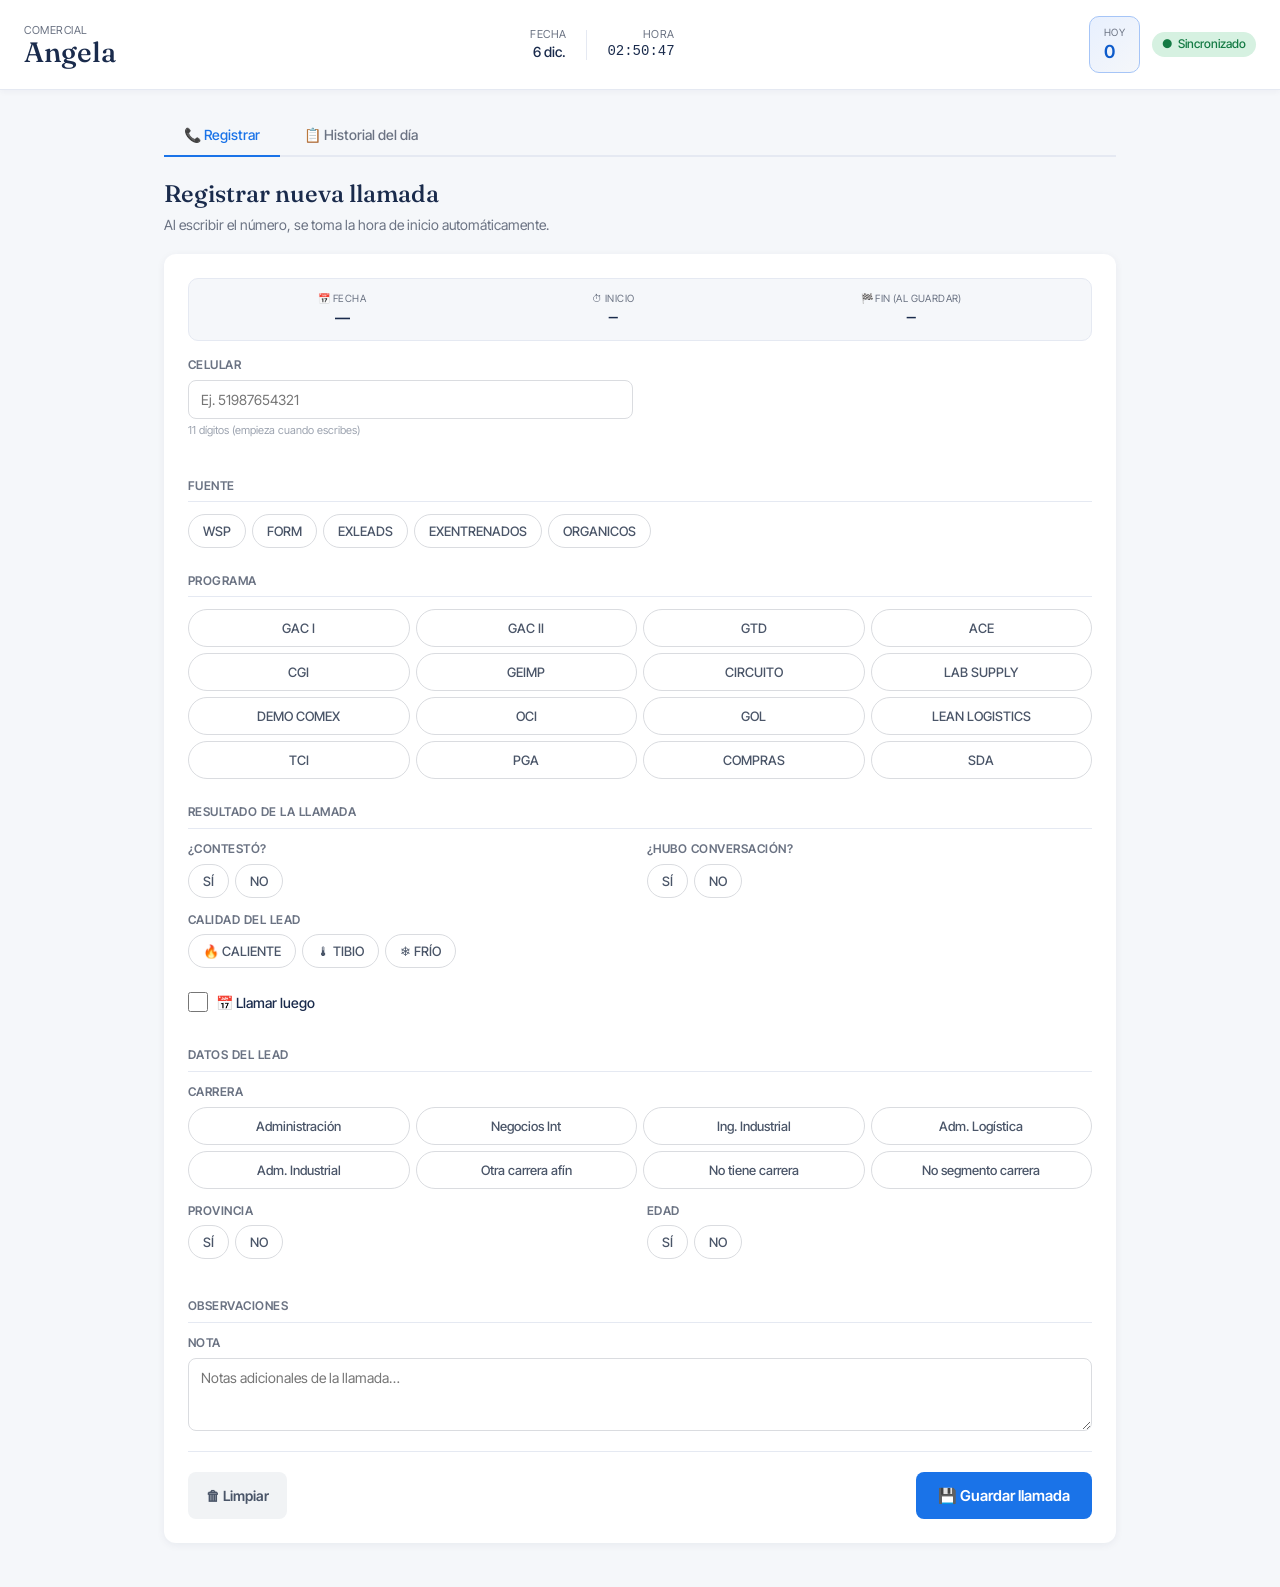
==== commit 86fd3f75: "Add files via upload" ====
--- a/angela.html
+++ b/angela.html
@@ -15,546 +15,235 @@
   <header class="app-header">
     <div class="header-inner">
       <div class="brand">
-        <img src="LOGO.png" alt="Logo" class="brand-logo" onerror="this.style.display='none'; this.nextElementSibling.style.display='flex';" />
-        <span class="brand-mark" style="display:none;"></span>
         <div class="brand-text">
           <span class="brand-label">Comercial</span>
           <h1 class="brand-name">Angela</h1>
         </div>
       </div>
 
-      <div class="header-right">
-        <div class="goal-tracker" id="goalTracker">
-          <div class="goal-info">
-            <span class="goal-label">Meta del día</span>
-            <span class="goal-count">
-              <strong id="goalCurrent">0</strong>
-              <span class="goal-divider">/</span>
-              <span id="goalTotal">50</span>
-            </span>
-          </div>
-          <div class="goal-bar">
-            <div class="goal-bar-fill" id="goalBarFill"></div>
-          </div>
-        </div>
-
-        <div class="datetime">
-          <div class="dt-block">
-            <span class="dt-label">Fecha de hoy</span>
-            <span class="dt-value" id="currentDate">—</span>
-          </div>
-          <div class="dt-divider"></div>
-          <div class="dt-block">
-            <span class="dt-label">Hora</span>
-            <span class="dt-value mono" id="currentTime">—</span>
-          </div>
-        </div>
+      <div class="datetime">
+        <div class="dt-block">
+          <span class="dt-label">Fecha</span>
+          <span class="dt-value" id="currentDate">—</span>
+        </div>
+        <div class="dt-divider"></div>
+        <div class="dt-block">
+          <span class="dt-label">Hora</span>
+          <span class="dt-value mono" id="currentTime">—</span>
+        </div>
+      </div>
+
+      <div class="header-actions">
+        <div class="stat-box">
+          <span class="stat-label">Hoy</span>
+          <span class="stat-value" id="statHoy">0</span>
+        </div>
+        <span class="sync-indicator sync-ok" id="syncStatus">
+          <span id="syncDot">●</span>
+          <span id="syncText">Sincronizado</span>
+        </span>
       </div>
     </div>
-
-    <nav class="tabs" role="tablist">
-      <button class="tab active" data-tab="pending" role="tab">
-        <span class="tab-num">01</span>
-        <span class="tab-text">Llamadas pendientes (hoy)</span>
-        <span class="tab-badge" id="pendingCount">—</span>
-      </button>
-      <button class="tab" data-tab="history" role="tab">
-        <span class="tab-num">02</span>
-        <span class="tab-text">Historial de llamadas (hoy)</span>
-        <span class="tab-badge" id="historyCount">0</span>
-      </button>
-      <button class="tab" data-tab="register" role="tab">
-        <span class="tab-num">03</span>
-        <span class="tab-text">Registrar nueva llamada</span>
-      </button>
-      <button class="tab" data-tab="funnel" role="tab">
-        <span class="tab-num">04</span>
-        <span class="tab-text">Reporte de embudos</span>
-      </button>
-    </nav>
   </header>
 
-  <!-- ====== CONTENIDO ====== -->
+  <!-- ====== MAIN ====== -->
   <main class="app-main">
 
-    <!-- ================================================ -->
-    <!-- PESTAÑA 1: LLAMADAS PENDIENTES                     -->
-    <!-- ================================================ -->
-    <section class="tab-panel active" id="panel-pending">
+    <!-- Tabs -->
+    <div class="tabs">
+      <button class="tab active" data-tab="register">📞 Registrar</button>
+      <button class="tab" data-tab="history">📋 Historial del día</button>
+    </div>
+
+    <!-- ====== PANEL REGISTRAR ====== -->
+    <section class="tab-panel active" id="panel-register">
+
       <div class="panel-head">
-        <h2 class="panel-title">Llamadas pendientes</h2>
-        <p class="panel-sub" id="pendingSub">Selecciona un programa para ver los leads por llamar.</p>
-        <button class="btn btn-ghost btn-sm" id="btnRecargarPending" type="button">↻ Actualizar</button>
-      </div>
-
-      <!-- Vista A: chips de programas con conteo -->
-      <div class="card" id="pendingProgramsView">
-        <h3 class="card-title">¿Qué programa vas a avanzar?</h3>
-        <p class="card-sub">Toca un programa para ver sus leads.</p>
-        <div class="program-chips" id="programChips">
-          <div class="empty-state-inline">
-            <span class="spinner"></span>
-            <span>Cargando conteos…</span>
-          </div>
-        </div>
-      </div>
-
-      <!-- Vista B: lista de leads del programa elegido -->
-      <div class="card hidden" id="pendingLeadsView">
-        <div class="leads-header">
-          <button class="btn btn-ghost" id="btnVolverPrograms" type="button">← Volver</button>
-          <h3 class="leads-title">
-            Leads de <span id="leadsProgName">—</span>
-            <span class="leads-counter" id="leadsCounter">(0)</span>
-          </h3>
-        </div>
-
-        <!-- Filtros por fase del embudo -->
-        <div class="filter-row">
-          <label class="filter-chip">
-            <input type="checkbox" class="phase-filter" value="0" checked />
-            <span>Info enviada (1ra llamada)</span>
+        <h2 class="panel-title">Registrar nueva llamada</h2>
+        <p class="panel-sub">Al escribir el número, se toma la hora de inicio automáticamente.</p>
+      </div>
+
+      <div class="card">
+
+        <!-- Timer strip (arriba) -->
+        <div class="timer-strip">
+          <div class="timer-block">
+            <span class="timer-label">📅 Fecha</span>
+            <span class="timer-value" id="fldFecha">—</span>
+          </div>
+          <div class="timer-block">
+            <span class="timer-label">⏱ Inicio</span>
+            <span class="timer-value mono" id="fldHoraInicio">—</span>
+          </div>
+          <div class="timer-block">
+            <span class="timer-label">🏁 Fin (al guardar)</span>
+            <span class="timer-value mono" id="fldHoraFin">—</span>
+          </div>
+        </div>
+
+        <!-- ================================
+             DATOS DE LA LLAMADA
+             ================================ -->
+
+        <div class="field-row-2">
+          <label class="field">
+            <span class="field-label">Celular</span>
+            <input type="tel" id="celular" placeholder="Ej. 51987654321"
+                   inputmode="numeric" maxlength="11" autocomplete="off" />
+            <span class="field-hint">11 dígitos (empieza cuando escribes)</span>
           </label>
-          <label class="filter-chip">
-            <input type="checkbox" class="phase-filter" value="1" checked />
-            <span>No contesta 1 (2da llamada)</span>
-          </label>
-          <label class="filter-chip">
-            <input type="checkbox" class="phase-filter" value="2" checked />
-            <span>No contesta 2 (3ra llamada)</span>
-          </label>
-          <label class="filter-chip">
-            <input type="checkbox" class="phase-filter" value="3" checked />
-            <span>No contesta 3 (última)</span>
-          </label>
-        </div>
-
-        <div class="table-wrap">
-          <table class="data-table">
-            <thead>
-              <tr>
-                <th>Número</th>
-                <th>Nombre de referencia</th>
-                <th>Programa</th>
-                <th>Situación</th>
-                <th>Acción</th>
-              </tr>
-            </thead>
-            <tbody id="pendingLeadsBody"></tbody>
-          </table>
-        </div>
-
-        <div class="empty-state hidden" id="pendingLeadsEmpty">
-          <div class="empty-icon">📞</div>
-          <p>No hay leads en esta selección.</p>
-        </div>
-
-        <div class="empty-state hidden" id="pendingLoading">
-          <span class="spinner"></span>
-          <p>Cargando leads de Kommo…</p>
-        </div>
+        </div>
+
+        <!-- ================================
+             SECCIONES DEL FORMULARIO
+             ================================ -->
+
+        <div class="section-divider"><span>Fuente</span></div>
+        <div class="chip-group" id="fuenteGroup" data-name="fuente">
+          <button type="button" class="chip" data-value="WSP">WSP</button>
+          <button type="button" class="chip" data-value="FORM">FORM</button>
+          <button type="button" class="chip" data-value="EXLEADS">EXLEADS</button>
+          <button type="button" class="chip" data-value="EXENTRENADOS">EXENTRENADOS</button>
+          <button type="button" class="chip" data-value="ORGANICOS">ORGANICOS</button>
+        </div>
+
+        <div class="section-divider"><span>Programa</span></div>
+        <div class="chip-group chip-grid" id="programaGroup" data-name="programa">
+          <button type="button" class="chip" data-value="GAC I">GAC I</button>
+          <button type="button" class="chip" data-value="GAC II">GAC II</button>
+          <button type="button" class="chip" data-value="GTD">GTD</button>
+          <button type="button" class="chip" data-value="ACE">ACE</button>
+          <button type="button" class="chip" data-value="CGI">CGI</button>
+          <button type="button" class="chip" data-value="GEIMP">GEIMP</button>
+          <button type="button" class="chip" data-value="CIRCUITO">CIRCUITO</button>
+          <button type="button" class="chip" data-value="LAB SUPPLY">LAB SUPPLY</button>
+          <button type="button" class="chip" data-value="DEMO COMEX">DEMO COMEX</button>
+          <button type="button" class="chip" data-value="OCI">OCI</button>
+          <button type="button" class="chip" data-value="GOL">GOL</button>
+          <button type="button" class="chip" data-value="LEAN LOGISTICS">LEAN LOGISTICS</button>
+          <button type="button" class="chip" data-value="TCI">TCI</button>
+          <button type="button" class="chip" data-value="PGA">PGA</button>
+          <button type="button" class="chip" data-value="COMPRAS">COMPRAS</button>
+          <button type="button" class="chip" data-value="SDA">SDA</button>
+        </div>
+
+        <div class="section-divider"><span>Resultado de la llamada</span></div>
+
+        <div class="field-row-2">
+          <div class="field">
+            <span class="field-label">¿Contestó?</span>
+            <div class="chip-group" id="contestoGroup" data-name="contesto">
+              <button type="button" class="chip" data-value="SI">SÍ</button>
+              <button type="button" class="chip" data-value="NO">NO</button>
+            </div>
+          </div>
+          <div class="field">
+            <span class="field-label">¿Hubo conversación?</span>
+            <div class="chip-group" id="conversacionGroup" data-name="conversacion">
+              <button type="button" class="chip" data-value="SI">SÍ</button>
+              <button type="button" class="chip" data-value="NO">NO</button>
+            </div>
+          </div>
+        </div>
+
+        <div class="field">
+          <span class="field-label">Calidad del lead</span>
+          <div class="chip-group" id="calidadGroup" data-name="calidad">
+            <button type="button" class="chip" data-value="CALIENTE">🔥 CALIENTE</button>
+            <button type="button" class="chip" data-value="TIBIO">🌡 TIBIO</button>
+            <button type="button" class="chip" data-value="FRIO">❄ FRÍO</button>
+          </div>
+        </div>
+
+        <label class="toggle-field">
+          <input type="checkbox" id="llamarLuego" />
+          <span>📅 Llamar luego</span>
+        </label>
+
+        <div class="section-divider"><span>Datos del lead</span></div>
+
+        <div class="field">
+          <span class="field-label">Carrera</span>
+          <div class="chip-group chip-grid" id="carreraGroup" data-name="carrera">
+            <button type="button" class="chip" data-value="Administración">Administración</button>
+            <button type="button" class="chip" data-value="Negocios Int">Negocios Int</button>
+            <button type="button" class="chip" data-value="Ing. Industrial">Ing. Industrial</button>
+            <button type="button" class="chip" data-value="Adm. Logistica">Adm. Logística</button>
+            <button type="button" class="chip" data-value="Adm. Industrial">Adm. Industrial</button>
+            <button type="button" class="chip" data-value="Otra carrera afin">Otra carrera afín</button>
+            <button type="button" class="chip" data-value="No tiene carrera">No tiene carrera</button>
+            <button type="button" class="chip" data-value="No segmento carrera">No segmento carrera</button>
+          </div>
+        </div>
+
+        <div class="field-row-2">
+          <div class="field">
+            <span class="field-label">Provincia</span>
+            <div class="chip-group" id="provinciaGroup" data-name="provincia">
+              <button type="button" class="chip" data-value="SI">SÍ</button>
+              <button type="button" class="chip" data-value="NO">NO</button>
+            </div>
+          </div>
+          <div class="field">
+            <span class="field-label">Edad</span>
+            <div class="chip-group" id="edadGroup" data-name="edad">
+              <button type="button" class="chip" data-value="SI">SÍ</button>
+              <button type="button" class="chip" data-value="NO">NO</button>
+            </div>
+          </div>
+        </div>
+
+        <div class="section-divider"><span>Observaciones</span></div>
+
+        <label class="field">
+          <span class="field-label">Nota</span>
+          <textarea id="nota" rows="3" placeholder="Notas adicionales de la llamada…"></textarea>
+        </label>
+
+        <!-- ================================
+             ACCIONES
+             ================================ -->
+        <div class="actions-row">
+          <button class="btn btn-secondary" id="btnLimpiar" type="button">🗑 Limpiar</button>
+          <button class="btn btn-primary btn-lg" id="btnGuardar" type="button" style="margin-left: auto;">
+            💾 Guardar llamada
+          </button>
+        </div>
+
       </div>
     </section>
 
-    <!-- ================================================ -->
-    <!-- PESTAÑA 2: HISTORIAL                              -->
-    <!-- ================================================ -->
+    <!-- ====== PANEL HISTORIAL ====== -->
     <section class="tab-panel" id="panel-history">
       <div class="panel-head">
-        <h2 class="panel-title">Historial de llamadas — hoy</h2>
-        <p class="panel-sub" id="historySub">Todas las llamadas registradas en el día.</p>
+        <h2 class="panel-title">Historial del día</h2>
+        <p class="panel-sub">Llamadas registradas hoy en este navegador.</p>
       </div>
 
       <div class="card">
-        <div class="table-wrap">
-          <table class="data-table">
-            <thead>
-              <tr>
-                <th>Hora inicio</th>
-                <th>Número</th>
-                <th>Nombre</th>
-                <th>Contestó</th>
-                <th>Duración</th>
-                <th>Interés</th>
-                <th>Calidad</th>
-                <th>Programa</th>
-                <th>Situación</th>
-              </tr>
-            </thead>
-            <tbody id="historyBody"></tbody>
-          </table>
-        </div>
-
-        <div class="empty-state hidden" id="historyEmpty">
-          <div class="empty-icon">🕓</div>
-          <p>Aún no has registrado llamadas hoy.</p>
-        </div>
+        <div id="historyEmpty" class="history-empty">
+          <p>Sin llamadas registradas hoy todavía.</p>
+        </div>
+        <table class="history-table hidden" id="historyTable">
+          <thead>
+            <tr>
+              <th>#</th>
+              <th>Hora</th>
+              <th>Celular</th>
+              <th>Programa</th>
+              <th>Contestó</th>
+              <th>Calidad</th>
+              <th>Nota</th>
+              <th></th>
+            </tr>
+          </thead>
+          <tbody id="historyBody"></tbody>
+        </table>
       </div>
     </section>
 
-    <!-- ================================================ -->
-    <!-- PESTAÑA 3: REGISTRAR NUEVA LLAMADA (REDISEÑADA)   -->
-    <!-- ================================================ -->
-    <section class="tab-panel" id="panel-register">
-      <div class="panel-head">
-        <h2 class="panel-title">Registrar nueva llamada</h2>
-        <p class="panel-sub">Ingresa el número o llega desde "Llamadas pendientes".</p>
-      </div>
-
-      <div class="register-grid">
-
-        <!-- ============================================ -->
-        <!-- COLUMNA IZQUIERDA                             -->
-        <!-- ============================================ -->
-        <div class="register-left">
-
-          <!-- Bloque de contacto y control de llamada -->
-          <div class="card start-card-compact" id="leftCallCard">
-
-            <!-- Ficha compacta del lead (solo si viene de Kommo) -->
-            <div class="lead-mini-card hidden" id="leadMiniCard">
-              <div class="lead-mini-header">
-                <span class="lead-mini-title">Lead vinculado</span>
-                <button class="btn-toggle-mini" id="btnToggleLeadMini" type="button" title="Mostrar/ocultar ficha">−</button>
-              </div>
-              <div class="lead-mini-content" id="leadMiniContent">
-                <div class="mini-field">
-                  <span class="mini-label">Programa</span>
-                  <strong id="lcmPrograma">—</strong>
-                </div>
-                <div class="mini-field">
-                  <span class="mini-label">Situación</span>
-                  <span id="lcmSituacion">—</span>
-                </div>
-                <div class="mini-notes" id="lcmNotasWrap">
-                  <span class="mini-label">Comentarios</span>
-                  <div id="lcmNotas"></div>
-                </div>
-                <div class="mini-loading hidden" id="lcmLoading">
-                  <span class="spinner"></span>
-                  <span>Cargando datos del lead…</span>
-                </div>
-              </div>
-            </div>
-
-            <!-- Input contacto + tipo -->
-            <label class="field">
-              <span class="field-label">Contacto</span>
-              <input type="tel" id="inputContacto"
-                     placeholder="Ej. 51987654321"
-                     autocomplete="off" inputmode="numeric"
-                     maxlength="11" pattern="[0-9]{11}" />
-              <span class="field-hint" id="contactoHint">Solo 11 dígitos numéricos</span>
-            </label>
-
-            <label class="field">
-              <span class="field-label">Tipo de llamada</span>
-              <select id="tipoLlamada">
-                <option value="Nueva llamada">Nueva llamada</option>
-                <option value="Llamada por cobranza">Llamada por cobranza</option>
-              </select>
-            </label>
-
-            <!-- Botones principales -->
-            <button class="btn btn-primary btn-lg btn-block" id="btnIniciar" disabled>
-              <span class="btn-dot"></span>
-              Iniciar llamada
-            </button>
-            <button class="btn btn-secondary btn-block" id="btnCancelarLlamada" type="button" style="margin-top: 8px;">
-              Cancelar llamada
-            </button>
-
-            <!-- Timer y estado de la llamada -->
-            <div class="call-timer-box hidden" id="callTimerBox">
-              <div class="call-timer-row">
-                <span class="call-timer-label">⏱ Duración</span>
-                <strong class="call-timer-value mono" id="callTimer">00:00</strong>
-              </div>
-              <div class="call-timer-row">
-                <span class="call-timer-label">Inicio</span>
-                <span class="call-timer-value mono" id="dispHoraInicio">—</span>
-              </div>
-              <div class="call-timer-row hidden" id="dispHoraRespBox">
-                <span class="call-timer-label">Contestó</span>
-                <span class="call-timer-value mono" id="dispHoraResp">—</span>
-              </div>
-            </div>
-
-            <!-- Botones durante la llamada -->
-            <div class="hidden call-actions-vertical" id="callPhase2Actions" style="margin-top: 12px;">
-              <button class="btn btn-success btn-block btn-lg" id="btnRespondio" type="button">
-                ✓ Sí contestó
-              </button>
-              <button class="btn btn-danger btn-block btn-lg" id="btnNoRespondio" type="button">
-                ✕ No contestó
-              </button>
-            </div>
-
-            <div class="hidden" id="callPhase3Actions" style="margin-top: 12px;">
-              <button class="btn btn-primary btn-block btn-lg" id="btnFinInteraccion" type="button">
-                ⏹ Fin de la interacción
-              </button>
-            </div>
-          </div>
-        </div>
-
-        <!-- ============================================ -->
-        <!-- COLUMNA DERECHA — FORMULARIO SIEMPRE VISIBLE -->
-        <!-- ============================================ -->
-        <div class="register-right">
-          <div class="card form-card" id="liveForm">
-
-            <!-- ========== INFORMACIÓN DEL LEAD ========== -->
-            <div class="section-divider"><span>Información del lead</span></div>
-
-            <label class="field">
-              <span class="field-label">Nombre</span>
-              <input type="text" id="nombreLead" placeholder="Nombre del lead" />
-            </label>
-
-            <label class="field">
-              <span class="field-label">Programa de interés</span>
-              <input type="text" id="programaInteres" placeholder="Ej. TCI, GAC I..." />
-            </label>
-
-            <div class="form-grid-2">
-              <label class="field">
-                <span class="field-label">Universidad / Instituto</span>
-                <input type="text" id="universidad" placeholder="Ej. UNMSM" />
-              </label>
-              <label class="field">
-                <span class="field-label">Carrera</span>
-                <select id="carrera">
-                  <option value="">Seleccionar…</option>
-                  <option>Negocios Internacionales</option>
-                  <option>Administración</option>
-                  <option>Ing. Industrial</option>
-                  <option>Adm. Logística</option>
-                  <option>Adm. Industrial</option>
-                  <option>Otra carrera afín</option>
-                  <option>No tiene carrera</option>
-                  <option>No segmento carrera</option>
-                </select>
-              </label>
-            </div>
-
-            <div class="form-grid-2">
-              <label class="field">
-                <span class="field-label">Ciclo</span>
-                <select id="ciclo">
-                  <option value="">Seleccionar…</option>
-                  <option>1</option><option>2</option><option>3</option>
-                  <option>4</option><option>5</option><option>6</option>
-                  <option>7</option><option>8</option><option>9</option>
-                  <option>10</option>
-                  <option>Bachiller</option>
-                  <option>Egresado</option>
-                </select>
-              </label>
-              <label class="field">
-                <span class="field-label">Provincia</span>
-                <div class="chip-group" id="provinciaGroup" data-name="provincia">
-                  <button type="button" class="chip" data-value="Sí">Sí</button>
-                  <button type="button" class="chip" data-value="No">No</button>
-                </div>
-              </label>
-            </div>
-
-            <label class="field">
-              <span class="field-label">Edad</span>
-              <div class="chip-group" id="edadGroup" data-name="edad">
-                <button type="button" class="chip" data-value="Sí">Sí</button>
-                <button type="button" class="chip" data-value="No">No</button>
-              </div>
-            </label>
-
-            <!-- ========== INTERÉS DEL LEAD ========== -->
-            <div class="section-divider"><span>Interés del lead</span></div>
-
-            <div class="form-grid-2">
-              <label class="field">
-                <span class="field-label">¿Hubo conversación?</span>
-                <div class="chip-group" id="conversacionGroup" data-name="conversacion">
-                  <button type="button" class="chip" data-value="Sí">Sí</button>
-                  <button type="button" class="chip" data-value="No">No</button>
-                </div>
-              </label>
-              <label class="field">
-                <span class="field-label">Calidad del lead</span>
-                <div class="chip-group" id="calidadGroup" data-name="calidad">
-                  <button type="button" class="chip" data-value="Caliente">🔥 Caliente</button>
-                  <button type="button" class="chip" data-value="Tibio">🌡 Tibio</button>
-                  <button type="button" class="chip" data-value="Frío">❄ Frío</button>
-                </div>
-              </label>
-            </div>
-
-            <div class="form-grid-2">
-              <label class="field">
-                <span class="field-label">¿Se le ofreció una demo?</span>
-                <div class="chip-group" id="demoGroup" data-name="demo">
-                  <button type="button" class="chip" data-value="Sí">Sí</button>
-                  <button type="button" class="chip" data-value="No">No</button>
-                </div>
-              </label>
-              <label class="field hidden" id="situacionDemoWrap">
-                <span class="field-label">Situación de la demo</span>
-                <select id="situacionDemo">
-                  <option value="">Seleccionar…</option>
-                  <option>Interesado</option>
-                  <option>Confirma asistencia</option>
-                  <option>No interesado</option>
-                </select>
-              </label>
-            </div>
-
-            <label class="field hidden" id="fechaDemoWrap">
-              <span class="field-label">Fecha de la demo confirmada</span>
-              <input type="date" id="fechaDemoConfirmada" />
-            </label>
-
-            <div class="form-grid-2">
-              <label class="field">
-                <span class="field-label">¿Se le ofreció un descuento?</span>
-                <div class="chip-group" id="descuentoGroup" data-name="descuento">
-                  <button type="button" class="chip" data-value="Sí">Sí</button>
-                  <button type="button" class="chip" data-value="No">No</button>
-                </div>
-              </label>
-              <label class="field hidden" id="descuentoOfrecidoWrap">
-                <span class="field-label">% Descuento ofrecido</span>
-                <input type="number" id="descuentoOfrecido" min="1" max="100" placeholder="1-100" />
-              </label>
-            </div>
-
-            <label class="field">
-              <span class="field-label">¿Lead ganado? (solo falta pagar)</span>
-              <div class="chip-group" id="ventaGroup" data-name="venta">
-                <button type="button" class="chip" data-value="Sí">Sí</button>
-                <button type="button" class="chip" data-value="No">No</button>
-              </div>
-            </label>
-
-            <!-- ========== SEGUIMIENTO ========== -->
-            <div class="section-divider"><span>Seguimiento del lead</span></div>
-
-            <label class="field">
-              <span class="field-label">¿Llamar luego?</span>
-              <div class="chip-group" id="llamarLuegoGroup" data-name="llamarLuego">
-                <button type="button" class="chip" data-value="Sí">Sí</button>
-                <button type="button" class="chip" data-value="No">No</button>
-              </div>
-            </label>
-
-            <div class="datetime-row hidden" id="proxContactoWrap">
-              <label class="field">
-                <span class="field-label">Fecha tentativa</span>
-                <input type="date" id="proxContacto" />
-              </label>
-              <div class="field">
-                <span class="field-label">Hora tentativa</span>
-                <div class="time-picker">
-                  <select id="proxHoraH" class="time-h">
-                    <option value="">HORA</option>
-                    <option>1</option><option>2</option><option>3</option>
-                    <option>4</option><option>5</option><option>6</option>
-                    <option>7</option><option>8</option><option>9</option>
-                    <option>10</option><option>11</option><option>12</option>
-                  </select>
-                  <select id="proxHoraM" class="time-m">
-                    <option value="00">:00</option>
-                    <option value="15">:15</option>
-                    <option value="30">:30</option>
-                    <option value="45">:45</option>
-                  </select>
-                  <select id="proxHoraAP" class="time-ap">
-                    <option>a.m.</option>
-                    <option selected>p.m.</option>
-                  </select>
-                </div>
-              </div>
-            </div>
-
-            <label class="field">
-              <span class="field-label">Razón de la llamada</span>
-              <select id="razonLlamada">
-                <option value="">Seleccionar…</option>
-                <option>Primera llamada</option>
-                <option>Seguimiento</option>
-                <option>Cobranza</option>
-                <option>Recuperación</option>
-                <option>Otro</option>
-              </select>
-            </label>
-
-            <!-- ========== OBSERVACIONES ========== -->
-            <div class="section-divider"><span>Observaciones</span></div>
-
-            <label class="field">
-              <span class="field-label">Nota</span>
-              <textarea id="nota" rows="3" placeholder="Notas de la llamada…"></textarea>
-            </label>
-
-            <!-- Botón GUARDAR (única acción del formulario) -->
-            <div class="actions-row">
-              <button class="btn btn-primary btn-lg btn-block" id="btnGuardarLlamada" type="button">
-                💾 Guardar información
-              </button>
-            </div>
-          </div>
-        </div>
-
-      </div>
-    </section>
-
-    <!-- ================================================ -->
-    <!-- PESTAÑA 4: REPORTE DE EMBUDOS                     -->
-    <!-- ================================================ -->
-    <section class="tab-panel" id="panel-funnel">
-      <div class="panel-head">
-        <h2 class="panel-title">Reporte de embudos</h2>
-        <p class="panel-sub">Distribución de tus leads por fase del embudo (desde Kommo).</p>
-        <button class="btn btn-ghost btn-sm" id="btnRecargarFunnel" type="button">↻ Actualizar</button>
-      </div>
-
-      <div class="card">
-        <div class="table-wrap">
-          <table class="data-table">
-            <thead>
-              <tr>
-                <th>Programa</th>
-                <th>Información enviada</th>
-                <th>No responde 1</th>
-                <th>No responde 2</th>
-                <th>No responde 3</th>
-                <th>Total</th>
-              </tr>
-            </thead>
-            <tbody id="funnelBody"></tbody>
-            <tfoot>
-              <tr id="funnelFoot">
-                <th>Total</th>
-                <th>—</th><th>—</th><th>—</th><th>—</th><th>—</th>
-              </tr>
-            </tfoot>
-          </table>
-        </div>
-
-        <div class="empty-state hidden" id="funnelEmpty">
-          <div class="empty-icon">📊</div>
-          <p>Sin datos para mostrar.</p>
-        </div>
-
-        <div class="empty-state hidden" id="funnelLoading">
-          <span class="spinner"></span>
-          <p>Cargando reporte…</p>
-        </div>
-      </div>
-    </section>
-
   </main>
 
-  <!-- ====== TOAST ====== -->
   <div class="toast" id="toast"></div>
 
   <script src="script_angela.js"></script>
--- a/styles.css
+++ b/styles.css
@@ -1,19 +1,19 @@
 /* ============================================================
-   STYLES.CSS — Registro Comercial
-   ============================================================ */
+   REGISTRO DE LLAMADAS · MTE
+   Estilos minimalistas y funcionales
+   ============================================================ */
+
 * { box-sizing: border-box; margin: 0; padding: 0; }
-html, body {
-  font-family: 'Inter Tight', system-ui, sans-serif;
+
+body {
+  font-family: 'Inter Tight', -apple-system, BlinkMacSystemFont, sans-serif;
+  background: #F5F7FA;
   color: #1A2B4C;
-  background: #F4F6FB;
-  line-height: 1.5;
-  font-size: 15px;
-}
-body { min-height: 100vh; }
-
-.hidden { display: none !important; }
-.mono { font-family: 'SF Mono', Menlo, Consolas, monospace; }
-.muted { color: #9CA3AF; }
+  line-height: 1.4;
+  min-height: 100vh;
+}
+
+.mono { font-family: 'SFMono-Regular', Menlo, Monaco, Consolas, monospace; }
 
 /* ============================================================
    HEADER
@@ -21,831 +21,526 @@
 .app-header {
   background: #FFFFFF;
   border-bottom: 1px solid #E5E9F2;
-  box-shadow: 0 1px 3px rgba(20,30,70,0.04);
+  padding: 16px 24px;
+  box-shadow: 0 2px 6px rgba(20,30,70,0.04);
 }
 .header-inner {
+  max-width: 1400px;
+  margin: 0 auto;
   display: flex;
   justify-content: space-between;
   align-items: center;
-  padding: 14px 24px;
+  gap: 16px;
   flex-wrap: wrap;
-  gap: 16px;
-}
-.brand { display: flex; align-items: center; gap: 12px; }
-.brand-logo { height: 44px; width: auto; }
-.brand-mark {
-  width: 44px; height: 44px;
-  background: linear-gradient(135deg, #1A73E8, #0D47A1);
+}
+.brand {
+  display: flex;
+  align-items: center;
+  gap: 12px;
+}
+.brand-label {
+  font-size: 11px;
+  color: #6B7383;
+  text-transform: uppercase;
+  letter-spacing: .05em;
+  display: block;
+}
+.brand-name {
+  font-family: 'Fraunces', serif;
+  font-size: 28px;
+  font-weight: 500;
+  line-height: 1;
+}
+.datetime {
+  display: flex;
+  gap: 20px;
+  align-items: center;
+}
+.dt-block {
+  display: flex;
+  flex-direction: column;
+  align-items: flex-end;
+}
+.dt-label {
+  font-size: 11px;
+  color: #6B7383;
+  text-transform: uppercase;
+  letter-spacing: .04em;
+}
+.dt-value {
+  font-size: 14px;
+  font-weight: 500;
+  color: #1A2B4C;
+}
+.dt-divider {
+  width: 1px;
+  height: 30px;
+  background: #E5E9F2;
+}
+.header-actions {
+  display: flex;
+  align-items: center;
+  gap: 12px;
+}
+.stat-box {
+  background: linear-gradient(135deg, #E8F0FE 0%, #F5F7FA 100%);
+  border-radius: 10px;
+  padding: 8px 14px;
+  border: 1px solid #A6C5F7;
+}
+.stat-label {
+  font-size: 10px;
+  color: #6B7383;
+  text-transform: uppercase;
+  letter-spacing: .04em;
+  display: block;
+}
+.stat-value {
+  font-size: 18px;
+  font-weight: 600;
+  color: #0D5BCB;
+}
+
+/* ============================================================
+   MAIN
+   ============================================================ */
+.app-main {
+  max-width: 1000px;
+  margin: 0 auto;
+  padding: 24px;
+}
+
+.panel-head {
+  margin-bottom: 20px;
+}
+.panel-title {
+  font-family: 'Fraunces', serif;
+  font-size: 24px;
+  font-weight: 500;
+  margin-bottom: 4px;
+}
+.panel-sub {
+  color: #6B7383;
+  font-size: 14px;
+}
+
+.card {
+  background: #FFFFFF;
   border-radius: 12px;
-  display: flex; align-items: center; justify-content: center;
-  color: #fff; font-weight: bold;
-}
-.brand-label { display: block; font-size: 11px; color: #9CA3AF; text-transform: uppercase; letter-spacing: .05em; }
-.brand-name { font-family: 'Fraunces', serif; font-size: 22px; font-weight: 500; color: #1A2B4C; }
-
-.header-right {
-  display: flex;
-  align-items: center;
-  gap: 28px;
-  flex-wrap: wrap;
-}
-
-.goal-tracker { min-width: 180px; }
-.goal-info {
-  display: flex;
-  justify-content: space-between;
-  align-items: baseline;
+  padding: 24px;
+  box-shadow: 0 2px 8px rgba(20,30,70,0.06);
+  margin-bottom: 20px;
+}
+.card-title {
+  font-family: 'Fraunces', serif;
+  font-size: 18px;
+  font-weight: 500;
+  margin-bottom: 16px;
+}
+
+.section-divider {
+  margin: 20px 0 12px;
+  padding-bottom: 6px;
+  border-bottom: 1px solid #E5E9F2;
+}
+.section-divider span {
+  font-size: 12px;
+  color: #6B7383;
+  text-transform: uppercase;
+  letter-spacing: .04em;
+  font-weight: 600;
+}
+
+/* ============================================================
+   FIELDS
+   ============================================================ */
+.field {
+  display: flex;
+  flex-direction: column;
+  margin-bottom: 14px;
+}
+.field-label {
+  font-size: 12px;
+  color: #6B7383;
+  text-transform: uppercase;
+  letter-spacing: .04em;
+  font-weight: 600;
   margin-bottom: 6px;
 }
-.goal-label { font-size: 12px; color: #9CA3AF; }
-.goal-count { font-family: 'SF Mono', monospace; font-size: 14px; }
-.goal-count strong { font-size: 18px; color: #1A73E8; }
-.goal-divider { color: #DADCE0; margin: 0 4px; }
-.goal-bar {
-  height: 6px; background: #E8EDF5; border-radius: 999px; overflow: hidden;
-}
-.goal-bar-fill {
-  height: 100%; background: linear-gradient(90deg, #1A73E8, #1B9E5A);
-  width: 0%; transition: width .3s ease;
-}
-
-.datetime { display: flex; gap: 16px; align-items: center; }
-.dt-block { display: flex; flex-direction: column; }
-.dt-label { font-size: 11px; color: #9CA3AF; text-transform: uppercase; letter-spacing: .04em; }
-.dt-value { font-size: 14px; font-weight: 500; }
-.dt-divider { width: 1px; height: 30px; background: #E5E9F2; }
-
-/* ============================================================
-   TABS
-   ============================================================ */
-.tabs {
-  display: flex;
-  padding: 0 24px;
-  gap: 4px;
-  overflow-x: auto;
-}
-.tab {
-  background: transparent;
-  border: 0;
-  padding: 14px 18px;
-  display: flex;
-  align-items: center;
-  gap: 10px;
-  cursor: pointer;
-  color: #6B7383;
-  font-family: inherit;
-  font-size: 14px;
-  font-weight: 500;
-  border-bottom: 3px solid transparent;
-  white-space: nowrap;
-  transition: all .15s ease;
-}
-.tab:hover { color: #1A73E8; }
-.tab.active { color: #1A73E8; border-bottom-color: #1A73E8; }
-.tab-num {
-  font-family: 'SF Mono', monospace;
+.field-hint {
   font-size: 11px;
   color: #9CA3AF;
-  background: #F4F6FB;
-  padding: 2px 6px;
-  border-radius: 4px;
-}
-.tab.active .tab-num { background: #E8F0FE; color: #1A73E8; }
-.tab-badge {
-  background: #1A73E8;
-  color: #fff;
-  font-size: 11px;
-  padding: 2px 7px;
-  border-radius: 999px;
-  font-family: 'SF Mono', monospace;
-}
-
-/* ============================================================
-   MAIN + PANELS
-   ============================================================ */
-.app-main { max-width: 1200px; margin: 0 auto; padding: 24px; }
-.tab-panel { display: none; }
-.tab-panel.active { display: block; }
-
-.panel-head { margin-bottom: 16px; display: flex; align-items: center; gap: 12px; flex-wrap: wrap; }
-.panel-title { font-family: 'Fraunces', serif; font-size: 26px; font-weight: 500; }
-.panel-sub { color: #6B7383; font-size: 14px; flex: 1; min-width: 200px; }
-
-.card {
-  background: #fff;
-  border-radius: 14px;
-  padding: 24px;
-  box-shadow: 0 1px 3px rgba(20,30,70,0.06);
-  margin-bottom: 20px;
-}
-.card-title { font-family: 'Fraunces', serif; font-size: 20px; font-weight: 500; margin-bottom: 4px; }
-.card-sub { color: #6B7383; font-size: 13px; margin-bottom: 18px; }
-
-/* ============================================================
-   FIELDS
-   ============================================================ */
-.field {
-  display: block;
-  margin-bottom: 14px;
-}
-.field-label {
-  display: block;
-  font-size: 13px;
-  font-weight: 500;
-  color: #4A5568;
-  margin-bottom: 6px;
-}
-.field-hint { display: block; font-size: 12px; color: #9CA3AF; margin-top: 4px; }
+  margin-top: 4px;
+}
 .field input[type="text"],
 .field input[type="tel"],
 .field input[type="number"],
-.field input[type="date"],
-.field select,
 .field textarea {
-  width: 100%;
-  padding: 11px 14px;
+  padding: 10px 12px;
   border: 1px solid #DADCE0;
   border-radius: 8px;
   font-family: inherit;
-  font-size: 15px;
-  background: #FAFBFC;
-  transition: border-color .15s ease, background .15s ease;
+  font-size: 14px;
+  color: #1A2B4C;
+  background: #FFFFFF;
+  transition: border-color .15s;
 }
 .field input:focus,
-.field select:focus,
 .field textarea:focus {
   outline: 0;
   border-color: #1A73E8;
-  background: #FFFFFF;
-}
-.field textarea { resize: vertical; min-height: 70px; }
-
-.check-field { display: flex; gap: 10px; align-items: center; }
-.check-field input[type="checkbox"] { width: 18px; height: 18px; cursor: pointer; }
-
-.toggle-field {
-  display: flex;
-  justify-content: space-between;
-  align-items: center;
-  padding: 12px 14px;
-  background: #F8F9FB;
-  border-radius: 8px;
-  margin-bottom: 10px;
-}
-.toggle-field span { font-weight: 500; }
-
-.datetime-row {
+  box-shadow: 0 0 0 3px rgba(26, 115, 232, 0.1);
+}
+.field textarea { resize: vertical; min-height: 60px; }
+
+.field-row-2 {
   display: grid;
   grid-template-columns: 1fr 1fr;
-  gap: 12px;
-  margin-bottom: 14px;
-}
-
-.time-picker {
-  display: flex;
-  gap: 4px;
-}
-.time-picker select { padding: 11px 8px; }
-
-/* ============================================================
-   SECTION DIVIDER
-   ============================================================ */
-.section-divider {
-  display: flex;
-  align-items: center;
-  margin: 22px 0 14px;
-  color: #6B7383;
+  gap: 14px;
+}
+@media (max-width: 640px) {
+  .field-row-2 { grid-template-columns: 1fr; }
+}
+
+/* ============================================================
+   CHIPS (para todas las opciones fijas)
+   ============================================================ */
+.chip-group {
+  display: flex;
+  flex-wrap: wrap;
+  gap: 6px;
+}
+.chip {
+  padding: 8px 14px;
+  border: 1px solid #DADCE0;
+  border-radius: 999px;
+  background: #FFFFFF;
+  cursor: pointer;
+  font-family: inherit;
   font-size: 13px;
+  font-weight: 500;
+  color: #4A5568;
+  transition: all .15s ease;
+}
+.chip:hover {
+  background: #F5F7FA;
+  border-color: #B4B9C4;
+}
+.chip.selected {
+  background: #1A73E8;
+  color: #FFFFFF;
+  border-color: #1A73E8;
+}
+/* Chips especiales por semántica */
+.chip[data-value="SI"].selected,
+.chip[data-value="Sí"].selected { background: #1B9E5A; border-color: #1B9E5A; }
+.chip[data-value="NO"].selected,
+.chip[data-value="No"].selected { background: #D93025; border-color: #D93025; }
+.chip[data-value="CALIENTE"].selected { background: #D93025; border-color: #D93025; }
+.chip[data-value="TIBIO"].selected { background: #F9AB00; border-color: #F9AB00; }
+.chip[data-value="FRIO"].selected,
+.chip[data-value="FRÍO"].selected { background: #4285F4; border-color: #4285F4; }
+
+.chip-group.chip-grid {
+  display: grid;
+  grid-template-columns: repeat(4, 1fr);
+  gap: 6px;
+}
+.chip-group.chip-grid .chip { padding: 10px 8px; text-align: center; }
+@media (max-width: 640px) {
+  .chip-group.chip-grid { grid-template-columns: repeat(2, 1fr); }
+}
+
+/* Checkbox estilo toggle */
+.toggle-field {
+  display: flex;
+  align-items: center;
+  gap: 8px;
+  cursor: pointer;
+  padding: 10px 0;
+}
+.toggle-field input[type="checkbox"] {
+  width: 20px;
+  height: 20px;
+  accent-color: #1A73E8;
+  cursor: pointer;
+}
+.toggle-field span {
+  font-size: 14px;
+  font-weight: 500;
+  color: #1A2B4C;
+}
+
+/* ============================================================
+   BUTTONS
+   ============================================================ */
+.btn {
+  padding: 10px 18px;
+  border: 0;
+  border-radius: 8px;
+  font-family: inherit;
+  font-size: 14px;
   font-weight: 600;
-  text-transform: uppercase;
-  letter-spacing: .03em;
-}
-.section-divider span { padding: 0 12px; }
-.section-divider::before,
-.section-divider::after {
-  content: "";
-  flex: 1;
-  height: 1px;
-  background: #E5E9F2;
-}
-
-/* ============================================================
-   REQ MARK
-   ============================================================ */
-.req-mark { color: #D93025; font-weight: bold; margin-left: 4px; }
-
-/* ============================================================
-   CHIPS (interes, calidad, etc.)
-   ============================================================ */
-.chip-group { display: flex; gap: 8px; flex-wrap: wrap; }
-.chip {
-  background: #FFF;
-  border: 1.5px solid #E5E9F2;
-  padding: 9px 14px;
-  border-radius: 999px;
-  font-family: inherit;
-  font-size: 14px;
   cursor: pointer;
   transition: all .15s ease;
-}
-.chip:hover { border-color: #1A73E8; }
-.chip.selected {
-  background: #1A73E8;
-  border-color: #1A73E8;
-  color: #fff;
-}
-
-/* ============================================================
-   BOTONES
-   ============================================================ */
-.btn {
+  display: inline-flex;
+  align-items: center;
+  justify-content: center;
+  gap: 6px;
+}
+.btn:disabled {
+  opacity: .5;
+  cursor: not-allowed;
+}
+.btn-lg { padding: 14px 22px; font-size: 15px; }
+.btn-block { display: flex; width: 100%; }
+.btn-primary { background: #1A73E8; color: #FFFFFF; }
+.btn-primary:hover:not(:disabled) { background: #0D5BCB; }
+.btn-secondary { background: #F1F3F5; color: #4A5568; }
+.btn-secondary:hover:not(:disabled) { background: #E5E9F2; }
+.btn-danger { background: #D93025; color: #FFFFFF; }
+.btn-danger:hover:not(:disabled) { background: #B01B10; }
+.btn-success { background: #1B9E5A; color: #FFFFFF; }
+.btn-success:hover:not(:disabled) { background: #147A44; }
+
+/* ============================================================
+   TIMER
+   ============================================================ */
+.timer-strip {
+  display: flex;
+  justify-content: space-around;
+  align-items: center;
+  background: #F5F7FA;
+  border: 1px solid #E5E9F2;
+  border-radius: 10px;
+  padding: 12px 16px;
+  margin-bottom: 16px;
+}
+.timer-block {
+  display: flex;
+  flex-direction: column;
+  align-items: center;
+  gap: 2px;
+}
+.timer-label {
+  font-size: 10px;
+  color: #6B7383;
+  text-transform: uppercase;
+  letter-spacing: .04em;
+}
+.timer-value {
+  font-size: 15px;
+  font-weight: 600;
+  color: #1A2B4C;
+}
+
+/* ============================================================
+   TABS
+   ============================================================ */
+.tabs {
+  display: flex;
+  gap: 4px;
+  border-bottom: 2px solid #E5E9F2;
+  margin-bottom: 20px;
+}
+.tab {
+  padding: 12px 20px;
+  background: transparent;
   border: 0;
-  padding: 10px 16px;
-  border-radius: 8px;
+  border-bottom: 2px solid transparent;
+  margin-bottom: -2px;
   font-family: inherit;
   font-size: 14px;
   font-weight: 500;
+  color: #6B7383;
   cursor: pointer;
-  display: inline-flex;
-  align-items: center;
-  justify-content: center;
-  gap: 8px;
-  transition: all .15s ease;
-}
-.btn-lg { padding: 14px 22px; font-size: 16px; }
-.btn-sm { padding: 6px 12px; font-size: 13px; }
-.btn-block { width: 100%; }
-
-.btn-primary { background: #1A73E8; color: #fff; }
-.btn-primary:hover:not(:disabled) { background: #0D5BCB; }
-.btn-primary:disabled { background: #C5CDD8; cursor: not-allowed; }
-.btn-secondary { background: #F4F6FB; color: #4A5568; }
-.btn-secondary:hover { background: #E5E9F2; }
-.btn-ghost { background: transparent; color: #1A73E8; }
-.btn-ghost:hover { background: #E8F0FE; }
-.btn-success { background: #1B9E5A; color: #fff; }
-.btn-danger { background: #D93025; color: #fff; }
-.btn-dot {
-  width: 8px; height: 8px; border-radius: 50%;
-  background: currentColor; opacity: .8;
-}
-
-.actions-row {
-  display: flex;
-  justify-content: flex-end;
-  gap: 10px;
-  margin-top: 22px;
-}
-
-/* ============================================================
-   STAGE START / CALLING
-   ============================================================ */
-.start-card { max-width: 520px; margin: 0 auto; }
-.calling-card { max-width: 720px; margin: 0 auto; }
-
-.call-header {
-  display: grid;
-  grid-template-columns: repeat(3, 1fr);
-  gap: 12px;
-  padding-bottom: 18px;
-  border-bottom: 1px solid #E5E9F2;
-  margin-bottom: 18px;
-}
-.call-info { display: flex; flex-direction: column; }
-.call-info-label { font-size: 12px; color: #9CA3AF; text-transform: uppercase; }
-.call-info-value { font-size: 22px; font-weight: 600; color: #1A2B4C; }
-
-.call-actions {
-  display: grid;
-  grid-template-columns: 1fr 1fr;
-  gap: 12px;
-}
-
-/* ============================================================
-   LEAD INFO BANNER (cuando viene de Kommo)
-   ============================================================ */
-.lead-info-banner {
-  background: linear-gradient(135deg, #E8F0FE 0%, #FFF8E1 100%);
-  border: 1px solid #A6C5F7;
-  border-radius: 10px;
-  padding: 14px 16px;
-  margin-bottom: 18px;
-}
-.lead-info-row {
-  display: flex;
-  gap: 8px;
-  align-items: baseline;
-  flex-wrap: wrap;
-  margin-bottom: 4px;
-}
-.lead-info-label {
-  font-size: 12px;
-  color: #6B7383;
-  text-transform: uppercase;
-  letter-spacing: .03em;
-}
-.lead-info-value { font-weight: 500; }
-.lead-info-sep { color: #C5CDD8; }
-.lead-info-banner .btn { margin-top: 6px; }
-
-/* ============================================================
-   SOON CARD
-   ============================================================ */
-.soon-card { text-align: center; padding: 36px 24px; }
-.soon-icon { font-size: 60px; margin-bottom: 12px; }
-.soon-text { color: #6B7383; margin: 8px 0 22px; }
-
-/* ============================================================
-   PROGRAM CHIPS (vista A de pendientes)
-   ============================================================ */
-.program-chips {
-  display: grid;
-  grid-template-columns: repeat(auto-fill, minmax(160px, 1fr));
-  gap: 12px;
-  margin-top: 16px;
-}
-.program-chip {
-  background: #fff;
-  border: 1.5px solid #E5E9F2;
-  border-radius: 14px;
-  padding: 20px 16px;
-  cursor: pointer;
-  display: flex;
-  flex-direction: column;
-  align-items: center;
-  gap: 10px;
-  transition: all .18s ease;
-  font-family: inherit;
-}
-.program-chip:hover:not(:disabled) {
-  border-color: #1A73E8;
-  background: #F4F8FF;
-  transform: translateY(-2px);
-  box-shadow: 0 6px 16px rgba(26, 115, 232, 0.12);
-}
-.program-chip.disabled,
-.program-chip:disabled {
-  opacity: 0.45;
-  cursor: not-allowed;
-  filter: grayscale(.5);
-}
-.program-chip-name {
-  font-family: 'Fraunces', serif;
-  font-size: 18px;
-  font-weight: 500;
-  color: #1A2B4C;
-}
-.program-chip-count {
-  font-size: 28px;
-  font-weight: 700;
+  transition: all .15s;
+}
+.tab:hover { color: #1A2B4C; }
+.tab.active {
   color: #1A73E8;
-  font-family: 'SF Mono', monospace;
-}
-
-/* ============================================================
-   LEADS TABLE (vista B)
-   ============================================================ */
-.leads-header {
-  display: flex;
-  align-items: center;
-  gap: 16px;
-  margin-bottom: 18px;
-}
-.leads-title { font-family: 'Fraunces', serif; font-size: 20px; font-weight: 500; }
-.leads-counter { color: #9CA3AF; font-size: 16px; margin-left: 8px; }
-
-.filter-row {
-  display: flex;
-  flex-wrap: wrap;
-  gap: 8px;
-  margin-bottom: 18px;
-  padding: 14px;
-  background: #F8F9FB;
-  border-radius: 10px;
-}
-.filter-chip {
-  display: inline-flex;
-  gap: 6px;
-  align-items: center;
-  padding: 6px 12px;
-  border-radius: 999px;
-  background: #fff;
-  border: 1px solid #DADCE0;
-  cursor: pointer;
-  font-size: 13px;
-}
-.filter-chip input[type="checkbox"] { cursor: pointer; }
-.filter-chip:has(input:checked) {
-  border-color: #1A73E8;
-  background: #E8F0FE;
-  color: #0D5BCB;
-}
-
-.situacion-badge {
-  display: inline-block;
-  padding: 3px 10px;
-  border-radius: 999px;
-  background: #FFF8E1;
-  color: #8a6500;
-  font-size: 12px;
-  font-weight: 500;
-  white-space: nowrap;
-}
-
-/* ============================================================
-   DATA TABLE
-   ============================================================ */
-.table-wrap { overflow-x: auto; }
-.data-table {
+  border-bottom-color: #1A73E8;
+}
+
+.tab-panel { display: none; }
+.tab-panel.active { display: block; }
+
+/* ============================================================
+   HISTORIAL TABLE
+   ============================================================ */
+.history-table {
   width: 100%;
   border-collapse: collapse;
-  font-size: 14px;
-}
-.data-table th,
-.data-table td {
-  padding: 11px 14px;
+  font-size: 13px;
+}
+.history-table th {
+  padding: 10px 8px;
   text-align: left;
+  background: #F8F9FB;
+  border-bottom: 2px solid #E5E9F2;
+  font-weight: 600;
+  font-size: 11px;
+  text-transform: uppercase;
+  letter-spacing: .03em;
+  color: #6B7383;
+}
+.history-table td {
+  padding: 8px;
   border-bottom: 1px solid #F0F2F5;
-}
-.data-table th {
-  background: #F8F9FB;
-  font-weight: 600;
-  font-size: 12px;
-  text-transform: uppercase;
-  letter-spacing: .03em;
-  color: #6B7383;
-}
-.data-table .num { text-align: right; font-family: 'SF Mono', monospace; }
-.data-table tbody tr:hover { background: #FAFBFC; }
-.data-table tfoot th {
-  background: #EAEEF5;
-  color: #1A2B4C;
-  font-size: 13px;
-}
-
-/* ============================================================
-   EMPTY STATES
-   ============================================================ */
-.empty-state {
+  color: #4A5568;
+}
+.history-table tbody tr:hover { background: #FAFBFC; }
+
+.pill {
+  padding: 2px 8px;
+  border-radius: 999px;
+  font-size: 11px;
+  font-weight: 500;
+  background: #E5E9F2;
+  color: #4A5568;
+}
+.pill.pill-si { background: #D6F1E1; color: #147A44; }
+.pill.pill-no { background: #FFE0DE; color: #B01B10; }
+
+.history-empty {
+  text-align: center;
   padding: 40px 20px;
-  text-align: center;
-  color: #9CA3AF;
-}
-.empty-icon { font-size: 48px; margin-bottom: 8px; opacity: .5; }
-.empty-state-inline {
-  display: flex;
-  align-items: center;
-  gap: 10px;
-  color: #9CA3AF;
-}
-
-/* ============================================================
-   SPINNER
-   ============================================================ */
-.spinner {
-  display: inline-block;
-  width: 16px; height: 16px;
-  border: 2px solid #DADCE0;
-  border-top-color: #1A73E8;
-  border-radius: 50%;
-  animation: spin .8s linear infinite;
-}
-@keyframes spin { to { transform: rotate(360deg); } }
+  color: #6B7383;
+}
 
 /* ============================================================
    TOAST
    ============================================================ */
 .toast {
   position: fixed;
-  bottom: 30px;
-  left: 50%;
-  transform: translateX(-50%) translateY(20px);
+  bottom: 20px;
+  right: 20px;
   background: #1A2B4C;
-  color: #fff;
-  padding: 12px 22px;
-  border-radius: 10px;
-  font-size: 14px;
+  color: #FFFFFF;
+  padding: 12px 20px;
+  border-radius: 8px;
+  font-size: 14px;
+  box-shadow: 0 4px 16px rgba(0,0,0,0.2);
   opacity: 0;
+  transform: translateY(20px);
+  transition: all .3s ease;
   pointer-events: none;
-  transition: all .22s ease;
-  box-shadow: 0 6px 16px rgba(20, 30, 70, 0.25);
-  z-index: 9999;
-  max-width: 90%;
+  max-width: 340px;
+  z-index: 1000;
 }
 .toast.visible {
   opacity: 1;
-  transform: translateX(-50%) translateY(0);
+  transform: translateY(0);
 }
 .toast.error { background: #D93025; }
 
-.error-text { color: #D93025; font-size: 13px; }
-
-/* ============================================================
-   RESPONSIVE
-   ============================================================ */
-@media (max-width: 720px) {
-  .header-inner { flex-direction: column; align-items: flex-start; }
-  .datetime { font-size: 13px; }
-  .data-table { font-size: 12px; }
-  .data-table th, .data-table td { padding: 8px 10px; }
-  .call-header { grid-template-columns: 1fr; gap: 8px; }
-  .call-actions { grid-template-columns: 1fr; }
-  .datetime-row { grid-template-columns: 1fr; }
-  .brand-logo { height: 36px; }
-  .brand-name { font-size: 18px; }
-}
-
-/* ============================================================
-   REGISTER GRID (layout 2 columnas)
-   ============================================================ */
-.register-grid {
+/* ============================================================
+   PENDIENTES (buffer local pendiente de sincronizar)
+   ============================================================ */
+.sync-indicator {
+  display: inline-flex;
+  align-items: center;
+  gap: 6px;
+  padding: 4px 10px;
+  border-radius: 999px;
+  font-size: 12px;
+  font-weight: 500;
+}
+.sync-indicator.sync-ok {
+  background: #D6F1E1;
+  color: #147A44;
+}
+.sync-indicator.sync-pending {
+  background: #FEF3C7;
+  color: #B45309;
+}
+
+.hidden { display: none !important; }
+
+/* ============================================================
+   ACTIONS ROW
+   ============================================================ */
+.actions-row {
+  display: flex;
+  gap: 8px;
+  margin-top: 20px;
+  padding-top: 20px;
+  border-top: 1px solid #E5E9F2;
+}
+
+/* ============================================================
+   INDEX (portada)
+   ============================================================ */
+.home-container {
+  min-height: 100vh;
+  display: flex;
+  align-items: center;
+  justify-content: center;
+  padding: 40px 20px;
+}
+.home-card {
+  max-width: 640px;
+  width: 100%;
+  background: #FFFFFF;
+  border-radius: 20px;
+  padding: 40px 32px;
+  box-shadow: 0 8px 32px rgba(20,30,70,0.10);
+  text-align: center;
+}
+.home-title {
+  font-family: 'Fraunces', serif;
+  font-size: 32px;
+  font-weight: 500;
+  margin-bottom: 8px;
+}
+.home-sub {
+  color: #6B7383;
+  margin-bottom: 32px;
+}
+.commercial-list {
   display: grid;
-  grid-template-columns: 380px 1fr;
-  gap: 20px;
-  align-items: start;
-}
-@media (max-width: 880px) {
-  .register-grid { grid-template-columns: 1fr; }
-}
-
-.register-left { position: sticky; top: 20px; }
-
-.start-card-compact { padding: 20px; }
-.start-card-compact .field { margin-bottom: 12px; }
-.start-card-compact .btn { margin-top: 8px; }
-
-.call-timer-box {
-  margin-top: 16px;
-  padding: 14px;
-  background: linear-gradient(135deg, #1A2B4C 0%, #0D1B3F 100%);
-  color: #fff;
-  border-radius: 10px;
-}
-.call-timer-row {
-  display: flex;
-  justify-content: space-between;
-  align-items: center;
-  margin-bottom: 6px;
-}
-.call-timer-row:last-child { margin-bottom: 0; }
-.call-timer-label { font-size: 12px; opacity: 0.7; text-transform: uppercase; letter-spacing: .04em; }
-.call-timer-value { font-size: 16px; }
-#callTimer { font-size: 22px; color: #FFD54F; }
-
-.call-actions-vertical {
+  grid-template-columns: repeat(auto-fit, minmax(140px, 1fr));
+  gap: 12px;
+  margin-bottom: 24px;
+}
+.commercial-btn {
   display: flex;
   flex-direction: column;
-  gap: 8px;
-  margin-top: 14px;
-}
-
-/* ============================================================
-   LEAD CARD (ficha del lead a la derecha)
-   ============================================================ */
-.empty-lead-card {
-  text-align: center;
-  padding: 48px 24px;
-}
-.empty-lead-card .empty-icon { font-size: 56px; margin-bottom: 8px; }
-.empty-lead-card h3 { font-family: 'Fraunces', serif; font-weight: 500; margin: 0 0 12px; }
-.empty-lead-card p { color: #6B7383; margin-bottom: 8px; }
-
-.loading-card {
-  display: flex;
-  flex-direction: column;
-  align-items: center;
-  gap: 12px;
-  padding: 40px 20px;
-  color: #6B7383;
-}
-
-.lead-card { padding: 24px; }
-.lead-card-header {
-  display: flex;
-  justify-content: space-between;
-  align-items: flex-start;
-  gap: 12px;
-  padding-bottom: 14px;
-  margin-bottom: 16px;
-  border-bottom: 1px solid #E5E9F2;
-}
-.lead-card-title {
+  align-items: center;
+  gap: 10px;
+  padding: 20px 12px;
+  background: #F5F7FA;
+  border: 2px solid transparent;
+  border-radius: 12px;
+  text-decoration: none;
+  color: #1A2B4C;
+  font-weight: 500;
+  transition: all .15s ease;
+}
+.commercial-btn:hover {
+  background: #E8F0FE;
+  border-color: #1A73E8;
+  transform: translateY(-2px);
+}
+.commercial-avatar {
+  width: 48px;
+  height: 48px;
+  border-radius: 50%;
+  display: flex;
+  align-items: center;
+  justify-content: center;
+  color: #FFFFFF;
   font-family: 'Fraunces', serif;
   font-size: 22px;
   font-weight: 500;
-  margin: 0;
-  color: #1A2B4C;
-}
-
-.lead-card-grid {
-  display: grid;
-  grid-template-columns: repeat(2, 1fr);
-  gap: 12px 18px;
-  margin-bottom: 18px;
-}
-.lead-field { display: flex; flex-direction: column; gap: 2px; }
-.lead-field.full { grid-column: 1 / -1; }
-.lead-field-label {
-  font-size: 11px;
+}
+.avatar-natalia  { background: #1B9E5A; }
+.avatar-angela   { background: #1A73E8; }
+.avatar-rosemary { background: #E37400; }
+.avatar-nirvana  { background: #8E44AD; }
+.avatar-tamia    { background: #C4315D; }
+
+.home-footer {
   color: #9CA3AF;
-  text-transform: uppercase;
-  letter-spacing: .04em;
-}
-.lead-field-value {
-  font-size: 14px;
-  color: #1A2B4C;
-  font-weight: 500;
-}
-
-.lead-notes {
-  border-top: 1px solid #E5E9F2;
-  padding-top: 14px;
-}
-.lead-notes-title {
-  font-size: 13px;
-  font-weight: 600;
-  color: #4A5568;
-  margin: 0 0 10px;
-}
-.lead-note-item {
-  background: #FAFBFC;
-  border-left: 3px solid #1A73E8;
-  padding: 10px 12px;
-  margin-bottom: 8px;
-  border-radius: 0 6px 6px 0;
-  font-size: 13px;
-}
-.lead-note-date {
-  font-size: 11px;
-  color: #9CA3AF;
-  margin-bottom: 4px;
-}
-.lead-note-text {
-  color: #4A5568;
-  white-space: pre-wrap;
-  word-wrap: break-word;
-}
-
-/* ============================================================
-   FORM CARD (con título)
-   ============================================================ */
-.form-card { padding: 24px; }
-.form-title {
-  font-family: 'Fraunces', serif;
-  font-size: 20px;
-  font-weight: 500;
-  margin: 0 0 16px;
-}
-
-.form-grid-2 {
-  display: grid;
-  grid-template-columns: 1fr 1fr;
-  gap: 12px;
-}
-@media (max-width: 720px) {
-  .form-grid-2 { grid-template-columns: 1fr; }
-}
-.form-grid-2 .field { margin-bottom: 0; }
-
-.soon-card {
-  text-align: center;
-  padding: 40px 24px;
-}
-
-/* ============================================================
-   FASES DE LA LLAMADA (nuevos elementos)
-   ============================================================ */
-.call-fixed-row {
-  display: flex;
-  justify-content: space-between;
-  align-items: center;
-  padding: 12px 0;
-  border-bottom: 1px solid #E5E9F2;
-  margin-bottom: 14px;
-}
-.call-fixed-label {
   font-size: 12px;
-  color: #9CA3AF;
-  text-transform: uppercase;
-  letter-spacing: .04em;
-}
-.call-fixed-value {
-  font-size: 18px;
-  font-weight: 600;
-  color: #1A2B4C;
-}
-
-.call-phase4-actions {
-  margin-top: 14px;
-  padding-top: 14px;
-  border-top: 1px solid #E5E9F2;
-  display: flex;
-  flex-direction: column;
-  gap: 8px;
-}
-
-/* Botón "Quitar lead" arriba de la columna derecha */
-.quitar-lead-bar {
-  display: flex;
-  justify-content: flex-end;
-  margin-bottom: 8px;
-}
-
-/* ============================================================
-   LEAD MINI CARD (rediseño 2026-07)
-   ============================================================ */
-.lead-mini-card {
-  background: linear-gradient(135deg, #FFF8E1 0%, #E8F0FE 100%);
-  border: 1px solid #A6C5F7;
-  border-radius: 10px;
-  padding: 12px 14px;
-  margin-bottom: 16px;
-}
-.lead-mini-header {
-  display: flex;
-  justify-content: space-between;
-  align-items: center;
-  margin-bottom: 8px;
-}
-.lead-mini-title {
-  font-size: 12px;
-  font-weight: 600;
-  color: #4A5568;
-  text-transform: uppercase;
-  letter-spacing: .04em;
-}
-.btn-toggle-mini {
-  width: 28px;
-  height: 28px;
-  border-radius: 6px;
-  border: 1px solid #A6C5F7;
-  background: #FFF;
-  color: #1A73E8;
-  font-family: inherit;
-  font-size: 16px;
-  font-weight: bold;
-  cursor: pointer;
-  display: flex;
-  align-items: center;
-  justify-content: center;
-  transition: all .15s ease;
-}
-.btn-toggle-mini:hover {
-  background: #E8F0FE;
-  transform: scale(1.05);
-}
-
-.lead-mini-content { display: block; }
-.lead-mini-content.collapsed { display: none; }
-
-.mini-field {
-  display: flex;
-  flex-direction: column;
-  margin-bottom: 6px;
-}
-.mini-label {
-  font-size: 11px;
-  color: #6B7383;
-  text-transform: uppercase;
-  letter-spacing: .03em;
-}
-.mini-field strong,
-.mini-field span:not(.mini-label) {
-  font-size: 14px;
-  color: #1A2B4C;
-}
-
-.mini-notes {
-  margin-top: 10px;
-  padding-top: 10px;
-  border-top: 1px solid rgba(166, 197, 247, 0.5);
-}
-.mini-notes .mini-label { margin-bottom: 6px; display: block; }
-
-.mini-notes .lead-note-item {
-  background: rgba(255,255,255,0.6);
-  border-left: 2px solid #1A73E8;
-  padding: 6px 10px;
-  margin-bottom: 6px;
-  border-radius: 0 4px 4px 0;
-  font-size: 12px;
-}
-.mini-notes .lead-note-date {
-  font-size: 10px;
-  color: #9CA3AF;
-  margin-bottom: 2px;
-}
-.mini-notes .lead-note-text {
-  color: #4A5568;
-  white-space: pre-wrap;
-  word-wrap: break-word;
-}
-
-.mini-loading {
-  display: flex;
-  align-items: center;
-  gap: 8px;
-  padding: 10px 0;
-  color: #6B7383;
-  font-size: 13px;
-}
+}
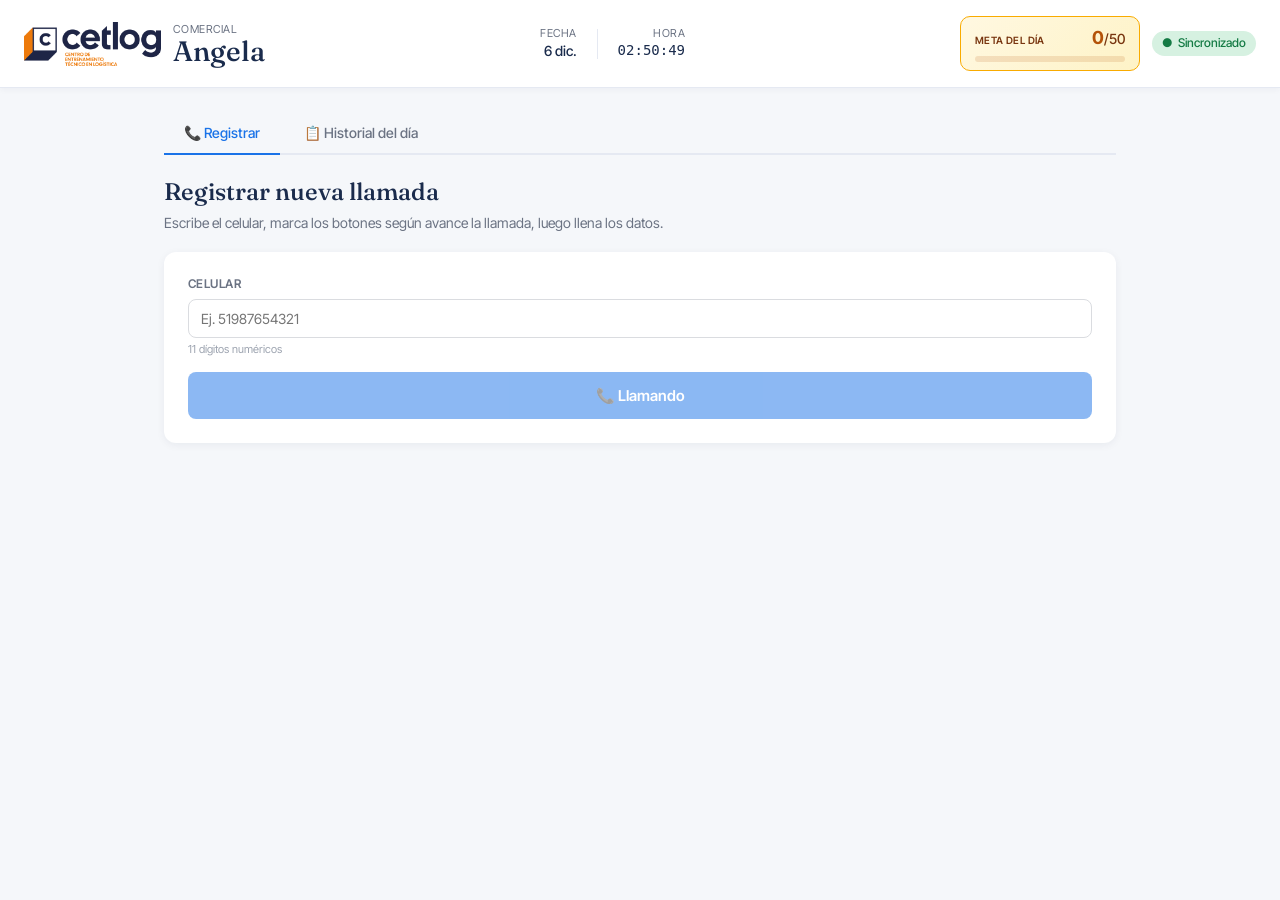
==== commit b64bff6e: "Add files via upload" ====
--- a/angela.html
+++ b/angela.html
@@ -15,6 +15,8 @@
   <header class="app-header">
     <div class="header-inner">
       <div class="brand">
+        <img src="logo.png" alt="MTE" class="brand-logo"
+             onerror="this.onerror=null;this.src='LOGO.png';this.onerror=function(){this.style.display='none';}" />
         <div class="brand-text">
           <span class="brand-label">Comercial</span>
           <h1 class="brand-name">Angela</h1>
@@ -34,9 +36,16 @@
       </div>
 
       <div class="header-actions">
-        <div class="stat-box">
-          <span class="stat-label">Hoy</span>
-          <span class="stat-value" id="statHoy">0</span>
+        <div class="goal-tracker">
+          <div class="goal-header">
+            <span class="goal-label">Meta del día</span>
+            <span class="goal-numbers">
+              <strong id="goalCurrent">0</strong>/<span id="goalTotal">50</span>
+            </span>
+          </div>
+          <div class="goal-bar">
+            <div class="goal-bar-fill" id="goalBarFill"></div>
+          </div>
         </div>
         <span class="sync-indicator sync-ok" id="syncStatus">
           <span id="syncDot">●</span>
@@ -46,174 +55,185 @@
     </div>
   </header>
 
-  <!-- ====== MAIN ====== -->
   <main class="app-main">
 
-    <!-- Tabs -->
     <div class="tabs">
       <button class="tab active" data-tab="register">📞 Registrar</button>
       <button class="tab" data-tab="history">📋 Historial del día</button>
     </div>
 
-    <!-- ====== PANEL REGISTRAR ====== -->
+    <!-- ====== REGISTRAR ====== -->
     <section class="tab-panel active" id="panel-register">
 
       <div class="panel-head">
         <h2 class="panel-title">Registrar nueva llamada</h2>
-        <p class="panel-sub">Al escribir el número, se toma la hora de inicio automáticamente.</p>
+        <p class="panel-sub">Escribe el celular, marca los botones según avance la llamada, luego llena los datos.</p>
       </div>
 
       <div class="card">
 
-        <!-- Timer strip (arriba) -->
-        <div class="timer-strip">
-          <div class="timer-block">
-            <span class="timer-label">📅 Fecha</span>
-            <span class="timer-value" id="fldFecha">—</span>
-          </div>
-          <div class="timer-block">
-            <span class="timer-label">⏱ Inicio</span>
-            <span class="timer-value mono" id="fldHoraInicio">—</span>
-          </div>
-          <div class="timer-block">
-            <span class="timer-label">🏁 Fin (al guardar)</span>
-            <span class="timer-value mono" id="fldHoraFin">—</span>
-          </div>
-        </div>
-
-        <!-- ================================
-             DATOS DE LA LLAMADA
-             ================================ -->
-
-        <div class="field-row-2">
+        <!-- FASE 1: input + botón Llamando -->
+        <div id="fase1">
           <label class="field">
             <span class="field-label">Celular</span>
             <input type="tel" id="celular" placeholder="Ej. 51987654321"
                    inputmode="numeric" maxlength="11" autocomplete="off" />
-            <span class="field-hint">11 dígitos (empieza cuando escribes)</span>
-          </label>
-        </div>
-
-        <!-- ================================
-             SECCIONES DEL FORMULARIO
-             ================================ -->
-
-        <div class="section-divider"><span>Fuente</span></div>
-        <div class="chip-group" id="fuenteGroup" data-name="fuente">
-          <button type="button" class="chip" data-value="WSP">WSP</button>
-          <button type="button" class="chip" data-value="FORM">FORM</button>
-          <button type="button" class="chip" data-value="EXLEADS">EXLEADS</button>
-          <button type="button" class="chip" data-value="EXENTRENADOS">EXENTRENADOS</button>
-          <button type="button" class="chip" data-value="ORGANICOS">ORGANICOS</button>
-        </div>
-
-        <div class="section-divider"><span>Programa</span></div>
-        <div class="chip-group chip-grid" id="programaGroup" data-name="programa">
-          <button type="button" class="chip" data-value="GAC I">GAC I</button>
-          <button type="button" class="chip" data-value="GAC II">GAC II</button>
-          <button type="button" class="chip" data-value="GTD">GTD</button>
-          <button type="button" class="chip" data-value="ACE">ACE</button>
-          <button type="button" class="chip" data-value="CGI">CGI</button>
-          <button type="button" class="chip" data-value="GEIMP">GEIMP</button>
-          <button type="button" class="chip" data-value="CIRCUITO">CIRCUITO</button>
-          <button type="button" class="chip" data-value="LAB SUPPLY">LAB SUPPLY</button>
-          <button type="button" class="chip" data-value="DEMO COMEX">DEMO COMEX</button>
-          <button type="button" class="chip" data-value="OCI">OCI</button>
-          <button type="button" class="chip" data-value="GOL">GOL</button>
-          <button type="button" class="chip" data-value="LEAN LOGISTICS">LEAN LOGISTICS</button>
-          <button type="button" class="chip" data-value="TCI">TCI</button>
-          <button type="button" class="chip" data-value="PGA">PGA</button>
-          <button type="button" class="chip" data-value="COMPRAS">COMPRAS</button>
-          <button type="button" class="chip" data-value="SDA">SDA</button>
-        </div>
-
-        <div class="section-divider"><span>Resultado de la llamada</span></div>
-
-        <div class="field-row-2">
+            <span class="field-hint">11 dígitos numéricos</span>
+          </label>
+
+          <button class="btn btn-primary btn-lg btn-block" id="btnLlamando" disabled>
+            📞 Llamando
+          </button>
+        </div>
+
+        <!-- FASE 2: en llamada -->
+        <div id="fase2" class="hidden">
+          <div class="calling-box">
+            <div class="calling-icon">📞</div>
+            <div class="calling-text">
+              <span class="calling-label">Llamando a</span>
+              <strong class="mono" id="celularEnLlamada">—</strong>
+            </div>
+          </div>
+
+          <button class="btn btn-danger btn-lg btn-block" id="btnFinInteraccion">
+            ⏹ Fin de interacción
+          </button>
+          <button class="btn btn-secondary btn-block" id="btnCancelarLlamando" style="margin-top: 8px;">
+            Cancelar
+          </button>
+        </div>
+
+        <!-- FASE 3: formulario -->
+        <div id="fase3" class="hidden">
+
+          <div class="calling-box calling-box-done">
+            <div class="calling-icon">✓</div>
+            <div class="calling-text">
+              <span class="calling-label">Registrando llamada de</span>
+              <strong class="mono" id="celularEnForm">—</strong>
+            </div>
+          </div>
+
+          <div class="section-divider"><span>Fuente</span></div>
+          <label class="field">
+            <select id="fuente">
+              <option value="">Seleccionar…</option>
+              <option value="WSP">WSP</option>
+              <option value="FORM">FORM</option>
+              <option value="EXLEADS">EXLEADS</option>
+              <option value="EXENTRENADOS">EXENTRENADOS</option>
+              <option value="ORGANICOS">ORGANICOS</option>
+            </select>
+          </label>
+
+          <div class="section-divider"><span>Programa</span></div>
+          <label class="field">
+            <select id="programa">
+              <option value="">Seleccionar…</option>
+              <option value="GAC I">GAC I</option>
+              <option value="GAC II">GAC II</option>
+              <option value="GTD">GTD</option>
+              <option value="ACE">ACE</option>
+              <option value="CGI">CGI</option>
+              <option value="GEIMP">GEIMP</option>
+              <option value="CIRCUITO">CIRCUITO</option>
+              <option value="LAB SUPPLY">LAB SUPPLY</option>
+              <option value="DEMO COMEX">DEMO COMEX</option>
+              <option value="OCI">OCI</option>
+              <option value="GOL">GOL</option>
+              <option value="LEAN LOGISTICS">LEAN LOGISTICS</option>
+              <option value="TCI">TCI</option>
+              <option value="PGA">PGA</option>
+              <option value="COMPRAS">COMPRAS</option>
+              <option value="SDA">SDA</option>
+            </select>
+          </label>
+
+          <div class="section-divider"><span>Resultado de la llamada</span></div>
+
+          <div class="field-row-2">
+            <div class="field">
+              <span class="field-label">¿Contestó?</span>
+              <div class="chip-group" id="contestoGroup" data-name="contesto">
+                <button type="button" class="chip" data-value="SI">SÍ</button>
+                <button type="button" class="chip" data-value="NO">NO</button>
+              </div>
+            </div>
+            <div class="field">
+              <span class="field-label">¿Hubo conversación?</span>
+              <div class="chip-group" id="conversacionGroup" data-name="conversacion">
+                <button type="button" class="chip" data-value="SI">SÍ</button>
+                <button type="button" class="chip" data-value="NO">NO</button>
+              </div>
+            </div>
+          </div>
+
           <div class="field">
-            <span class="field-label">¿Contestó?</span>
-            <div class="chip-group" id="contestoGroup" data-name="contesto">
-              <button type="button" class="chip" data-value="SI">SÍ</button>
-              <button type="button" class="chip" data-value="NO">NO</button>
-            </div>
-          </div>
-          <div class="field">
-            <span class="field-label">¿Hubo conversación?</span>
-            <div class="chip-group" id="conversacionGroup" data-name="conversacion">
-              <button type="button" class="chip" data-value="SI">SÍ</button>
-              <button type="button" class="chip" data-value="NO">NO</button>
-            </div>
-          </div>
-        </div>
-
-        <div class="field">
-          <span class="field-label">Calidad del lead</span>
-          <div class="chip-group" id="calidadGroup" data-name="calidad">
-            <button type="button" class="chip" data-value="CALIENTE">🔥 CALIENTE</button>
-            <button type="button" class="chip" data-value="TIBIO">🌡 TIBIO</button>
-            <button type="button" class="chip" data-value="FRIO">❄ FRÍO</button>
-          </div>
-        </div>
-
-        <label class="toggle-field">
-          <input type="checkbox" id="llamarLuego" />
-          <span>📅 Llamar luego</span>
-        </label>
-
-        <div class="section-divider"><span>Datos del lead</span></div>
-
-        <div class="field">
-          <span class="field-label">Carrera</span>
-          <div class="chip-group chip-grid" id="carreraGroup" data-name="carrera">
-            <button type="button" class="chip" data-value="Administración">Administración</button>
-            <button type="button" class="chip" data-value="Negocios Int">Negocios Int</button>
-            <button type="button" class="chip" data-value="Ing. Industrial">Ing. Industrial</button>
-            <button type="button" class="chip" data-value="Adm. Logistica">Adm. Logística</button>
-            <button type="button" class="chip" data-value="Adm. Industrial">Adm. Industrial</button>
-            <button type="button" class="chip" data-value="Otra carrera afin">Otra carrera afín</button>
-            <button type="button" class="chip" data-value="No tiene carrera">No tiene carrera</button>
-            <button type="button" class="chip" data-value="No segmento carrera">No segmento carrera</button>
-          </div>
-        </div>
-
-        <div class="field-row-2">
-          <div class="field">
-            <span class="field-label">Provincia</span>
-            <div class="chip-group" id="provinciaGroup" data-name="provincia">
-              <button type="button" class="chip" data-value="SI">SÍ</button>
-              <button type="button" class="chip" data-value="NO">NO</button>
-            </div>
-          </div>
-          <div class="field">
-            <span class="field-label">Edad</span>
-            <div class="chip-group" id="edadGroup" data-name="edad">
-              <button type="button" class="chip" data-value="SI">SÍ</button>
-              <button type="button" class="chip" data-value="NO">NO</button>
-            </div>
-          </div>
-        </div>
-
-        <div class="section-divider"><span>Observaciones</span></div>
-
-        <label class="field">
-          <span class="field-label">Nota</span>
-          <textarea id="nota" rows="3" placeholder="Notas adicionales de la llamada…"></textarea>
-        </label>
-
-        <!-- ================================
-             ACCIONES
-             ================================ -->
-        <div class="actions-row">
-          <button class="btn btn-secondary" id="btnLimpiar" type="button">🗑 Limpiar</button>
-          <button class="btn btn-primary btn-lg" id="btnGuardar" type="button" style="margin-left: auto;">
-            💾 Guardar llamada
-          </button>
+            <span class="field-label">Calidad del lead</span>
+            <div class="chip-group" id="calidadGroup" data-name="calidad">
+              <button type="button" class="chip" data-value="CALIENTE">🔥 CALIENTE</button>
+              <button type="button" class="chip" data-value="TIBIO">🌡 TIBIO</button>
+              <button type="button" class="chip" data-value="FRIO">❄ FRÍO</button>
+            </div>
+          </div>
+
+          <label class="toggle-field">
+            <input type="checkbox" id="llamarLuego" />
+            <span>📅 Llamar luego</span>
+          </label>
+
+          <div class="section-divider"><span>Datos del lead</span></div>
+
+          <label class="field">
+            <span class="field-label">Carrera</span>
+            <select id="carrera">
+              <option value="">Seleccionar…</option>
+              <option value="Administración">Administración</option>
+              <option value="Negocios Int">Negocios Int</option>
+              <option value="Ing. Industrial">Ing. Industrial</option>
+              <option value="Adm. Logistica">Adm. Logística</option>
+              <option value="Adm. Industrial">Adm. Industrial</option>
+              <option value="Otra carrera afin">Otra carrera afín</option>
+              <option value="No tiene carrera">No tiene carrera</option>
+              <option value="No segmento carrera">No segmento carrera</option>
+            </select>
+          </label>
+
+          <div class="field-row-2">
+            <div class="field">
+              <span class="field-label">Provincia</span>
+              <div class="chip-group" id="provinciaGroup" data-name="provincia">
+                <button type="button" class="chip" data-value="SI">SÍ</button>
+                <button type="button" class="chip" data-value="NO">NO</button>
+              </div>
+            </div>
+            <div class="field">
+              <span class="field-label">Edad</span>
+              <div class="chip-group" id="edadGroup" data-name="edad">
+                <button type="button" class="chip" data-value="SI">SÍ</button>
+                <button type="button" class="chip" data-value="NO">NO</button>
+              </div>
+            </div>
+          </div>
+
+          <div class="section-divider"><span>Observaciones</span></div>
+          <label class="field">
+            <textarea id="nota" rows="3" placeholder="Notas adicionales de la llamada…"></textarea>
+          </label>
+
+          <div class="actions-row">
+            <button class="btn btn-secondary" id="btnCancelarForm" type="button">Cancelar</button>
+            <button class="btn btn-primary btn-lg" id="btnGuardar" type="button" style="margin-left: auto;">
+              💾 Guardar llamada
+            </button>
+          </div>
         </div>
 
       </div>
     </section>
 
-    <!-- ====== PANEL HISTORIAL ====== -->
+    <!-- ====== HISTORIAL ====== -->
     <section class="tab-panel" id="panel-history">
       <div class="panel-head">
         <h2 class="panel-title">Historial del día</h2>
@@ -228,13 +248,12 @@
           <thead>
             <tr>
               <th>#</th>
-              <th>Hora</th>
               <th>Celular</th>
               <th>Programa</th>
+              <th>Fuente</th>
               <th>Contestó</th>
               <th>Calidad</th>
               <th>Nota</th>
-              <th></th>
             </tr>
           </thead>
           <tbody id="historyBody"></tbody>
--- a/styles.css
+++ b/styles.css
@@ -544,3 +544,123 @@
   color: #9CA3AF;
   font-size: 12px;
 }
+
+/* ============================================================
+   LOGO
+   ============================================================ */
+.brand-logo {
+  height: 44px;
+  width: auto;
+  object-fit: contain;
+}
+
+/* ============================================================
+   META DEL DÍA (goal tracker)
+   ============================================================ */
+.goal-tracker {
+  background: linear-gradient(135deg, #FFF8E1 0%, #FEF3C7 100%);
+  border: 1px solid #F9AB00;
+  border-radius: 10px;
+  padding: 8px 14px;
+  min-width: 180px;
+}
+.goal-header {
+  display: flex;
+  justify-content: space-between;
+  align-items: baseline;
+  margin-bottom: 6px;
+}
+.goal-label {
+  font-size: 10px;
+  color: #78350F;
+  text-transform: uppercase;
+  letter-spacing: .04em;
+  font-weight: 600;
+}
+.goal-numbers {
+  font-size: 14px;
+  color: #78350F;
+  font-weight: 500;
+}
+.goal-numbers strong {
+  font-size: 18px;
+  color: #B45309;
+  font-weight: 700;
+}
+.goal-bar {
+  width: 100%;
+  height: 6px;
+  background: rgba(180, 83, 9, 0.15);
+  border-radius: 999px;
+  overflow: hidden;
+}
+.goal-bar-fill {
+  height: 100%;
+  background: linear-gradient(90deg, #F9AB00 0%, #B45309 100%);
+  border-radius: 999px;
+  transition: width .4s ease;
+  width: 0%;
+}
+
+/* ============================================================
+   CALLING BOX (mientras está la llamada activa o registrando)
+   ============================================================ */
+.calling-box {
+  display: flex;
+  align-items: center;
+  gap: 16px;
+  background: linear-gradient(135deg, #E8F0FE 0%, #D6F1E1 100%);
+  border: 1px solid #A6C5F7;
+  border-radius: 12px;
+  padding: 18px 20px;
+  margin-bottom: 20px;
+}
+.calling-box.calling-box-done {
+  background: linear-gradient(135deg, #D6F1E1 0%, #A9E4C1 100%);
+  border-color: #1B9E5A;
+}
+.calling-icon {
+  font-size: 28px;
+  width: 48px;
+  height: 48px;
+  display: flex;
+  align-items: center;
+  justify-content: center;
+  background: #FFFFFF;
+  border-radius: 50%;
+  box-shadow: 0 2px 6px rgba(0,0,0,0.1);
+}
+.calling-text {
+  display: flex;
+  flex-direction: column;
+  gap: 2px;
+}
+.calling-label {
+  font-size: 11px;
+  color: #4A5568;
+  text-transform: uppercase;
+  letter-spacing: .04em;
+  font-weight: 600;
+}
+.calling-text strong {
+  font-size: 20px;
+  color: #1A2B4C;
+  font-weight: 600;
+}
+
+/* Selects styling */
+.field select {
+  padding: 10px 12px;
+  border: 1px solid #DADCE0;
+  border-radius: 8px;
+  font-family: inherit;
+  font-size: 14px;
+  color: #1A2B4C;
+  background: #FFFFFF;
+  cursor: pointer;
+}
+.field select:focus {
+  outline: 0;
+  border-color: #1A73E8;
+  box-shadow: 0 0 0 3px rgba(26, 115, 232, 0.1);
+}
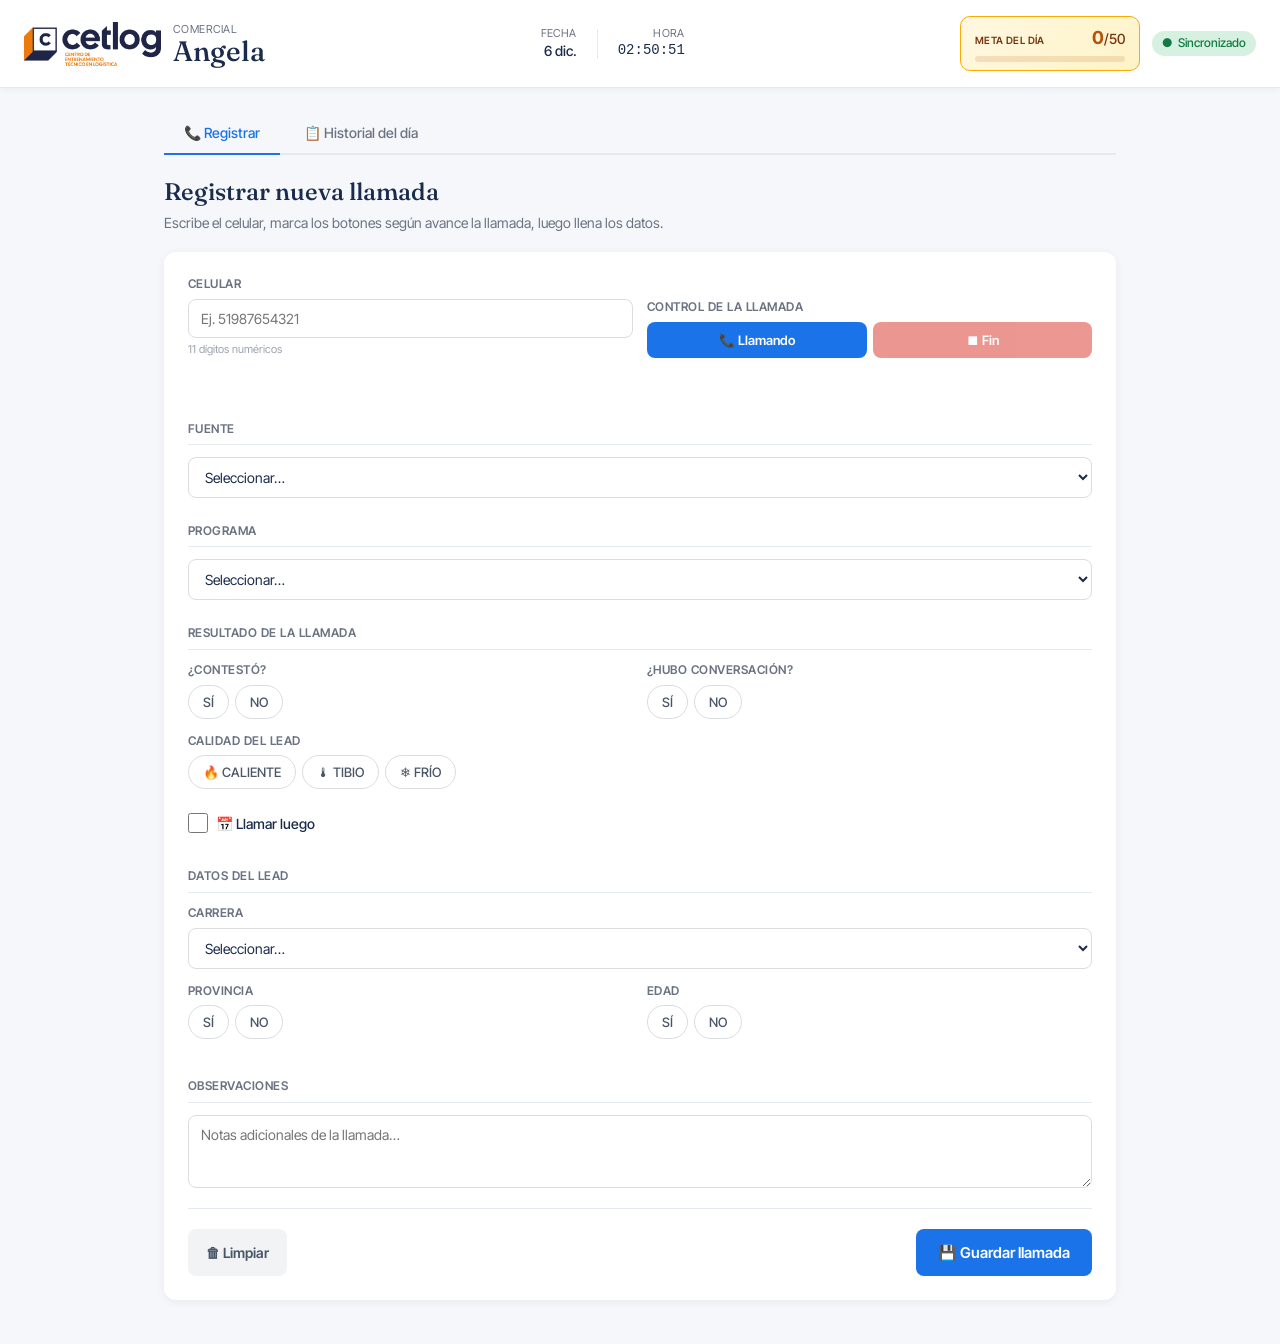
==== commit f1b21b2f: "Add files via upload" ====
--- a/angela.html
+++ b/angela.html
@@ -72,162 +72,139 @@
 
       <div class="card">
 
-        <!-- FASE 1: input + botón Llamando -->
-        <div id="fase1">
+        <!-- ================================
+             ARRIBA: input + botones de tiempo
+             ================================ -->
+        <div class="field-row-2" style="align-items: end;">
           <label class="field">
             <span class="field-label">Celular</span>
             <input type="tel" id="celular" placeholder="Ej. 51987654321"
                    inputmode="numeric" maxlength="11" autocomplete="off" />
             <span class="field-hint">11 dígitos numéricos</span>
           </label>
-
-          <button class="btn btn-primary btn-lg btn-block" id="btnLlamando" disabled>
-            📞 Llamando
+          <div class="field">
+            <span class="field-label">Control de la llamada</span>
+            <div class="call-controls">
+              <button class="btn btn-primary" id="btnLlamando" type="button">📞 Llamando</button>
+              <button class="btn btn-danger" id="btnFinInteraccion" type="button" disabled>⏹ Fin</button>
+            </div>
+          </div>
+        </div>
+
+        <div class="call-status" id="callStatus"></div>
+
+        <div class="section-divider"><span>Fuente</span></div>
+        <label class="field">
+          <select id="fuente">
+            <option value="">Seleccionar…</option>
+            <option value="WSP">WSP</option>
+            <option value="FORM">FORM</option>
+            <option value="EXLEADS">EXLEADS</option>
+            <option value="EXENTRENADOS">EXENTRENADOS</option>
+            <option value="ORGANICOS">ORGANICOS</option>
+          </select>
+        </label>
+
+        <div class="section-divider"><span>Programa</span></div>
+        <label class="field">
+          <select id="programa">
+            <option value="">Seleccionar…</option>
+            <option value="GAC I">GAC I</option>
+            <option value="GAC II">GAC II</option>
+            <option value="GTD">GTD</option>
+            <option value="ACE">ACE</option>
+            <option value="CGI">CGI</option>
+            <option value="GEIMP">GEIMP</option>
+            <option value="CIRCUITO">CIRCUITO</option>
+            <option value="LAB SUPPLY">LAB SUPPLY</option>
+            <option value="DEMO COMEX">DEMO COMEX</option>
+            <option value="OCI">OCI</option>
+            <option value="GOL">GOL</option>
+            <option value="LEAN LOGISTICS">LEAN LOGISTICS</option>
+            <option value="TCI">TCI</option>
+            <option value="PGA">PGA</option>
+            <option value="COMPRAS">COMPRAS</option>
+            <option value="SDA">SDA</option>
+          </select>
+        </label>
+
+        <div class="section-divider"><span>Resultado de la llamada</span></div>
+
+        <div class="field-row-2">
+          <div class="field">
+            <span class="field-label">¿Contestó?</span>
+            <div class="chip-group" id="contestoGroup" data-name="contesto">
+              <button type="button" class="chip" data-value="SI">SÍ</button>
+              <button type="button" class="chip" data-value="NO">NO</button>
+            </div>
+          </div>
+          <div class="field">
+            <span class="field-label">¿Hubo conversación?</span>
+            <div class="chip-group" id="conversacionGroup" data-name="conversacion">
+              <button type="button" class="chip" data-value="SI">SÍ</button>
+              <button type="button" class="chip" data-value="NO">NO</button>
+            </div>
+          </div>
+        </div>
+
+        <div class="field">
+          <span class="field-label">Calidad del lead</span>
+          <div class="chip-group" id="calidadGroup" data-name="calidad">
+            <button type="button" class="chip" data-value="CALIENTE">🔥 CALIENTE</button>
+            <button type="button" class="chip" data-value="TIBIO">🌡 TIBIO</button>
+            <button type="button" class="chip" data-value="FRIO">❄ FRÍO</button>
+          </div>
+        </div>
+
+        <label class="toggle-field">
+          <input type="checkbox" id="llamarLuego" />
+          <span>📅 Llamar luego</span>
+        </label>
+
+        <div class="section-divider"><span>Datos del lead</span></div>
+
+        <label class="field">
+          <span class="field-label">Carrera</span>
+          <select id="carrera">
+            <option value="">Seleccionar…</option>
+            <option value="Administración">Administración</option>
+            <option value="Negocios Int">Negocios Int</option>
+            <option value="Ing. Industrial">Ing. Industrial</option>
+            <option value="Adm. Logistica">Adm. Logística</option>
+            <option value="Adm. Industrial">Adm. Industrial</option>
+            <option value="Otra carrera afin">Otra carrera afín</option>
+            <option value="No tiene carrera">No tiene carrera</option>
+            <option value="No segmento carrera">No segmento carrera</option>
+          </select>
+        </label>
+
+        <div class="field-row-2">
+          <div class="field">
+            <span class="field-label">Provincia</span>
+            <div class="chip-group" id="provinciaGroup" data-name="provincia">
+              <button type="button" class="chip" data-value="SI">SÍ</button>
+              <button type="button" class="chip" data-value="NO">NO</button>
+            </div>
+          </div>
+          <div class="field">
+            <span class="field-label">Edad</span>
+            <div class="chip-group" id="edadGroup" data-name="edad">
+              <button type="button" class="chip" data-value="SI">SÍ</button>
+              <button type="button" class="chip" data-value="NO">NO</button>
+            </div>
+          </div>
+        </div>
+
+        <div class="section-divider"><span>Observaciones</span></div>
+        <label class="field">
+          <textarea id="nota" rows="3" placeholder="Notas adicionales de la llamada…"></textarea>
+        </label>
+
+        <div class="actions-row">
+          <button class="btn btn-secondary" id="btnLimpiar" type="button">🗑 Limpiar</button>
+          <button class="btn btn-primary btn-lg" id="btnGuardar" type="button" style="margin-left: auto;">
+            💾 Guardar llamada
           </button>
-        </div>
-
-        <!-- FASE 2: en llamada -->
-        <div id="fase2" class="hidden">
-          <div class="calling-box">
-            <div class="calling-icon">📞</div>
-            <div class="calling-text">
-              <span class="calling-label">Llamando a</span>
-              <strong class="mono" id="celularEnLlamada">—</strong>
-            </div>
-          </div>
-
-          <button class="btn btn-danger btn-lg btn-block" id="btnFinInteraccion">
-            ⏹ Fin de interacción
-          </button>
-          <button class="btn btn-secondary btn-block" id="btnCancelarLlamando" style="margin-top: 8px;">
-            Cancelar
-          </button>
-        </div>
-
-        <!-- FASE 3: formulario -->
-        <div id="fase3" class="hidden">
-
-          <div class="calling-box calling-box-done">
-            <div class="calling-icon">✓</div>
-            <div class="calling-text">
-              <span class="calling-label">Registrando llamada de</span>
-              <strong class="mono" id="celularEnForm">—</strong>
-            </div>
-          </div>
-
-          <div class="section-divider"><span>Fuente</span></div>
-          <label class="field">
-            <select id="fuente">
-              <option value="">Seleccionar…</option>
-              <option value="WSP">WSP</option>
-              <option value="FORM">FORM</option>
-              <option value="EXLEADS">EXLEADS</option>
-              <option value="EXENTRENADOS">EXENTRENADOS</option>
-              <option value="ORGANICOS">ORGANICOS</option>
-            </select>
-          </label>
-
-          <div class="section-divider"><span>Programa</span></div>
-          <label class="field">
-            <select id="programa">
-              <option value="">Seleccionar…</option>
-              <option value="GAC I">GAC I</option>
-              <option value="GAC II">GAC II</option>
-              <option value="GTD">GTD</option>
-              <option value="ACE">ACE</option>
-              <option value="CGI">CGI</option>
-              <option value="GEIMP">GEIMP</option>
-              <option value="CIRCUITO">CIRCUITO</option>
-              <option value="LAB SUPPLY">LAB SUPPLY</option>
-              <option value="DEMO COMEX">DEMO COMEX</option>
-              <option value="OCI">OCI</option>
-              <option value="GOL">GOL</option>
-              <option value="LEAN LOGISTICS">LEAN LOGISTICS</option>
-              <option value="TCI">TCI</option>
-              <option value="PGA">PGA</option>
-              <option value="COMPRAS">COMPRAS</option>
-              <option value="SDA">SDA</option>
-            </select>
-          </label>
-
-          <div class="section-divider"><span>Resultado de la llamada</span></div>
-
-          <div class="field-row-2">
-            <div class="field">
-              <span class="field-label">¿Contestó?</span>
-              <div class="chip-group" id="contestoGroup" data-name="contesto">
-                <button type="button" class="chip" data-value="SI">SÍ</button>
-                <button type="button" class="chip" data-value="NO">NO</button>
-              </div>
-            </div>
-            <div class="field">
-              <span class="field-label">¿Hubo conversación?</span>
-              <div class="chip-group" id="conversacionGroup" data-name="conversacion">
-                <button type="button" class="chip" data-value="SI">SÍ</button>
-                <button type="button" class="chip" data-value="NO">NO</button>
-              </div>
-            </div>
-          </div>
-
-          <div class="field">
-            <span class="field-label">Calidad del lead</span>
-            <div class="chip-group" id="calidadGroup" data-name="calidad">
-              <button type="button" class="chip" data-value="CALIENTE">🔥 CALIENTE</button>
-              <button type="button" class="chip" data-value="TIBIO">🌡 TIBIO</button>
-              <button type="button" class="chip" data-value="FRIO">❄ FRÍO</button>
-            </div>
-          </div>
-
-          <label class="toggle-field">
-            <input type="checkbox" id="llamarLuego" />
-            <span>📅 Llamar luego</span>
-          </label>
-
-          <div class="section-divider"><span>Datos del lead</span></div>
-
-          <label class="field">
-            <span class="field-label">Carrera</span>
-            <select id="carrera">
-              <option value="">Seleccionar…</option>
-              <option value="Administración">Administración</option>
-              <option value="Negocios Int">Negocios Int</option>
-              <option value="Ing. Industrial">Ing. Industrial</option>
-              <option value="Adm. Logistica">Adm. Logística</option>
-              <option value="Adm. Industrial">Adm. Industrial</option>
-              <option value="Otra carrera afin">Otra carrera afín</option>
-              <option value="No tiene carrera">No tiene carrera</option>
-              <option value="No segmento carrera">No segmento carrera</option>
-            </select>
-          </label>
-
-          <div class="field-row-2">
-            <div class="field">
-              <span class="field-label">Provincia</span>
-              <div class="chip-group" id="provinciaGroup" data-name="provincia">
-                <button type="button" class="chip" data-value="SI">SÍ</button>
-                <button type="button" class="chip" data-value="NO">NO</button>
-              </div>
-            </div>
-            <div class="field">
-              <span class="field-label">Edad</span>
-              <div class="chip-group" id="edadGroup" data-name="edad">
-                <button type="button" class="chip" data-value="SI">SÍ</button>
-                <button type="button" class="chip" data-value="NO">NO</button>
-              </div>
-            </div>
-          </div>
-
-          <div class="section-divider"><span>Observaciones</span></div>
-          <label class="field">
-            <textarea id="nota" rows="3" placeholder="Notas adicionales de la llamada…"></textarea>
-          </label>
-
-          <div class="actions-row">
-            <button class="btn btn-secondary" id="btnCancelarForm" type="button">Cancelar</button>
-            <button class="btn btn-primary btn-lg" id="btnGuardar" type="button" style="margin-left: auto;">
-              💾 Guardar llamada
-            </button>
-          </div>
         </div>
 
       </div>
--- a/styles.css
+++ b/styles.css
@@ -664,3 +664,44 @@
   border-color: #1A73E8;
   box-shadow: 0 0 0 3px rgba(26, 115, 232, 0.1);
 }
+
+/* ============================================================
+   CALL CONTROLS (botones de tiempo Llamando/Fin)
+   ============================================================ */
+.call-controls {
+  display: flex;
+  gap: 6px;
+}
+.call-controls .btn {
+  flex: 1;
+  padding: 10px 12px;
+  font-size: 13px;
+}
+
+.call-status {
+  min-height: 20px;
+  padding: 8px 12px;
+  margin: 4px 0 16px;
+  border-radius: 6px;
+  font-size: 13px;
+  color: #6B7383;
+  text-align: center;
+  transition: all .2s ease;
+}
+.call-status.active {
+  background: #FFF8E1;
+  color: #B45309;
+  border: 1px solid #F9AB00;
+  font-weight: 500;
+  animation: pulse 1.5s ease-in-out infinite;
+}
+.call-status.done {
+  background: #D6F1E1;
+  color: #147A44;
+  border: 1px solid #1B9E5A;
+  font-weight: 500;
+}
+@keyframes pulse {
+  0%, 100% { opacity: 1; }
+  50% { opacity: 0.7; }
+}
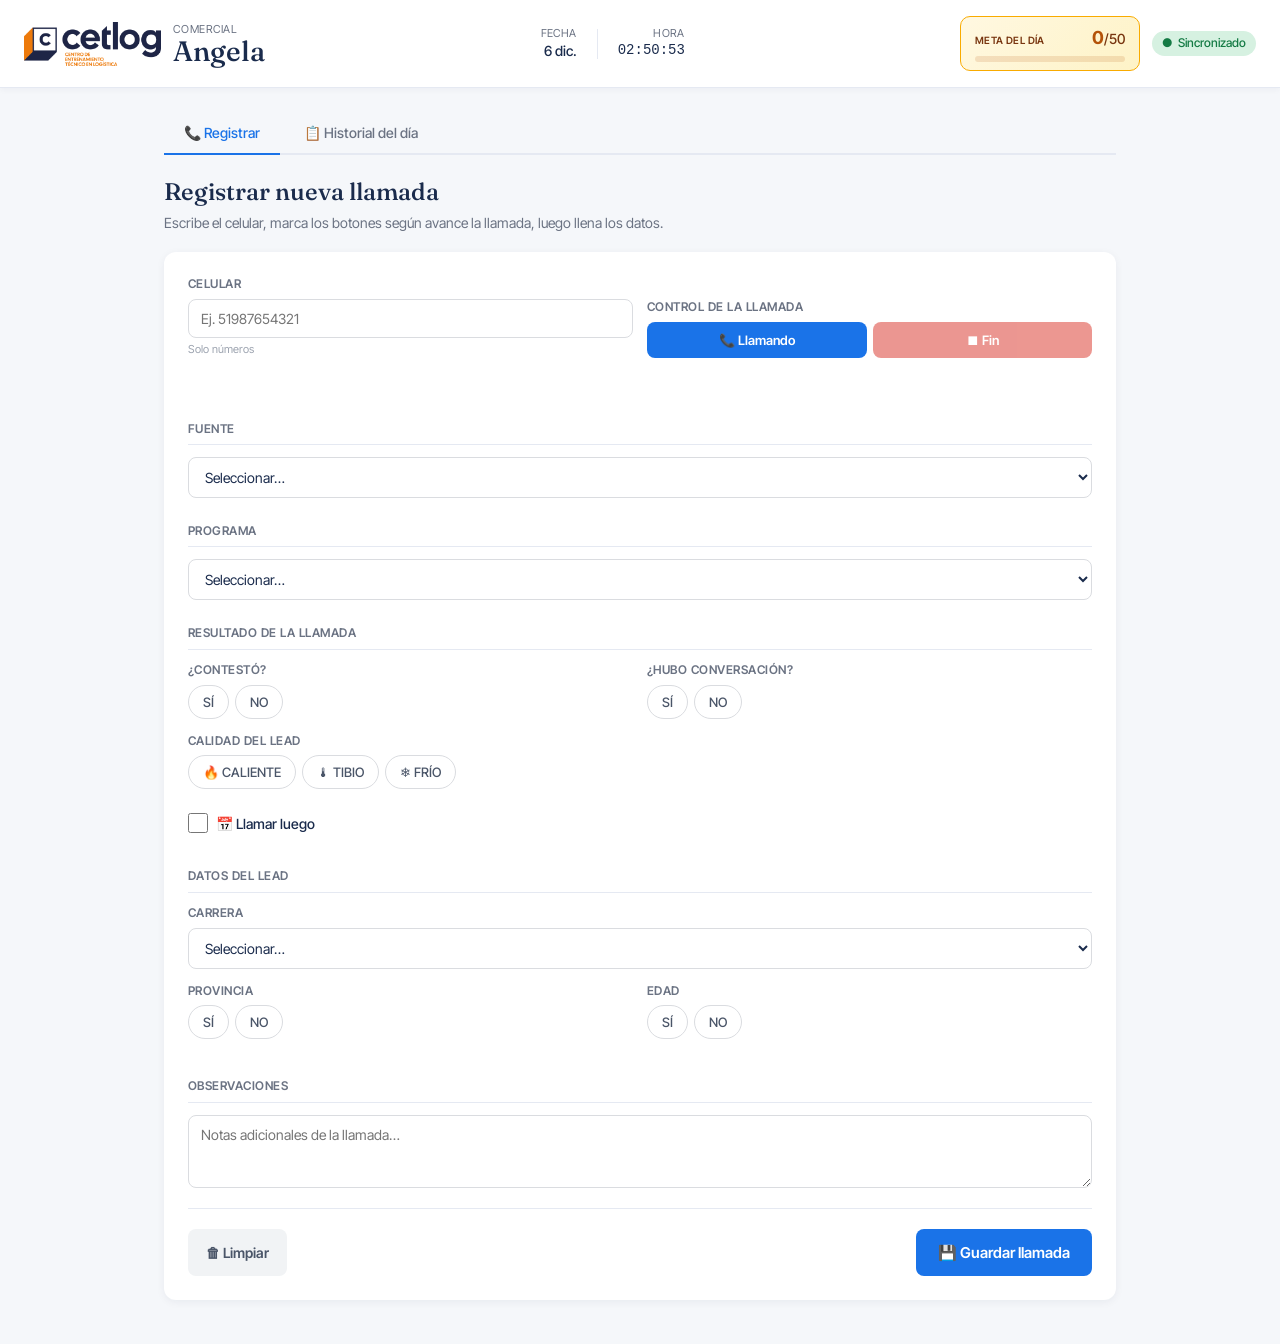
==== commit 1fe48934: "Add files via upload" ====
--- a/angela.html
+++ b/angela.html
@@ -79,8 +79,8 @@
           <label class="field">
             <span class="field-label">Celular</span>
             <input type="tel" id="celular" placeholder="Ej. 51987654321"
-                   inputmode="numeric" maxlength="11" autocomplete="off" />
-            <span class="field-hint">11 dígitos numéricos</span>
+                   inputmode="numeric" autocomplete="off" />
+            <span class="field-hint">Solo números</span>
           </label>
           <div class="field">
             <span class="field-label">Control de la llamada</span>
